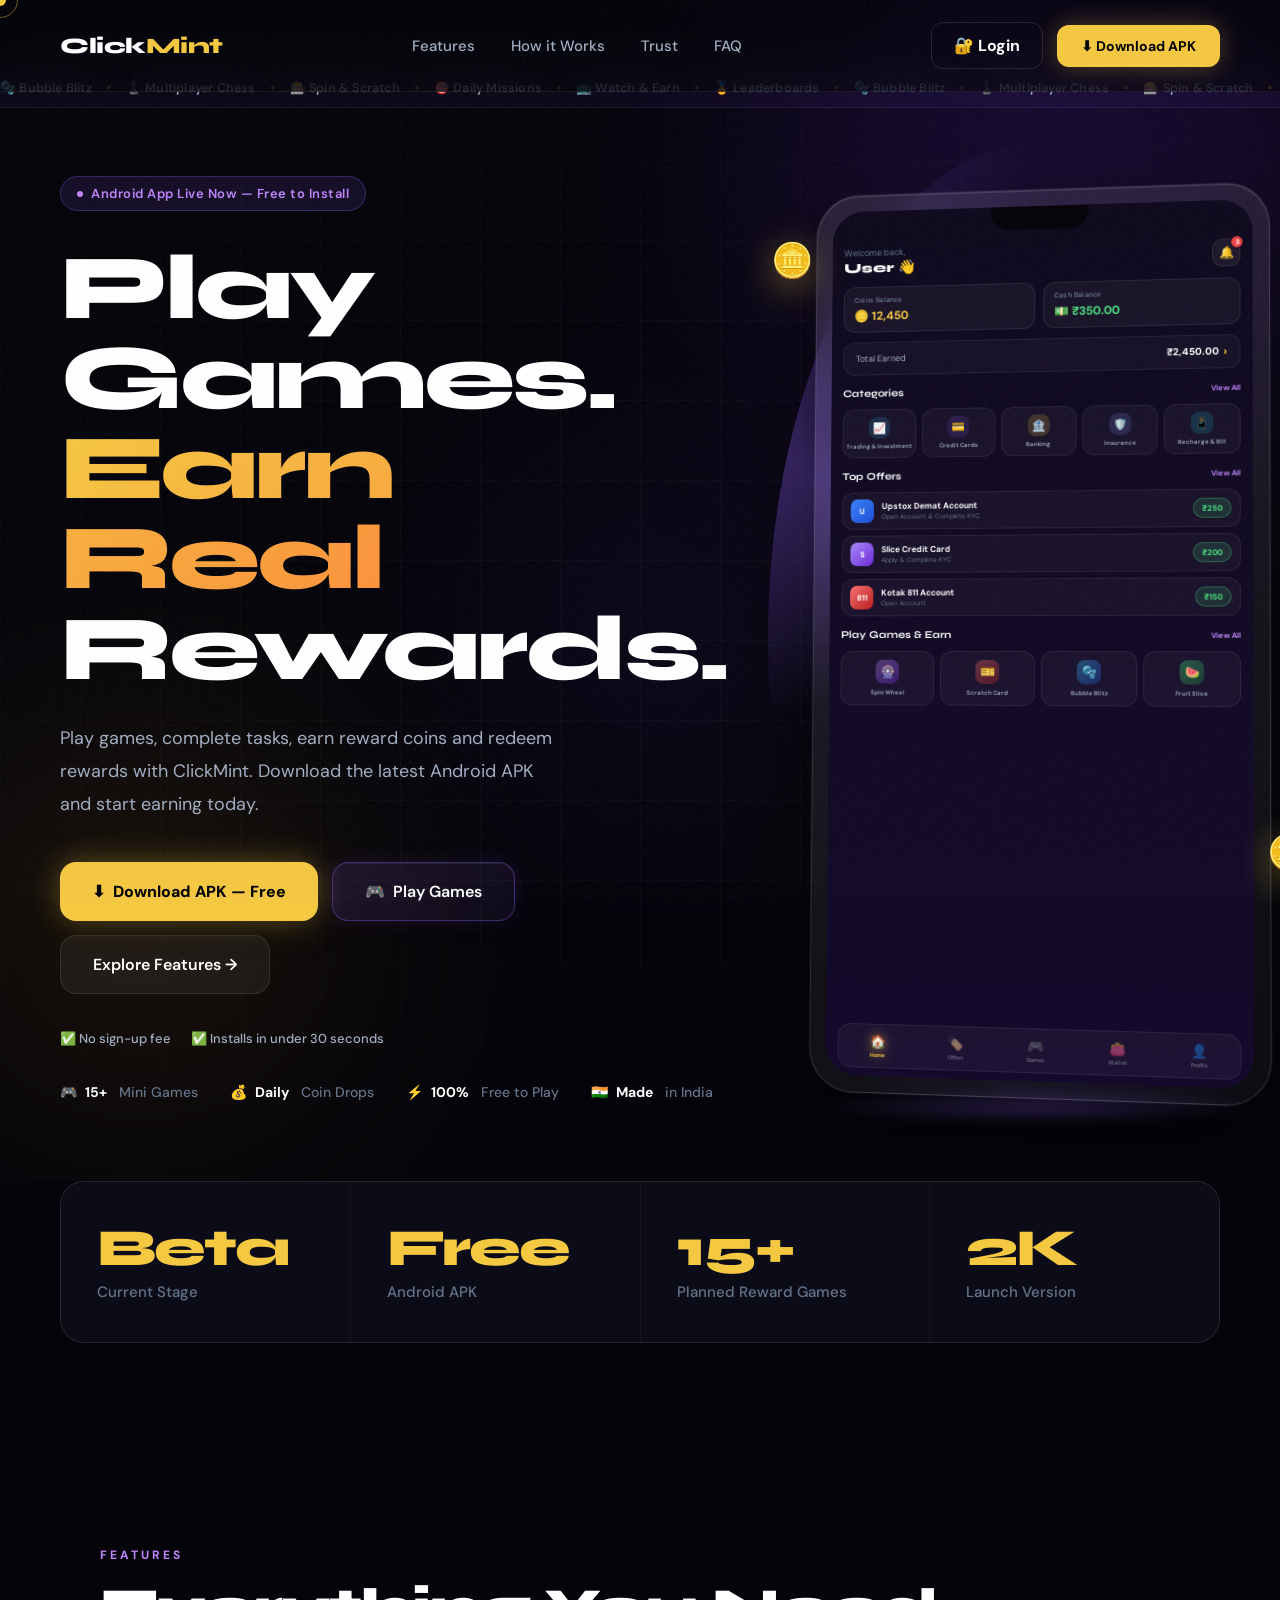
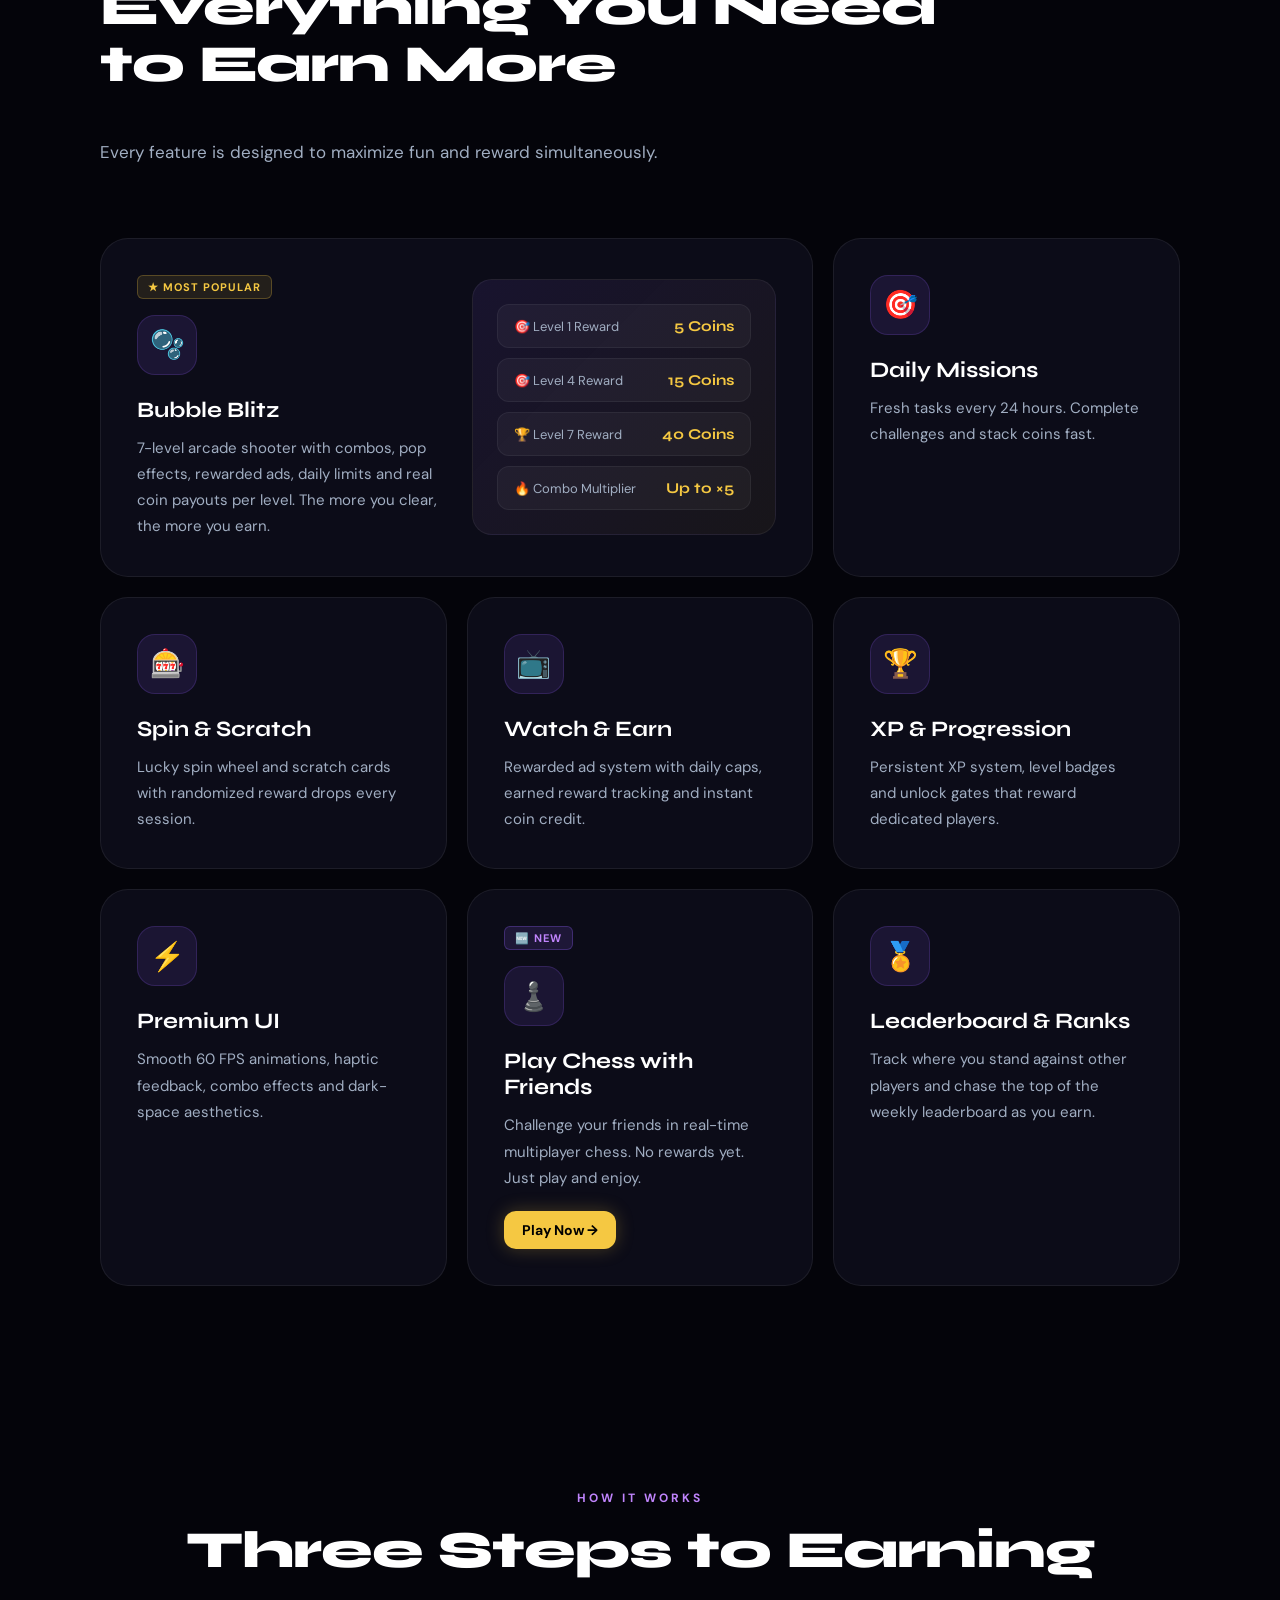
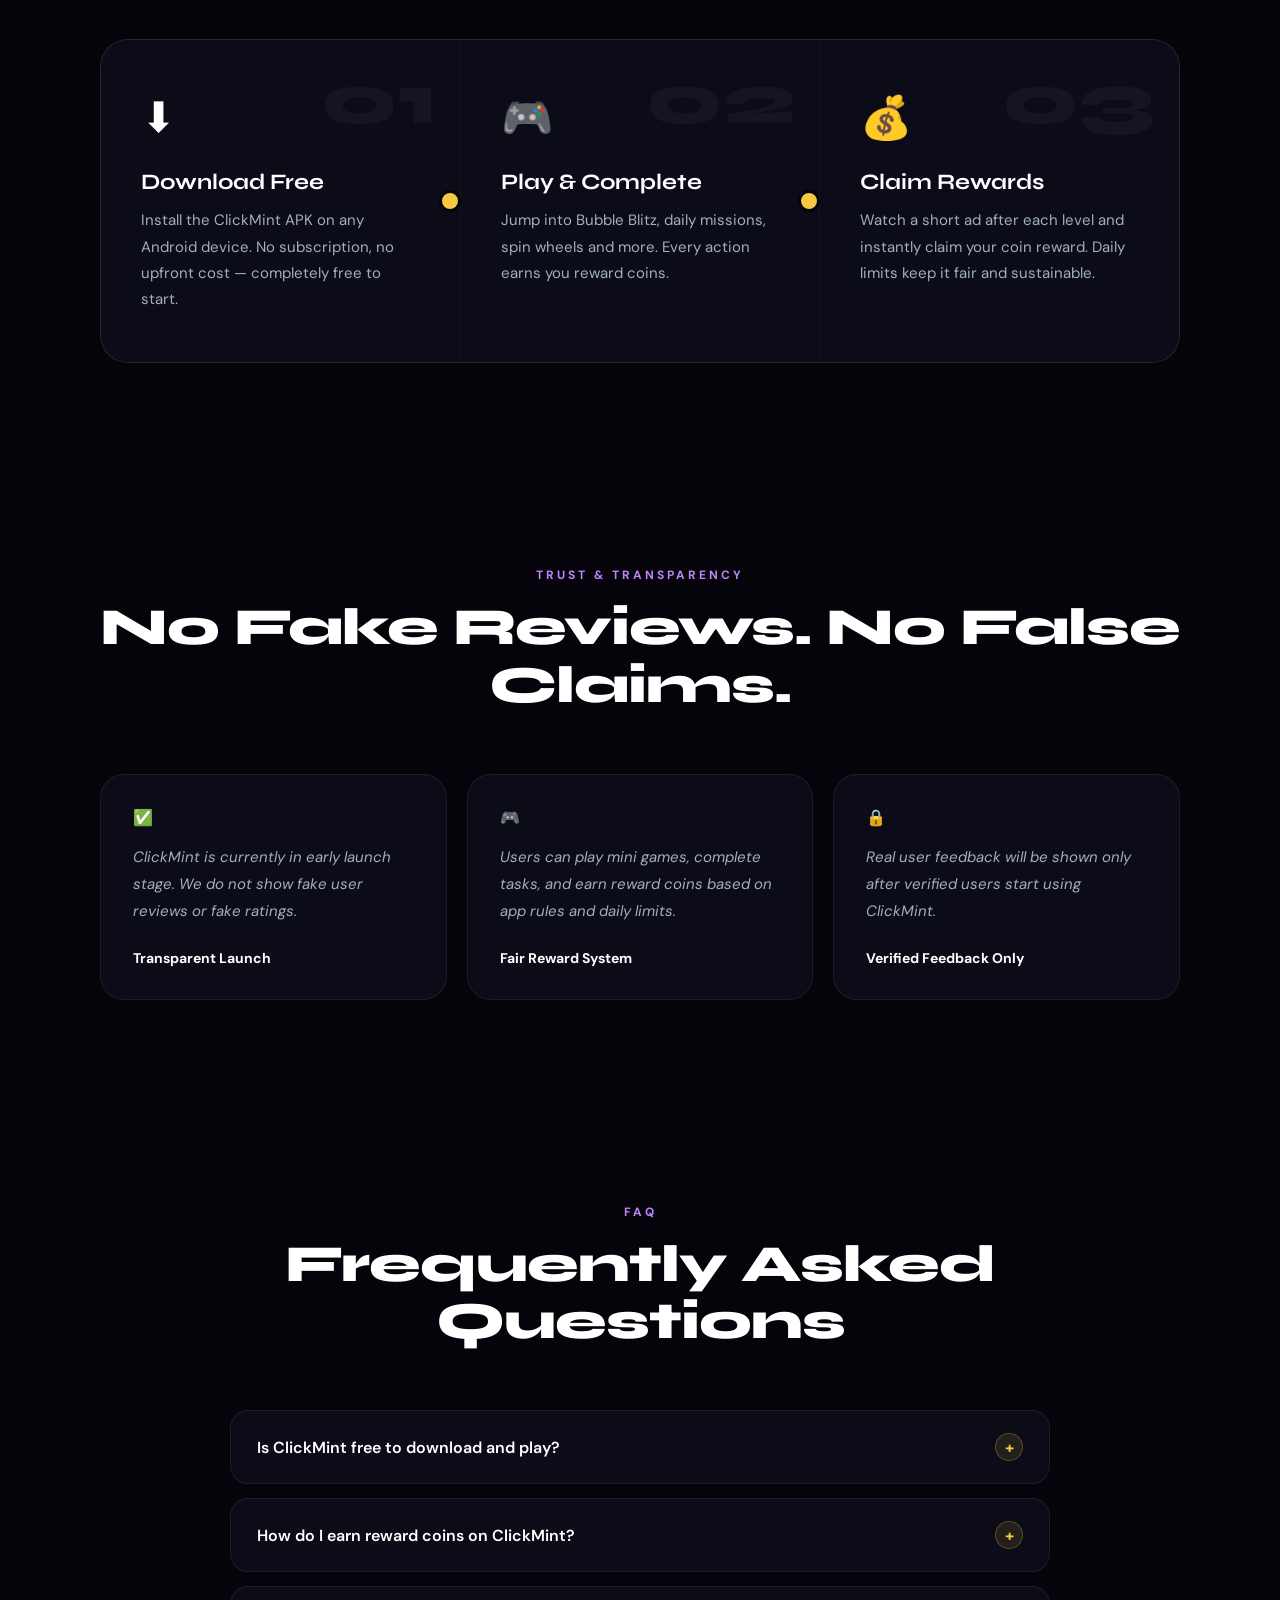
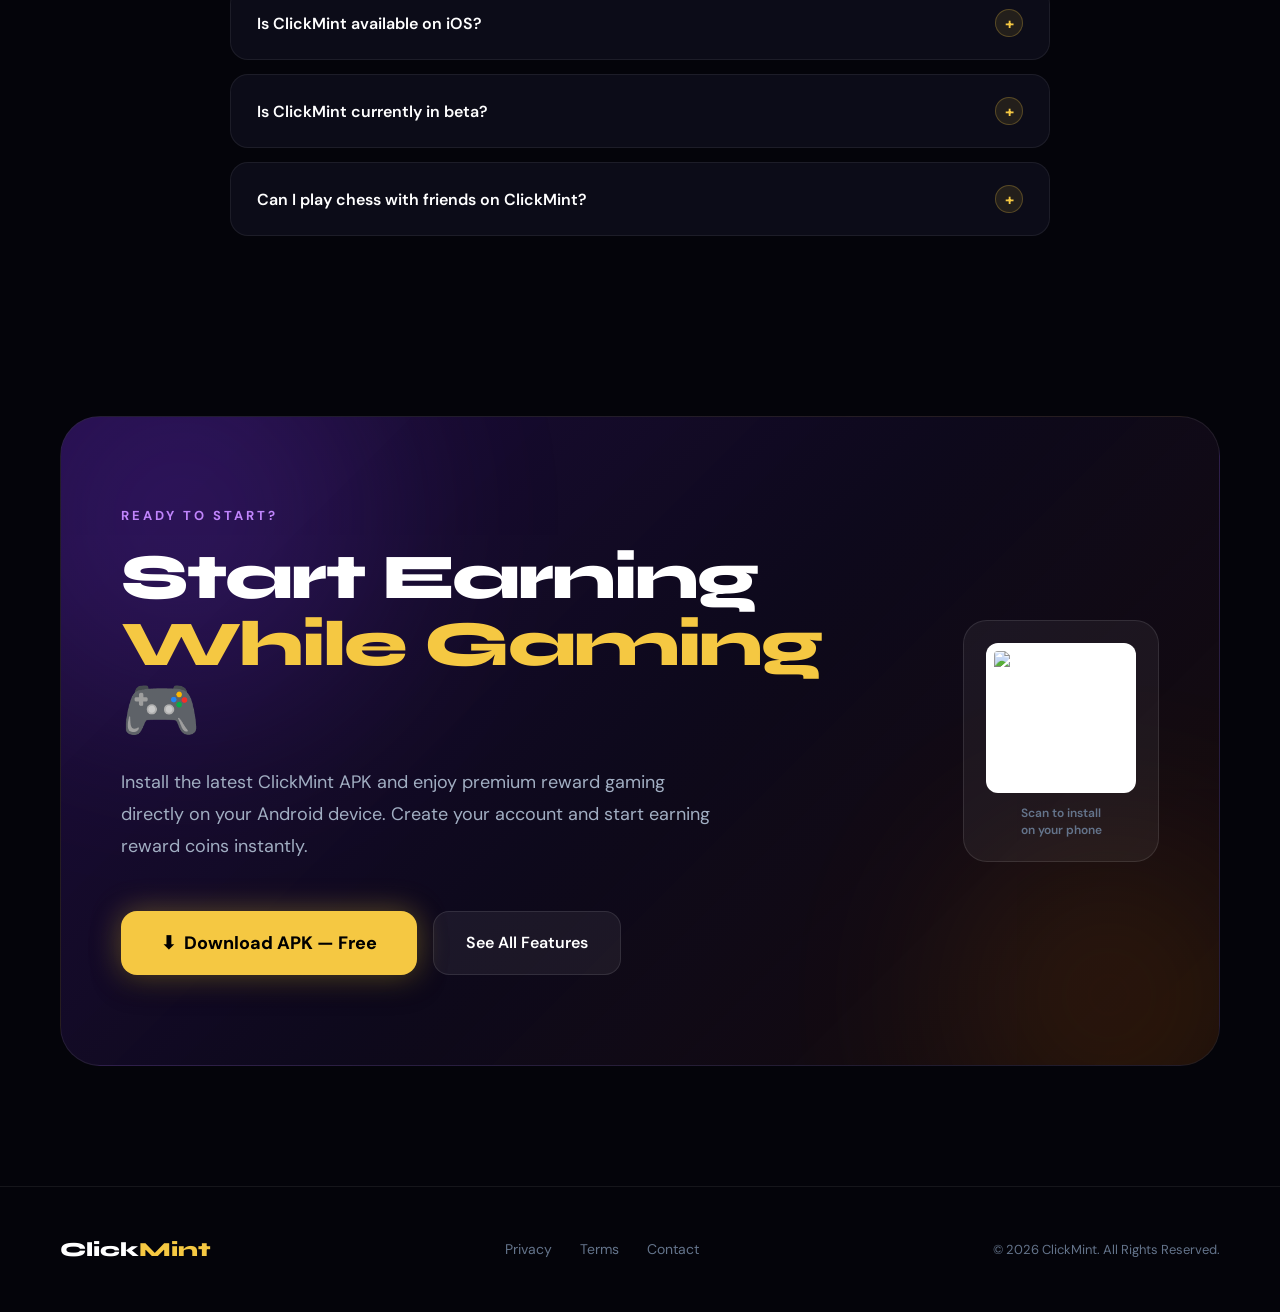
==== index.html @ b8595c24 "update" ====
<!doctype html>
<html lang="en">
  <head>
    <title>ClickMint - Earn Money Playing Games & Completing Tasks</title>

    <meta charset="UTF-8" />
    <meta name="viewport" content="width=device-width, initial-scale=1.0" />
    <meta name="theme-color" content="#050507" />
    <meta
      name="description"
      content="Play games, complete tasks, earn reward coins and redeem rewards with ClickMint. Download the latest Android APK now."
    />
    <meta
      name="keywords"
      content="clickmint, click mint, earn money app, reward app, android earning app, play games earn money, task earning app, clickmint apk"
    />
    <meta name="author" content="ClickMint" />
    <meta name="robots" content="index, follow, max-image-preview:large" />

    <link rel="canonical" href="https://www.clickmint.live/" />
    <link rel="icon" type="image/png" href="/clickmint.webp" />
    <link rel="apple-touch-icon" href="/clickmint.webp" />

    <link rel="preconnect" href="https://fonts.googleapis.com" />
    <link rel="preconnect" href="https://fonts.gstatic.com" crossorigin />

    <meta property="og:type" content="website" />
    <meta property="og:url" content="https://www.clickmint.live/" />
    <meta property="og:site_name" content="ClickMint" />
    <meta property="og:locale" content="en_IN" />
    <meta property="og:title" content="ClickMint - Play. Earn. Win." />
    <meta
      property="og:description"
      content="Play games, complete missions and earn rewards with ClickMint."
    />
    <meta
      property="og:image"
      content="https://www.clickmint.live/og-image.webp"
    />
    <meta property="og:image:width" content="1200" />
    <meta property="og:image:height" content="630" />
    <meta
      property="og:image:alt"
      content="ClickMint - Play games and earn reward coins"
    />

    <meta name="twitter:card" content="summary_large_image" />
    <meta name="twitter:title" content="ClickMint - Play. Earn. Win." />
    <meta name="twitter:description" content="Play games and earn rewards." />
    <meta
      name="twitter:image"
      content="https://www.clickmint.live/og-image.webp"
    />
    <link
      href="https://fonts.googleapis.com/css2?family=Syne:wght@400;500;600;700;800&family=DM+Sans:ital,opsz,wght@0,9..40,300;0,9..40,400;0,9..40,500;1,9..40,300&display=swap"
      rel="stylesheet"
    />
    <link rel="stylesheet" href="style.css" />

    <script type="application/ld+json">
      {
        "@context": "https://schema.org",
        "@type": "SoftwareApplication",
        "name": "ClickMint",
        "applicationCategory": "GameApplication",
        "operatingSystem": "Android",
        "description": "Play games, complete tasks and earn rewards with ClickMint.",
        "url": "https://www.clickmint.live",
        "offers": { "@type": "Offer", "price": "0", "priceCurrency": "INR" }
      }
    </script>

    <script type="application/ld+json">
      {
        "@context": "https://schema.org",
        "@type": "Organization",
        "name": "ClickMint",
        "url": "https://www.clickmint.live",
        "logo": "https://www.clickmint.live/clickmint.webp",
        "email": "clickmint38@gmail.com"
      }
    </script>

    <script type="application/ld+json">
      {
        "@context": "https://schema.org",
        "@type": "FAQPage",
        "mainEntity": [
          {
            "@type": "Question",
            "name": "Is ClickMint free to download and play?",
            "acceptedAnswer": {
              "@type": "Answer",
              "text": "Yes. ClickMint is 100% free to download and play. There's no subscription or upfront cost — you install the APK and start playing right away."
            }
          },
          {
            "@type": "Question",
            "name": "How do I earn reward coins on ClickMint?",
            "acceptedAnswer": {
              "@type": "Answer",
              "text": "You earn reward coins by playing mini games like Bubble Blitz and Chess, completing daily missions, using the spin & scratch wheel, and watching rewarded ads. Each activity has its own coin payout and daily limits."
            }
          },
          {
            "@type": "Question",
            "name": "Is ClickMint available on iOS?",
            "acceptedAnswer": {
              "@type": "Answer",
              "text": "ClickMint currently ships as an Android APK. An iOS version is not available yet."
            }
          },
          {
            "@type": "Question",
            "name": "Is ClickMint currently in beta?",
            "acceptedAnswer": {
              "@type": "Answer",
              "text": "Yes. ClickMint is in an early launch / beta stage, which is why the app does not display fake reviews or fake ratings. Real user feedback will be published once verified users start using ClickMint."
            }
          },
          {
            "@type": "Question",
            "name": "Can I play chess with friends on ClickMint?",
            "acceptedAnswer": {
              "@type": "Answer",
              "text": "Yes. ClickMint includes a real-time multiplayer Chess game where you can challenge your friends directly from the website or app."
            }
          }
        ]
      }
    </script>

    <!-- Google tag (gtag.js) -->
    <script
      async
      src="https://www.googletagmanager.com/gtag/js?id=G-5VB08GXGZ8"
    ></script>
    <script>
      window.dataLayer = window.dataLayer || [];
      function gtag() {
        dataLayer.push(arguments);
      }
      gtag("js", new Date());
      gtag("config", "G-5VB08GXGZ8");
    </script>
  </head>
  <body>
    <div id="cursor"></div>
    <div id="cursor-ring"></div>
    <div class="scroll-progress" id="scrollProgress"></div>

    <nav>
      <div class="nav-logo">Click<span>Mint</span></div>

      <ul class="nav-links">
        <li><a href="#features">Features</a></li>
        <li><a href="#how">How it Works</a></li>
        <li><a href="#trust">Trust</a></li>
        <li><a href="#faq">FAQ</a></li>
      </ul>
      <div class="nav-actions">
        <a href="/clickmint-web/login" class="nav-login"> 🔐 Login </a>
        <a href="#" class="nav-cta openDownloadPopup"> ⬇ Download APK </a>
      </div>
    </nav>

    <!-- FEATURE TICKER (signature strip) -->
    <div class="ticker-wrap" aria-hidden="true">
      <div class="ticker-track">
        <span class="ticker-item">🫧 Bubble Blitz</span>
        <span class="ticker-dot">•</span>
        <span class="ticker-item">♟️ Multiplayer Chess</span>
        <span class="ticker-dot">•</span>
        <span class="ticker-item">🎰 Spin & Scratch</span>
        <span class="ticker-dot">•</span>
        <span class="ticker-item">🎯 Daily Missions</span>
        <span class="ticker-dot">•</span>
        <span class="ticker-item">📺 Watch & Earn</span>
        <span class="ticker-dot">•</span>
        <span class="ticker-item">🏅 Leaderboards</span>
        <span class="ticker-dot">•</span>
        <span class="ticker-item">🫧 Bubble Blitz</span>
        <span class="ticker-dot">•</span>
        <span class="ticker-item">♟️ Multiplayer Chess</span>
        <span class="ticker-dot">•</span>
        <span class="ticker-item">🎰 Spin & Scratch</span>
        <span class="ticker-dot">•</span>
        <span class="ticker-item">🎯 Daily Missions</span>
        <span class="ticker-dot">•</span>
        <span class="ticker-item">📺 Watch & Earn</span>
        <span class="ticker-dot">•</span>
        <span class="ticker-item">🏅 Leaderboards</span>
      </div>
    </div>

    <!-- HERO -->
    <section class="hero">
      <div class="orb orb1"></div>
      <div class="orb orb2"></div>
      <div class="orb orb3"></div>
      <div class="grid-lines"></div>

      <div class="hero-inner">
        <div>
          <div class="hero-eyebrow">
            <span class="dot"></span>
            Android App Live Now — Free to Install
          </div>

          <h1>
            Play Games.<br />
            <em>Earn Real</em><br />
            Rewards.
          </h1>

          <p class="hero-desc">
            Play games, complete tasks, earn reward coins and redeem rewards
            with ClickMint. Download the latest Android APK and start earning
            today.
          </p>

          <div class="hero-actions">
            <a href="#" class="btn-gold btn-pulse openDownloadPopup">
              ⬇ &nbsp;Download APK — Free
            </a>

            <a href="/clickmint-web/game" class="btn-ghost games-btn">
              🎮 &nbsp;Play Games
            </a>

            <a href="#features" class="btn-ghost"> Explore Features → </a>
          </div>

          <div class="hero-micro">
            <span>✅ No sign-up fee</span>
            <span>✅ Installs in under 30 seconds</span>
          </div>

          <div class="trust-bar">
            <div class="trust-item">
              🎮 <strong>15+</strong> &nbsp;Mini Games
            </div>
            <div class="trust-item">
              💰 <strong>Daily</strong> &nbsp;Coin Drops
            </div>
            <div class="trust-item">
              ⚡ <strong>100%</strong> &nbsp;Free to Play
            </div>
            <div class="trust-item">
              🇮🇳 <strong>Made</strong> &nbsp;in India
            </div>
          </div>
        </div>

        <!-- PHONE MOCKUP — authentic app home screen -->
        <div class="phone-wrap">
          <div class="phone-glow-ring"></div>

          <span class="float-coin float-coin-1">🪙</span>
          <span class="float-coin float-coin-2">🪙</span>

          <div class="phone-device">
            <div class="phone-screen">
              <div class="phone-notch"></div>

              <div class="app-screen">
                <!-- Greeting + notification bell -->
                <div class="app-header">
                  <div class="app-greeting">
                    <span class="app-hello">Welcome back,</span>
                    <span class="app-user">User 👋</span>
                  </div>
                  <div class="app-bell">
                    🔔
                    <span class="app-bell-badge">3</span>
                  </div>
                </div>

                <!-- Coins / Cash balance -->
                <div class="app-balance-row">
                  <div class="app-balance-card">
                    <span class="app-balance-label">Coins Balance</span>
                    <span class="app-balance-value">🪙 12,450</span>
                  </div>
                  <div class="app-balance-card app-balance-cash">
                    <span class="app-balance-label">Cash Balance</span>
                    <span class="app-balance-value">💵 ₹350.00</span>
                  </div>
                </div>

                <!-- Total earned -->
                <div class="app-earned-row">
                  <span>Total Earned</span>
                  <strong>₹2,450.00 <em>›</em></strong>
                </div>

                <!-- Categories -->
                <div class="app-section-head">
                  <h4>Categories</h4>
                  <span>View All</span>
                </div>
                <div class="app-cats">
                  <div class="app-cat">
                    <div class="app-cat-icon cat-blue">📈</div>
                    <span>Trading &amp; Investment</span>
                  </div>
                  <div class="app-cat">
                    <div class="app-cat-icon cat-purple">💳</div>
                    <span>Credit Cards</span>
                  </div>
                  <div class="app-cat">
                    <div class="app-cat-icon cat-gold">🏦</div>
                    <span>Banking</span>
                  </div>
                  <div class="app-cat">
                    <div class="app-cat-icon cat-indigo">🛡️</div>
                    <span>Insurance</span>
                  </div>
                  <div class="app-cat">
                    <div class="app-cat-icon cat-sky">📱</div>
                    <span>Recharge &amp; Bill</span>
                  </div>
                </div>

                <!-- Top offers -->
                <div class="app-section-head">
                  <h4>Top Offers</h4>
                  <span>View All</span>
                </div>
                <div class="app-offers-list">
                  <div class="app-offer-row">
                    <div class="app-offer-logo logo-blue">U</div>
                    <div class="app-offer-info">
                      <strong>Upstox Demat Account</strong>
                      <span>Open Account &amp; Complete KYC</span>
                    </div>
                    <div class="app-offer-reward">₹250</div>
                  </div>
                  <div class="app-offer-row">
                    <div class="app-offer-logo logo-purple">S</div>
                    <div class="app-offer-info">
                      <strong>Slice Credit Card</strong>
                      <span>Apply &amp; Complete KYC</span>
                    </div>
                    <div class="app-offer-reward">₹200</div>
                  </div>
                  <div class="app-offer-row">
                    <div class="app-offer-logo logo-red">811</div>
                    <div class="app-offer-info">
                      <strong>Kotak 811 Account</strong>
                      <span>Open Account</span>
                    </div>
                    <div class="app-offer-reward">₹150</div>
                  </div>
                </div>

                <!-- Games -->
                <div class="app-section-head">
                  <h4>Play Games &amp; Earn</h4>
                  <span>View All</span>
                </div>
                <div class="app-games-grid">
                  <div class="app-game-tile">
                    <div class="tile-icon tile-purple">🎡</div>
                    <span>Spin Wheel</span>
                  </div>
                  <div class="app-game-tile">
                    <div class="tile-icon tile-red">🎫</div>
                    <span>Scratch Card</span>
                  </div>
                  <div class="app-game-tile">
                    <div class="tile-icon tile-blue">🫧</div>
                    <span>Bubble Blitz</span>
                  </div>
                  <div class="app-game-tile">
                    <div class="tile-icon tile-green">🍉</div>
                    <span>Fruit Slice</span>
                  </div>
                </div>

                <!-- Bottom nav -->
                <div class="app-bottom-nav">
                  <div class="app-nav-item app-nav-active">
                    🏠<small>Home</small>
                  </div>
                  <div class="app-nav-item">🏷️<small>Offers</small></div>
                  <div class="app-nav-item">🎮<small>Games</small></div>
                  <div class="app-nav-item">👛<small>Wallet</small></div>
                  <div class="app-nav-item">👤<small>Profile</small></div>
                </div>
              </div>
            </div>
          </div>

          <div class="phone-pedestal"></div>
        </div>
      </div>
    </section>

    <!-- STATS -->
    <div class="stats">
      <div class="stats-inner">
        <div class="stat-cell reveal">
          <div class="stat-num">Beta</div>
          <div class="stat-label">Current Stage</div>
        </div>
        <div class="stat-cell reveal">
          <div class="stat-num">Free</div>
          <div class="stat-label">Android APK</div>
        </div>
        <div class="stat-cell reveal">
          <div class="stat-num" data-count="15" data-suffix="+">0</div>
          <div class="stat-label">Planned Reward Games</div>
        </div>
        <div class="stat-cell reveal">
          <div class="stat-num" data-count="2026">0</div>
          <div class="stat-label">Launch Version</div>
        </div>
      </div>
    </div>

    <!-- FEATURES -->
    <section class="features" id="features">
      <div class="section-wrap">
        <div class="features-header reveal">
          <div>
            <div class="s-label">Features</div>
            <h2 class="s-title">Everything You Need<br />to Earn More</h2>
          </div>
          <p class="s-sub">
            Every feature is designed to maximize fun and reward simultaneously.
          </p>
        </div>

        <div class="features-grid">
          <div class="feat feat-big reveal">
            <div>
              <div class="feat-tag">★ MOST POPULAR</div>
              <div class="feat-icon-wrap">🫧</div>
              <h3>Bubble Blitz</h3>
              <p>
                7-level arcade shooter with combos, pop effects, rewarded ads,
                daily limits and real coin payouts per level. The more you
                clear, the more you earn.
              </p>
            </div>
            <div class="feat-visual">
              <div class="feat-visual-row">
                <span class="v-label">🎯 Level 1 Reward</span>
                <span class="v-val">5 Coins</span>
              </div>
              <div class="feat-visual-row">
                <span class="v-label">🎯 Level 4 Reward</span>
                <span class="v-val">15 Coins</span>
              </div>
              <div class="feat-visual-row">
                <span class="v-label">🏆 Level 7 Reward</span>
                <span class="v-val">40 Coins</span>
              </div>
              <div class="feat-visual-row">
                <span class="v-label">🔥 Combo Multiplier</span>
                <span class="v-val">Up to ×5</span>
              </div>
            </div>
          </div>

          <div class="feat reveal">
            <div class="feat-icon-wrap">🎯</div>
            <h3>Daily Missions</h3>
            <p>
              Fresh tasks every 24 hours. Complete challenges and stack coins
              fast.
            </p>
          </div>

          <div class="feat reveal">
            <div class="feat-icon-wrap">🎰</div>
            <h3>Spin & Scratch</h3>
            <p>
              Lucky spin wheel and scratch cards with randomized reward drops
              every session.
            </p>
          </div>

          <div class="feat reveal">
            <div class="feat-icon-wrap">📺</div>
            <h3>Watch & Earn</h3>
            <p>
              Rewarded ad system with daily caps, earned reward tracking and
              instant coin credit.
            </p>
          </div>

          <div class="feat reveal">
            <div class="feat-icon-wrap">🏆</div>
            <h3>XP & Progression</h3>
            <p>
              Persistent XP system, level badges and unlock gates that reward
              dedicated players.
            </p>
          </div>

          <div class="feat reveal">
            <div class="feat-icon-wrap">⚡</div>
            <h3>Premium UI</h3>
            <p>
              Smooth 60 FPS animations, haptic feedback, combo effects and
              dark-space aesthetics.
            </p>
          </div>

          <div class="feat reveal">
            <div class="feat-tag feat-tag-new">🆕 NEW</div>
            <div class="feat-icon-wrap">♟️</div>
            <h3>Play Chess with Friends</h3>
            <p>
              Challenge your friends in real-time multiplayer chess. No rewards
              yet. Just play and enjoy.
            </p>
            <a
              href="https://clickmint-chess.netlify.app/"
              target="_blank"
              rel="noopener"
              class="feat-cta"
            >
              Play Now →
            </a>
          </div>

          <div class="feat reveal">
            <div class="feat-icon-wrap">🏅</div>
            <h3>Leaderboard & Ranks</h3>
            <p>
              Track where you stand against other players and chase the top of
              the weekly leaderboard as you earn.
            </p>
          </div>
        </div>
      </div>
    </section>

    <!-- HOW IT WORKS -->
    <section class="how" id="how">
      <div class="section-wrap">
        <div class="reveal" style="text-align: center">
          <div class="s-label">How It Works</div>
          <h2 class="s-title">Three Steps to Earning</h2>
        </div>

        <div class="steps">
          <div class="step reveal">
            <div class="step-num">01</div>
            <span class="step-icon">⬇</span>
            <h3>Download Free</h3>
            <p>
              Install the ClickMint APK on any Android device. No subscription,
              no upfront cost — completely free to start.
            </p>
            <div class="step-connector"></div>
          </div>

          <div class="step reveal">
            <div class="step-num">02</div>
            <span class="step-icon">🎮</span>
            <h3>Play & Complete</h3>
            <p>
              Jump into Bubble Blitz, daily missions, spin wheels and more.
              Every action earns you reward coins.
            </p>
            <div class="step-connector"></div>
          </div>

          <div class="step reveal">
            <div class="step-num">03</div>
            <span class="step-icon">💰</span>
            <h3>Claim Rewards</h3>
            <p>
              Watch a short ad after each level and instantly claim your coin
              reward. Daily limits keep it fair and sustainable.
            </p>
          </div>
        </div>
      </div>
    </section>

    <!-- TESTIMONIALS -->
    <section class="testi" id="trust">
      <div class="section-wrap">
        <div class="reveal" style="text-align: center; margin-bottom: 0">
          <div class="s-label">Trust & Transparency</div>
          <h2 class="s-title">No Fake Reviews. No False Claims.</h2>
        </div>

        <div class="testi-grid">
          <div class="testi-card reveal">
            <div class="testi-stars">✅</div>
            <p class="testi-text">
              ClickMint is currently in early launch stage. We do not show fake
              user reviews or fake ratings.
            </p>
            <div class="testi-name">Transparent Launch</div>
          </div>

          <div class="testi-card reveal">
            <div class="testi-stars">🎮</div>
            <p class="testi-text">
              Users can play mini games, complete tasks, and earn reward coins
              based on app rules and daily limits.
            </p>
            <div class="testi-name">Fair Reward System</div>
          </div>

          <div class="testi-card reveal">
            <div class="testi-stars">🔒</div>
            <p class="testi-text">
              Real user feedback will be shown only after verified users start
              using ClickMint.
            </p>
            <div class="testi-name">Verified Feedback Only</div>
          </div>
        </div>
      </div>
    </section>

    <!-- FAQ -->
    <section class="faq" id="faq">
      <div class="section-wrap">
        <div class="reveal" style="text-align: center">
          <div class="s-label">FAQ</div>
          <h2 class="s-title">Frequently Asked Questions</h2>
        </div>

        <div class="faq-list">
          <div class="faq-item reveal">
            <button class="faq-q" aria-expanded="false">
              <span>Is ClickMint free to download and play?</span>
              <span class="faq-icon">+</span>
            </button>
            <div class="faq-a">
              <p>
                Yes. ClickMint is 100% free to download and play. There's no
                subscription or upfront cost — you install the APK and start
                playing right away.
              </p>
            </div>
          </div>

          <div class="faq-item reveal">
            <button class="faq-q" aria-expanded="false">
              <span>How do I earn reward coins on ClickMint?</span>
              <span class="faq-icon">+</span>
            </button>
            <div class="faq-a">
              <p>
                You earn coins by playing mini games like Bubble Blitz and
                Chess, completing daily missions, using the spin & scratch
                wheel, and watching rewarded ads. Each activity has its own
                payout and daily limits.
              </p>
            </div>
          </div>

          <div class="faq-item reveal">
            <button class="faq-q" aria-expanded="false">
              <span>Is ClickMint available on iOS?</span>
              <span class="faq-icon">+</span>
            </button>
            <div class="faq-a">
              <p>
                ClickMint currently ships as an Android APK. An iOS version is
                not available yet.
              </p>
            </div>
          </div>

          <div class="faq-item reveal">
            <button class="faq-q" aria-expanded="false">
              <span>Is ClickMint currently in beta?</span>
              <span class="faq-icon">+</span>
            </button>
            <div class="faq-a">
              <p>
                Yes. ClickMint is in an early launch / beta stage, which is why
                we don't display fake reviews or fake ratings. Real user
                feedback will be published once verified users start using the
                app.
              </p>
            </div>
          </div>

          <div class="faq-item reveal">
            <button class="faq-q" aria-expanded="false">
              <span>Can I play chess with friends on ClickMint?</span>
              <span class="faq-icon">+</span>
            </button>
            <div class="faq-a">
              <p>
                Yes. ClickMint includes a real-time multiplayer Chess game where
                you can challenge your friends directly from the website or app.
              </p>
            </div>
          </div>
        </div>
      </div>
    </section>

    <!-- CTA / DOWNLOAD -->
    <section class="cta" id="download">
      <div class="cta-box">
        <div class="cta-orb1"></div>
        <div class="cta-orb2"></div>

        <div class="cta-content">
          <div>
            <div class="cta-eyebrow">Ready to Start?</div>
            <h2>
              Start Earning<br /><span class="gold">While Gaming</span> 🎮
            </h2>
            <p>
              Install the latest ClickMint APK and enjoy premium reward gaming
              directly on your Android device. Create your account and start
              earning reward coins instantly.
            </p>

            <div class="cta-buttons">
              <a
                href="#"
                class="btn-gold btn-pulse openDownloadPopup"
                style="font-size: 18px; padding: 20px 40px"
              >
                ⬇ &nbsp;Download APK — Free
              </a>
              <a href="#features" class="btn-ghost" style="font-size: 16px">
                See All Features
              </a>
            </div>
          </div>

          <div class="cta-qr">
            <img
              src="https://api.qrserver.com/v1/create-qr-code/?size=180x180&margin=8&data=https%3A%2F%2Fwww.mediafire.com%2Ffile%2Fle3o8qyex4xosug%2FClickMint1.0.7.apk%2Ffile"
              alt="Scan QR code to install the ClickMint APK on your phone"
              width="150"
              height="150"
              loading="lazy"
            />
            <span>Scan to install<br />on your phone</span>
          </div>
        </div>
      </div>
    </section>

    <div class="popup-overlay" id="downloadPopup">
      <div class="popup-box">
        <button class="popup-close" id="closePopup">×</button>

        <h2>Get Started with ClickMint</h2>
        <p>Create your account first, then login inside the app.</p>

        <a
          href="https://www.mediafire.com/file/le3o8qyex4xosug/ClickMint1.0.7.apk/file"
          class="popup-download"
          target="_blank"
        >
          ⬇ Download APK
        </a>

        <div class="popup-actions">
          <a href="register.html">Create Account</a>
        </div>
      </div>
    </div>

    <!-- DESKTOP FLOATING STICKY CTA -->
    <a href="#" class="desktop-sticky-cta openDownloadPopup" id="desktopSticky">
      ⬇ Download APK
    </a>

    <!-- MOBILE STICKY CTA -->
    <div class="mobile-sticky-cta">
      <a href="#" class="btn-gold openDownloadPopup">⬇ Download APK — Free</a>
    </div>

    <!-- FOOTER -->
    <footer>
      <div class="footer-logo">Click<span>Mint</span></div>
      <div class="footer-links">
        <a href="privacy-policy.html">Privacy</a>
        <a href="term.html">Terms</a>
        <a href="mailto:clickmint38@gmail.com">Contact</a>
      </div>
      <div class="footer-copy">© 2026 ClickMint. All Rights Reserved.</div>
    </footer>

    <script>
      /* ── Cursor ── */
      const cur = document.getElementById("cursor");
      const ring = document.getElementById("cursor-ring");
      let mx = 0,
        my = 0,
        rx = 0,
        ry = 0;
      document.addEventListener("mousemove", (e) => {
        mx = e.clientX;
        my = e.clientY;
        cur.style.left = mx + "px";
        cur.style.top = my + "px";
      });
      (function animRing() {
        rx += (mx - rx) * 0.13;
        ry += (my - ry) * 0.13;
        ring.style.left = rx + "px";
        ring.style.top = ry + "px";
        requestAnimationFrame(animRing);
      })();
      document.querySelectorAll("a,button").forEach((el) => {
        el.addEventListener("mouseenter", () => {
          cur.style.width = "20px";
          cur.style.height = "20px";
          ring.style.width = "54px";
          ring.style.height = "54px";
        });
        el.addEventListener("mouseleave", () => {
          cur.style.width = "12px";
          cur.style.height = "12px";
          ring.style.width = "36px";
          ring.style.height = "36px";
        });
      });

      /* ── Scroll reveal ── */
      const obs = new IntersectionObserver(
        (entries) => {
          entries.forEach((e, i) => {
            if (e.isIntersecting) {
              e.target.style.transitionDelay = i * 0.08 + "s";
              e.target.classList.add("visible");
              obs.unobserve(e.target);
            }
          });
        },
        { threshold: 0.12 },
      );
      document.querySelectorAll(".reveal").forEach((el) => obs.observe(el));

      /* ── Nav tint + scroll progress + desktop sticky CTA ── */
      const scrollProgressEl = document.getElementById("scrollProgress");
      const desktopSticky = document.getElementById("desktopSticky");
      const heroEl = document.querySelector(".hero");
      window.addEventListener("scroll", () => {
        const nav = document.querySelector("nav");
        nav.style.background =
          window.scrollY > 60 ? "rgba(4,4,10,0.92)" : "rgba(4,4,10,0.6)";

        const docHeight =
          document.documentElement.scrollHeight - window.innerHeight;
        const pct = docHeight > 0 ? (window.scrollY / docHeight) * 100 : 0;
        scrollProgressEl.style.width = pct + "%";

        const heroBottom = heroEl.offsetTop + heroEl.offsetHeight;
        desktopSticky.classList.toggle("show", window.scrollY > heroBottom);
      });

      /* ── Animated counter ── */
      function animCounter(el, target, suffix = "") {
        let start = 0;
        const dur = 1600,
          step = 16;
        const inc = target / (dur / step);
        const t = setInterval(() => {
          start = Math.min(start + inc, target);
          const v =
            target >= 1000
              ? (start / 1000).toFixed(start < target ? 1 : 0) + "K"
              : Math.round(start);
          el.textContent = v + suffix;
          if (start >= target) clearInterval(t);
        }, step);
      }
      const counterObs = new IntersectionObserver(
        (entries) => {
          entries.forEach((e) => {
            if (e.isIntersecting) {
              const raw = e.target.dataset.count;
              const suffix = e.target.dataset.suffix || "";
              animCounter(e.target, parseFloat(raw), suffix);
              counterObs.unobserve(e.target);
            }
          });
        },
        { threshold: 0.5 },
      );
      document
        .querySelectorAll(".stat-num[data-count]")
        .forEach((el) => counterObs.observe(el));

      /* ── FAQ accordion ── */
      document.querySelectorAll(".faq-q").forEach((btn) => {
        btn.addEventListener("click", () => {
          const item = btn.closest(".faq-item");
          const isOpen = item.classList.contains("open");
          document.querySelectorAll(".faq-item.open").forEach((openItem) => {
            if (openItem !== item) {
              openItem.classList.remove("open");
              openItem
                .querySelector(".faq-q")
                .setAttribute("aria-expanded", "false");
            }
          });
          item.classList.toggle("open", !isOpen);
          btn.setAttribute("aria-expanded", String(!isOpen));
        });
      });

      /* ── Download popup ── */
      const popup = document.getElementById("downloadPopup");
      const closePopup = document.getElementById("closePopup");
      function openPopup() {
        popup.classList.add("active");
        document.body.style.overflow = "hidden";
      }
      function closeDownloadPopup() {
        popup.classList.remove("active");
        document.body.style.overflow = "";
      }
      document.querySelectorAll(".openDownloadPopup").forEach((btn) => {
        btn.addEventListener("click", (e) => {
          e.preventDefault();
          openPopup();
        });
      });
      closePopup.addEventListener("click", (e) => {
        e.preventDefault();
        e.stopPropagation();
        closeDownloadPopup();
      });
      popup.addEventListener("click", (e) => {
        if (e.target === popup) closeDownloadPopup();
      });
      document.addEventListener("keydown", (e) => {
        if (e.key === "Escape") closeDownloadPopup();
      });
    </script>
  </body>
</html>
---- style.css ----
:root {
  --black: #04040a;
  --card: #0c0c18;
  --border: rgba(255, 255, 255, 0.07);
  --gold: #f5c842;
  --gold2: #fde68a;
  --purple: #8b5cf6;
  --purple2: #c084fc;
  --muted: #64748b;
  --body: #a1aec2;
  --white: #ffffff;
  --r24: 24px;
  --r16: 16px;
}

*,
*::before,
*::after {
  margin: 0;
  padding: 0;
  box-sizing: border-box;
}

html {
  scroll-behavior: smooth;
}

body {
  background: var(--black);
  color: var(--white);
  font-family: "DM Sans", sans-serif;
  overflow-x: hidden;
  cursor: none;
}

.popup-overlay {
  position: fixed;
  inset: 0;
  background: rgba(0, 0, 0, 0.75);
  display: none;
  align-items: center;
  justify-content: center;
  z-index: 99999;
  padding: 20px;
}

.popup-overlay.active {
  display: flex;
}

.popup-box {
  width: 100%;
  max-width: 420px;
  background: #0c0c18;
  border: 1px solid rgba(255, 255, 255, 0.12);
  border-radius: 26px;
  padding: 28px;
  text-align: center;
  position: relative;
}

.popup-close {
  position: absolute;
  top: 14px;
  right: 16px;
  background: none;
  border: none;
  color: #fff;
  font-size: 28px;
}

.popup-download {
  display: block;
  background: #f5c842;
  color: #000;
  padding: 16px;
  border-radius: 16px;
  font-weight: 800;
  text-decoration: none;
  margin: 22px 0 14px;
}

.popup-actions {
  display: flex;
  gap: 12px;
}

.popup-actions a {
  flex: 1;
  padding: 13px;
  border-radius: 14px;
  background: rgba(255, 255, 255, 0.08);
  color: #fff;
  text-decoration: none;
  font-weight: 700;
}

/* ── CUSTOM CURSOR ─────────────────────────────────────── */
#cursor {
  width: 12px;
  height: 12px;
  background: var(--gold);
  border-radius: 50%;
  position: fixed;
  pointer-events: none;
  z-index: 9999;
  transform: translate(-50%, -50%);
  transition:
    width 0.2s,
    height 0.2s,
    background 0.2s;
}
#cursor-ring {
  width: 36px;
  height: 36px;
  border: 1.5px solid rgba(245, 200, 66, 0.45);
  border-radius: 50%;
  position: fixed;
  pointer-events: none;
  z-index: 9998;
  transform: translate(-50%, -50%);
  transition:
    transform 0.12s ease-out,
    width 0.2s,
    height 0.2s,
    opacity 0.2s;
}
body:hover #cursor {
  opacity: 1;
}

/* ── NOISE OVERLAY ─────────────────────────────────────── */
body::before {
  content: "";
  position: fixed;
  inset: 0;
  background-image: url("data:image/svg+xml,%3Csvg viewBox='0 0 256 256' xmlns='http://www.w3.org/2000/svg'%3E%3Cfilter id='n'%3E%3CfeTurbulence type='fractalNoise' baseFrequency='0.9' numOctaves='4' stitchTiles='stitch'/%3E%3C/filter%3E%3Crect width='100%25' height='100%25' filter='url(%23n)' opacity='1'/%3E%3C/svg%3E");
  opacity: 0.028;
  pointer-events: none;
  z-index: 9997;
}

/* ── NAV ───────────────────────────────────────────────── */
nav {
  position: fixed;
  top: 0;
  left: 0;
  right: 0;
  z-index: 500;
  display: flex;
  align-items: center;
  justify-content: space-between;
  padding: 22px 60px;
  background: rgba(4, 4, 10, 0.6);
  backdrop-filter: blur(24px);
  border-bottom: 1px solid var(--border);
}

.nav-logo {
  font-family: "Syne", sans-serif;
  font-weight: 800;
  font-size: 22px;
  letter-spacing: -0.5px;
}
.nav-logo span {
  color: var(--gold);
}

.nav-links {
  display: flex;
  gap: 36px;
  list-style: none;
}
.nav-links a {
  color: var(--body);
  text-decoration: none;
  font-size: 15px;
  font-weight: 500;
  transition: color 0.2s;
  position: relative;
}
.nav-links a::after {
  content: "";
  position: absolute;
  left: 0;
  bottom: -6px;
  width: 0;
  height: 2px;
  background: linear-gradient(90deg, var(--gold), var(--purple2));
  transition: width 0.25s ease;
}
.nav-links a:hover {
  color: #fff;
}
.nav-links a:hover::after {
  width: 100%;
}

.nav-cta {
  background: var(--gold);
  color: #000;
  padding: 12px 24px;
  border-radius: 12px;
  font-weight: 700;
  font-size: 14px;
  text-decoration: none;
  transition:
    transform 0.2s,
    box-shadow 0.2s;
  box-shadow: 0 0 24px rgba(245, 200, 66, 0.3);
}
.nav-cta:hover {
  transform: translateY(-2px);
  box-shadow: 0 0 36px rgba(245, 200, 66, 0.45);
}

/* ── HERO ──────────────────────────────────────────────── */
.hero {
  min-height: 100vh;
  display: flex;
  align-items: center;
  padding: 140px 60px 80px;
  position: relative;
  overflow: hidden;
}

/* Gradient orbs */
.orb {
  position: absolute;
  border-radius: 50%;
  filter: blur(130px);
  pointer-events: none;
}
.orb1 {
  width: 600px;
  height: 600px;
  background: #6d28d9;
  opacity: 0.18;
  top: -120px;
  right: -80px;
}
.orb2 {
  width: 400px;
  height: 400px;
  background: #f59e0b;
  opacity: 0.1;
  bottom: 60px;
  left: -60px;
}
.orb3 {
  width: 300px;
  height: 300px;
  background: #7c3aed;
  opacity: 0.12;
  top: 40%;
  left: 40%;
}

/* Animated grid lines */
.grid-lines {
  position: absolute;
  inset: 0;
  background-image:
    linear-gradient(rgba(255, 255, 255, 0.028) 1px, transparent 1px),
    linear-gradient(90deg, rgba(255, 255, 255, 0.028) 1px, transparent 1px);
  background-size: 80px 80px;
  mask-image: radial-gradient(
    ellipse 80% 60% at 50% 50%,
    black 40%,
    transparent 100%
  );
}

.hero-inner {
  max-width: 1200px;
  margin: auto;
  width: 100%;
  display: grid;
  grid-template-columns: 1fr 460px;
  gap: 80px;
  align-items: center;
  position: relative;
  z-index: 2;
}

/* Left */
.hero-eyebrow {
  display: inline-flex;
  align-items: center;
  gap: 8px;
  background: rgba(139, 92, 246, 0.12);
  border: 1px solid rgba(139, 92, 246, 0.3);
  color: var(--purple2);
  padding: 8px 16px;
  border-radius: 999px;
  font-size: 13px;
  font-weight: 600;
  letter-spacing: 0.5px;
  margin-bottom: 32px;
  animation: fadeUp 0.7s ease both;
}
.hero-eyebrow .dot {
  width: 6px;
  height: 6px;
  background: var(--purple2);
  border-radius: 50%;
  animation: pulse-dot 1.6s ease infinite;
}

@keyframes pulse-dot {
  0%,
  100% {
    opacity: 1;
    transform: scale(1);
  }
  50% {
    opacity: 0.4;
    transform: scale(0.7);
  }
}

.hero h1 {
  font-family: "Syne", sans-serif;
  font-size: 92px;
  font-weight: 800;
  line-height: 0.98;
  letter-spacing: -3px;
  margin-bottom: 28px;
  animation: fadeUp 0.7s 0.1s ease both;
}

.hero-micro {
  display: flex;
  gap: 20px;
  flex-wrap: wrap;
  margin: -20px 0 36px;
  animation: fadeUp 0.7s 0.35s ease both;
}
.hero-micro span {
  font-size: 13px;
  color: var(--body);
  font-weight: 500;
}

.hero h1 em {
  font-style: normal;
  background: linear-gradient(135deg, var(--gold), #fb923c);
  -webkit-background-clip: text;
  -webkit-text-fill-color: transparent;
  background-clip: text;
}

.hero-desc {
  font-size: 18px;
  line-height: 1.85;
  color: var(--body);
  max-width: 500px;
  margin-bottom: 40px;
  animation: fadeUp 0.7s 0.2s ease both;
}

.hero-actions {
  display: flex;
  gap: 14px;
  flex-wrap: wrap;
  margin-bottom: 56px;
  animation: fadeUp 0.7s 0.3s ease both;
}

.btn-gold {
  display: inline-flex;
  align-items: center;
  gap: 10px;
  background: var(--gold);
  color: #000;
  padding: 18px 32px;
  border-radius: 16px;
  font-size: 16px;
  font-weight: 800;
  text-decoration: none;
  position: relative;
  overflow: hidden;
  isolation: isolate;
  transition:
    transform 0.25s,
    box-shadow 0.25s;
  box-shadow:
    0 0 30px rgba(245, 200, 66, 0.35),
    0 8px 30px rgba(0, 0, 0, 0.4);
}
.btn-gold::before {
  content: "";
  position: absolute;
  inset: 0;
  z-index: -1;
  background: linear-gradient(
    115deg,
    transparent 0%,
    rgba(255, 255, 255, 0.55) 45%,
    transparent 60%
  );
  transform: translateX(-120%);
}
.btn-gold:hover::before {
  transform: translateX(120%);
  transition: transform 0.7s ease;
}
.btn-gold:hover {
  transform: translateY(-4px) scale(1.02);
  box-shadow:
    0 0 50px rgba(245, 200, 66, 0.5),
    0 16px 40px rgba(0, 0, 0, 0.5);
}

.btn-pulse {
  animation: pulseGlow 2.4s ease-in-out infinite;
}
@keyframes pulseGlow {
  0%,
  100% {
    box-shadow:
      0 0 30px rgba(245, 200, 66, 0.35),
      0 8px 30px rgba(0, 0, 0, 0.4);
  }
  50% {
    box-shadow:
      0 0 48px rgba(245, 200, 66, 0.6),
      0 8px 30px rgba(0, 0, 0, 0.4);
  }
}

.btn-ghost {
  display: inline-flex;
  align-items: center;
  gap: 10px;
  background: rgba(255, 255, 255, 0.06);
  border: 1px solid rgba(255, 255, 255, 0.1);
  color: #fff;
  padding: 18px 32px;
  border-radius: 16px;
  font-size: 16px;
  font-weight: 600;
  text-decoration: none;
  transition:
    background 0.2s,
    border-color 0.2s,
    transform 0.2s;
}
.btn-ghost:hover {
  background: rgba(255, 255, 255, 0.1);
  border-color: rgba(255, 255, 255, 0.2);
  transform: translateY(-2px);
}

/* Trust bar */
.trust-bar {
  display: flex;
  gap: 32px;
  flex-wrap: wrap;
  animation: fadeUp 0.7s 0.4s ease both;
}
.trust-item {
  display: flex;
  align-items: center;
  gap: 8px;
  font-size: 14px;
  color: var(--muted);
  font-weight: 500;
}
.trust-item strong {
  color: #fff;
  font-weight: 700;
}

/* ── PHONE MOCKUP ──────────────────────────────────────── */
.phone-wrap {
  position: relative;
  animation: floatPhone 5s ease-in-out infinite;
}

@keyframes floatPhone {
  0%,
  100% {
    transform: translateY(0);
  }
  50% {
    transform: translateY(-18px);
  }
}

.phone-glow-ring {
  position: absolute;
  inset: -40px;
  border-radius: 50%;
  background: conic-gradient(
    from 0deg,
    transparent 70%,
    rgba(139, 92, 246, 0.4),
    transparent
  );
  animation: spinRing 8s linear infinite;
}
@keyframes spinRing {
  to {
    transform: rotate(360deg);
  }
}

.phone-device {
  position: relative;
  z-index: 2;
  width: 100%;
  transform: perspective(1400px) rotateY(-6deg) rotateX(2deg);
  background: linear-gradient(
    145deg,
    rgba(255, 255, 255, 0.1),
    rgba(255, 255, 255, 0.03)
  );
  border: 1px solid rgba(255, 255, 255, 0.12);
  border-radius: 44px;
  padding: 16px;
  backdrop-filter: blur(20px);
  box-shadow:
    0 40px 100px rgba(0, 0, 0, 0.6),
    0 0 0 1px rgba(255, 255, 255, 0.05),
    inset 0 1px 0 rgba(255, 255, 255, 0.12);
}

.phone-screen {
  background: #0f0a1e;
  border-radius: 32px;
  overflow: hidden;
  aspect-ratio: 9/18.5;
  position: relative;
  display: flex;
  flex-direction: column;
}

.phone-notch {
  width: 100px;
  height: 24px;
  background: #04040a;
  border-radius: 0 0 20px 20px;
  margin: 0 auto;
  position: relative;
  z-index: 5;
  flex-shrink: 0;
}

/* glowing elliptical pedestal the phone appears to "stand" on */
.phone-pedestal {
  position: absolute;
  left: 50%;
  bottom: -30px;
  width: 92%;
  height: 34px;
  transform: translateX(-50%);
  border-radius: 50%;
  background: radial-gradient(
    ellipse at center,
    rgba(139, 92, 246, 0.45),
    rgba(139, 92, 246, 0.12) 55%,
    transparent 75%
  );
  filter: blur(4px);
  z-index: 1;
}

/* floating coin badges beside the phone */
.float-coin {
  position: absolute;
  z-index: 10;
  font-size: 34px;
  filter: drop-shadow(0 8px 18px rgba(245, 200, 66, 0.45));
  animation: floatBadge 3.4s ease-in-out infinite;
}
.float-coin-1 {
  top: 6%;
  left: -8%;
}
.float-coin-2 {
  bottom: 24%;
  right: -9%;
  animation-delay: 0.6s;
}

/* Authentic app home-screen preview inside phone */
.app-screen {
  flex: 1;
  background: linear-gradient(180deg, #0f0a1e 0%, #150a2c 100%);
  position: relative;
  overflow: hidden;
  display: flex;
  flex-direction: column;
  padding: 14px 12px 8px;
  gap: 10px;
}

/* Greeting + notification bell */
.app-header {
  display: flex;
  align-items: center;
  justify-content: space-between;
}
.app-greeting {
  display: flex;
  flex-direction: column;
  line-height: 1.3;
}
.app-hello {
  font-size: 9px;
  color: var(--muted);
}
.app-user {
  font-size: 14px;
  font-weight: 800;
  color: #fff;
  font-family: "Syne", sans-serif;
}
.app-bell {
  position: relative;
  width: 28px;
  height: 28px;
  border-radius: 10px;
  background: rgba(255, 255, 255, 0.06);
  border: 1px solid rgba(255, 255, 255, 0.08);
  display: flex;
  align-items: center;
  justify-content: center;
  font-size: 12px;
}
.app-bell-badge {
  position: absolute;
  top: -4px;
  right: -4px;
  min-width: 13px;
  height: 13px;
  border-radius: 999px;
  background: #ef4444;
  border: 1.5px solid #0f0a1e;
  color: #fff;
  font-size: 7px;
  font-weight: 800;
  display: flex;
  align-items: center;
  justify-content: center;
  padding: 0 2px;
}

/* Coins / cash balance cards */
.app-balance-row {
  display: grid;
  grid-template-columns: 1fr 1fr;
  gap: 8px;
}
.app-balance-card {
  background: rgba(255, 255, 255, 0.045);
  border: 1px solid rgba(255, 255, 255, 0.08);
  border-radius: 12px;
  padding: 8px 10px;
  display: flex;
  flex-direction: column;
  gap: 4px;
}
.app-balance-label {
  font-size: 7px;
  color: var(--muted);
  font-weight: 600;
  letter-spacing: 0.2px;
}
.app-balance-value {
  font-size: 12px;
  font-weight: 800;
  color: var(--gold);
}
.app-balance-cash .app-balance-value {
  color: #4ade80;
}

/* Total earned row */
.app-earned-row {
  display: flex;
  align-items: center;
  justify-content: space-between;
  background: rgba(255, 255, 255, 0.03);
  border: 1px solid rgba(255, 255, 255, 0.07);
  border-radius: 12px;
  padding: 8px 12px;
  font-size: 9px;
  color: var(--body);
}
.app-earned-row strong {
  color: #fff;
  font-size: 10px;
  font-weight: 800;
  display: inline-flex;
  align-items: center;
  gap: 4px;
}
.app-earned-row em {
  font-style: normal;
  color: var(--gold);
  font-size: 12px;
}

/* Section headers inside the app screen */
.app-section-head {
  display: flex;
  align-items: baseline;
  justify-content: space-between;
  margin-top: 2px;
}
.app-section-head h4 {
  font-family: "Syne", sans-serif;
  font-size: 10.5px;
  font-weight: 700;
  color: #fff;
}
.app-section-head span {
  font-size: 7.5px;
  font-weight: 700;
  color: var(--purple2);
}

/* Categories row */
.app-cats {
  display: grid;
  grid-template-columns: repeat(5, 1fr);
  gap: 6px;
}
.app-cat {
  background: rgba(255, 255, 255, 0.04);
  border: 1px solid rgba(255, 255, 255, 0.07);
  border-radius: 12px;
  padding: 7px 2px;
  display: flex;
  flex-direction: column;
  align-items: center;
  gap: 5px;
  text-align: center;
}
.app-cat span {
  font-size: 6px;
  color: var(--body);
  line-height: 1.15;
  font-weight: 600;
}
.app-cat-icon {
  width: 22px;
  height: 22px;
  border-radius: 8px;
  display: flex;
  align-items: center;
  justify-content: center;
  font-size: 11px;
}
.cat-blue {
  background: rgba(56, 189, 248, 0.16);
}
.cat-purple {
  background: rgba(139, 92, 246, 0.16);
}
.cat-gold {
  background: rgba(245, 200, 66, 0.18);
}
.cat-indigo {
  background: rgba(129, 140, 248, 0.18);
}
.cat-sky {
  background: rgba(34, 211, 238, 0.16);
}

/* Top offers list */
.app-offers-list {
  display: flex;
  flex-direction: column;
  gap: 6px;
}
.app-offer-row {
  display: flex;
  align-items: center;
  gap: 8px;
  background: rgba(255, 255, 255, 0.035);
  border: 1px solid rgba(255, 255, 255, 0.07);
  border-radius: 12px;
  padding: 6px 8px;
}
.app-offer-logo {
  width: 24px;
  height: 24px;
  border-radius: 7px;
  flex-shrink: 0;
  display: flex;
  align-items: center;
  justify-content: center;
  font-size: 8px;
  font-weight: 800;
  color: #fff;
}
.logo-blue {
  background: linear-gradient(135deg, #3b82f6, #1d4ed8);
}
.logo-purple {
  background: linear-gradient(135deg, #a78bfa, #6d28d9);
}
.logo-red {
  background: linear-gradient(135deg, #f87171, #b91c1c);
}
.app-offer-info {
  flex: 1;
  display: flex;
  flex-direction: column;
  gap: 1px;
  min-width: 0;
}
.app-offer-info strong {
  font-size: 8.5px;
  color: #fff;
  font-weight: 700;
  white-space: nowrap;
  overflow: hidden;
  text-overflow: ellipsis;
}
.app-offer-info span {
  font-size: 6.5px;
  color: var(--muted);
  white-space: nowrap;
  overflow: hidden;
  text-overflow: ellipsis;
}
.app-offer-reward {
  flex-shrink: 0;
  background: rgba(74, 222, 128, 0.14);
  border: 1px solid rgba(74, 222, 128, 0.3);
  color: #4ade80;
  font-size: 8px;
  font-weight: 800;
  padding: 4px 8px;
  border-radius: 999px;
}

/* Games grid */
.app-games-grid {
  display: grid;
  grid-template-columns: repeat(4, 1fr);
  gap: 6px;
}
.app-game-tile {
  background: rgba(255, 255, 255, 0.04);
  border: 1px solid rgba(255, 255, 255, 0.07);
  border-radius: 12px;
  padding: 8px 2px;
  display: flex;
  flex-direction: column;
  align-items: center;
  gap: 5px;
}
.tile-icon {
  width: 24px;
  height: 24px;
  border-radius: 8px;
  display: flex;
  align-items: center;
  justify-content: center;
  font-size: 12px;
}
.tile-purple {
  background: linear-gradient(
    135deg,
    rgba(196, 132, 252, 0.35),
    rgba(109, 40, 217, 0.35)
  );
}
.tile-red {
  background: linear-gradient(
    135deg,
    rgba(248, 113, 113, 0.35),
    rgba(185, 28, 28, 0.35)
  );
}
.tile-blue {
  background: linear-gradient(
    135deg,
    rgba(56, 189, 248, 0.35),
    rgba(29, 78, 216, 0.35)
  );
}
.tile-green {
  background: linear-gradient(
    135deg,
    rgba(74, 222, 128, 0.35),
    rgba(21, 128, 61, 0.35)
  );
}
.app-game-tile span {
  font-size: 6px;
  color: var(--body);
  font-weight: 600;
  text-align: center;
}

/* Bottom nav */
.app-bottom-nav {
  margin-top: auto;
  display: flex;
  justify-content: space-around;
  align-items: center;
  background: rgba(255, 255, 255, 0.04);
  border: 1px solid rgba(255, 255, 255, 0.07);
  border-radius: 14px;
  padding: 8px 0;
}
.app-nav-item {
  display: flex;
  flex-direction: column;
  align-items: center;
  gap: 2px;
  font-size: 13px;
  opacity: 0.5;
}
.app-nav-item small {
  font-size: 5.5px;
  font-weight: 700;
  color: var(--body);
}
.app-nav-active {
  opacity: 1;
  filter: drop-shadow(0 0 6px rgba(245, 200, 66, 0.6));
}
.app-nav-active small {
  color: var(--gold);
}

@keyframes floatBadge {
  0%,
  100% {
    transform: translateY(0) rotate(0deg);
  }
  50% {
    transform: translateY(-8px) rotate(4deg);
  }
}

/* ── SECTION COMMONS ───────────────────────────────────── */
.section-wrap {
  max-width: 1200px;
  margin: auto;
  padding: 0 60px;
}

.s-label {
  display: inline-block;
  color: var(--purple2);
  font-size: 12px;
  font-weight: 700;
  letter-spacing: 3px;
  text-transform: uppercase;
  margin-bottom: 16px;
}
.s-title {
  font-family: "Syne", sans-serif;
  font-size: 52px;
  font-weight: 800;
  letter-spacing: -1px;
  line-height: 1.1;
  margin-bottom: 20px;
}
.s-sub {
  color: var(--body);
  font-size: 17px;
  line-height: 1.8;
  max-width: 560px;
}

/* ── STATS STRIP ───────────────────────────────────────── */
.stats {
  padding: 0 60px 100px;
}
.stats-inner {
  max-width: 1200px;
  margin: auto;
  display: grid;
  grid-template-columns: repeat(4, 1fr);
  gap: 1px;
  background: var(--border);
  border: 1px solid var(--border);
  border-radius: var(--r24);
  overflow: hidden;
}
.stat-cell {
  background: var(--card);
  padding: 40px 36px;
  position: relative;
  overflow: hidden;
  transition: background 0.3s;
}
.stat-cell:hover {
  background: #111125;
}
.stat-cell::before {
  content: "";
  position: absolute;
  bottom: 0;
  left: 0;
  right: 0;
  height: 2px;
  background: linear-gradient(90deg, transparent, var(--gold), transparent);
  opacity: 0;
  transition: opacity 0.3s;
}
.stat-cell:hover::before {
  opacity: 1;
}
.stat-num {
  font-family: "Syne", sans-serif;
  font-size: 52px;
  font-weight: 800;
  color: var(--gold);
  letter-spacing: -2px;
  line-height: 1;
  margin-bottom: 8px;
}
.stat-label {
  color: var(--muted);
  font-size: 15px;
  font-weight: 500;
}

/* ── FEATURES ──────────────────────────────────────────── */
.features {
  padding: 100px 0;
}

.features-header {
  margin-bottom: 70px;
  display: flex;
  justify-content: space-between;
  align-items: flex-end;
  flex-wrap: wrap;
  gap: 24px;
}

.features-grid {
  display: grid;
  grid-template-columns: repeat(3, 1fr);
  grid-template-rows: auto auto;
  gap: 20px;
}

.feat {
  background: var(--card);
  border: 1px solid var(--border);
  border-radius: 28px;
  padding: 36px;
  position: relative;
  overflow: hidden;
  transition:
    transform 0.3s,
    border-color 0.3s;
  group: feat;
}
.feat:hover {
  transform: translateY(-6px);
  border-color: rgba(139, 92, 246, 0.3);
}
/* glowing inner shadow on hover */
.feat::before {
  content: "";
  position: absolute;
  inset: 0;
  border-radius: inherit;
  background: radial-gradient(
    ellipse 60% 50% at 50% 0%,
    rgba(139, 92, 246, 0.08),
    transparent
  );
  opacity: 0;
  transition: opacity 0.3s;
}
.feat:hover::before {
  opacity: 1;
}

/* big feature */
.feat.feat-big {
  grid-column: span 2;
  display: grid;
  grid-template-columns: 1fr 1fr;
  gap: 30px;
  align-items: center;
}

.feat-icon-wrap {
  width: 60px;
  height: 60px;
  border-radius: 18px;
  background: rgba(139, 92, 246, 0.12);
  border: 1px solid rgba(139, 92, 246, 0.2);
  display: flex;
  align-items: center;
  justify-content: center;
  font-size: 28px;
  margin-bottom: 22px;
  transition: transform 0.3s;
}
.feat:hover .feat-icon-wrap {
  transform: scale(1.1) rotate(-3deg);
}

.feat h3 {
  font-family: "Syne", sans-serif;
  font-size: 22px;
  font-weight: 700;
  margin-bottom: 12px;
}
.feat p {
  color: var(--body);
  line-height: 1.75;
  font-size: 15px;
}

/* Mini visual inside big feature */
.feat-visual {
  background: linear-gradient(
    135deg,
    rgba(139, 92, 246, 0.1),
    rgba(245, 200, 66, 0.05)
  );
  border: 1px solid rgba(255, 255, 255, 0.06);
  border-radius: 20px;
  padding: 24px;
  display: flex;
  flex-direction: column;
  gap: 10px;
}
.feat-visual-row {
  display: flex;
  align-items: center;
  justify-content: space-between;
  background: rgba(255, 255, 255, 0.04);
  border: 1px solid rgba(255, 255, 255, 0.06);
  border-radius: 12px;
  padding: 12px 16px;
}
.feat-visual-row .v-label {
  font-size: 13px;
  color: var(--body);
}
.feat-visual-row .v-val {
  font-family: "Syne", sans-serif;
  font-size: 15px;
  font-weight: 700;
  color: var(--gold);
}

.feat-tag {
  display: inline-block;
  background: rgba(245, 200, 66, 0.1);
  border: 1px solid rgba(245, 200, 66, 0.25);
  color: var(--gold);
  font-size: 11px;
  font-weight: 700;
  letter-spacing: 1px;
  padding: 4px 10px;
  border-radius: 6px;
  margin-bottom: 16px;
}

/* ── HOW IT WORKS ──────────────────────────────────────── */
.how {
  padding: 100px 0;
}

.steps {
  display: grid;
  grid-template-columns: repeat(3, 1fr);
  gap: 1px;
  background: var(--border);
  border: 1px solid var(--border);
  border-radius: 28px;
  overflow: hidden;
  margin-top: 60px;
}
.step {
  background: var(--card);
  padding: 50px 40px;
  position: relative;
  transition: background 0.3s;
}
.step:hover {
  background: #101022;
}

.step-num {
  font-family: "Syne", sans-serif;
  font-size: 72px;
  font-weight: 800;
  color: rgba(255, 255, 255, 0.04);
  position: absolute;
  top: 24px;
  right: 24px;
  line-height: 1;
  pointer-events: none;
  transition: color 0.3s;
}
.step:hover .step-num {
  color: rgba(245, 200, 66, 0.06);
}

.step-icon {
  font-size: 42px;
  margin-bottom: 24px;
  display: block;
  transition: transform 0.3s;
}
.step:hover .step-icon {
  transform: scale(1.15);
}

.step h3 {
  font-family: "Syne", sans-serif;
  font-size: 22px;
  font-weight: 700;
  margin-bottom: 12px;
}
.step p {
  color: var(--body);
  line-height: 1.75;
  font-size: 15px;
}

.step-connector {
  position: absolute;
  right: -1px;
  top: 50%;
  transform: translateY(-50%);
  width: 22px;
  height: 22px;
  background: var(--gold);
  border-radius: 50%;
  border: 3px solid var(--black);
  z-index: 2;
}

/* ── TESTIMONIALS ──────────────────────────────────────── */
.testi {
  padding: 100px 0;
}

.testi-grid {
  display: grid;
  grid-template-columns: repeat(3, 1fr);
  gap: 20px;
  margin-top: 60px;
}

.testi-card {
  background: var(--card);
  border: 1px solid var(--border);
  border-radius: 24px;
  padding: 32px;
  transition:
    transform 0.3s,
    border-color 0.3s;
}
.testi-card:hover {
  transform: translateY(-4px);
  border-color: rgba(139, 92, 246, 0.25);
}

.testi-stars {
  color: var(--gold);
  font-size: 16px;
  margin-bottom: 16px;
}
.testi-text {
  color: var(--body);
  line-height: 1.8;
  font-size: 15px;
  margin-bottom: 24px;
  font-style: italic;
}

.testi-author {
  display: flex;
  align-items: center;
  gap: 12px;
}
.testi-avatar {
  width: 42px;
  height: 42px;
  border-radius: 50%;
  background: linear-gradient(135deg, var(--purple), var(--gold));
  display: flex;
  align-items: center;
  justify-content: center;
  font-size: 18px;
  flex-shrink: 0;
}
.testi-name {
  font-weight: 700;
  font-size: 14px;
}
.testi-handle {
  color: var(--muted);
  font-size: 13px;
}

/* ── CTA ───────────────────────────────────────────────── */
.cta {
  padding: 80px 60px 120px;
}

.cta-box {
  max-width: 1200px;
  margin: auto;
  position: relative;
  overflow: hidden;
  background: linear-gradient(
    135deg,
    rgba(109, 40, 217, 0.25) 0%,
    rgba(15, 10, 30, 0.9) 50%,
    rgba(120, 53, 15, 0.15) 100%
  );
  border: 1px solid rgba(255, 255, 255, 0.08);
  border-radius: 40px;
  padding: 90px 60px;
  text-align: center;
}

.cta-orb1 {
  position: absolute;
  width: 400px;
  height: 400px;
  background: #7c3aed;
  border-radius: 50%;
  filter: blur(100px);
  opacity: 0.2;
  top: -100px;
  left: -80px;
  pointer-events: none;
}
.cta-orb2 {
  position: absolute;
  width: 300px;
  height: 300px;
  background: #d97706;
  border-radius: 50%;
  filter: blur(100px);
  opacity: 0.15;
  bottom: -80px;
  right: -40px;
  pointer-events: none;
}

.cta-eyebrow {
  color: var(--purple2);
  font-size: 13px;
  font-weight: 700;
  letter-spacing: 3px;
  text-transform: uppercase;
  margin-bottom: 20px;
}

.cta-box h2 {
  font-family: "Syne", sans-serif;
  font-size: 64px;
  font-weight: 800;
  letter-spacing: -2px;
  line-height: 1.05;
  margin-bottom: 20px;
  position: relative;
  z-index: 2;
}

.cta-box h2 .gold {
  color: var(--gold);
}

.cta-box p {
  color: var(--body);
  font-size: 18px;
  line-height: 1.8;
  max-width: 600px;
  margin: 0 auto 48px;
  position: relative;
  z-index: 2;
}

.cta-buttons {
  display: flex;
  justify-content: center;
  gap: 16px;
  flex-wrap: wrap;
  position: relative;
  z-index: 2;
}

/* ── FOOTER ───────────────────────────────────────────── */
footer {
  border-top: 1px solid var(--border);
  padding: 50px 60px;
  max-width: 1440px;
  margin: auto;
  display: flex;
  align-items: center;
  justify-content: space-between;
  flex-wrap: wrap;
  gap: 24px;
}

.footer-logo {
  font-family: "Syne", sans-serif;
  font-size: 20px;
  font-weight: 800;
}
.footer-logo span {
  color: var(--gold);
}

.footer-links {
  display: flex;
  gap: 28px;
}
.footer-links a {
  color: var(--muted);
  font-size: 14px;
  text-decoration: none;
  transition: color 0.2s;
}
.footer-links a:hover {
  color: #fff;
}

.footer-copy {
  color: var(--muted);
  font-size: 13px;
}

/* ── ANIMATIONS ────────────────────────────────────────── */
@keyframes fadeUp {
  from {
    opacity: 0;
    transform: translateY(24px);
  }
  to {
    opacity: 1;
    transform: translateY(0);
  }
}

.reveal {
  opacity: 0;
  transform: translateY(30px);
  transition:
    opacity 0.7s ease,
    transform 0.7s ease;
}
.reveal.visible {
  opacity: 1;
  transform: translateY(0);
}

/* ═══════════════════════════════════════════════════════
   NEW: SCROLL PROGRESS BAR
   ═══════════════════════════════════════════════════════ */
.scroll-progress {
  position: fixed;
  top: 0;
  left: 0;
  height: 3px;
  width: 0%;
  background: linear-gradient(90deg, var(--gold), var(--purple2));
  z-index: 10000;
  transition: width 0.1s ease-out;
  box-shadow: 0 0 12px rgba(245, 200, 66, 0.6);
}

/* ═══════════════════════════════════════════════════════
   NEW: FEATURE CARD CTA LINK (chess card, etc.)
   ═══════════════════════════════════════════════════════ */
.feat-cta {
  display: inline-flex;
  align-items: center;
  gap: 6px;
  margin-top: 20px;
  background: var(--gold);
  color: #000;
  padding: 10px 18px;
  border-radius: 12px;
  font-weight: 700;
  font-size: 14px;
  text-decoration: none;
  transition:
    transform 0.2s,
    box-shadow 0.2s;
  box-shadow: 0 0 18px rgba(245, 200, 66, 0.25);
}
.feat-cta:hover {
  transform: translateY(-2px);
  box-shadow: 0 0 28px rgba(245, 200, 66, 0.4);
}

/* ═══════════════════════════════════════════════════════
   NEW: FAQ SECTION
   ═══════════════════════════════════════════════════════ */
.faq {
  padding: 100px 0;
}
.faq-list {
  max-width: 820px;
  margin: 60px auto 0;
  display: flex;
  flex-direction: column;
  gap: 14px;
}
.faq-item {
  background: var(--card);
  border: 1px solid var(--border);
  border-radius: 18px;
  overflow: hidden;
  transition: border-color 0.3s;
}
.faq-item.open {
  border-color: rgba(245, 200, 66, 0.3);
}
.faq-q {
  width: 100%;
  display: flex;
  align-items: center;
  justify-content: space-between;
  gap: 16px;
  background: none;
  border: none;
  color: #fff;
  text-align: left;
  padding: 22px 26px;
  font-size: 16px;
  font-weight: 600;
  font-family: inherit;
  cursor: pointer;
}
.faq-icon {
  flex-shrink: 0;
  width: 28px;
  height: 28px;
  border-radius: 50%;
  background: rgba(245, 200, 66, 0.1);
  border: 1px solid rgba(245, 200, 66, 0.25);
  color: var(--gold);
  display: flex;
  align-items: center;
  justify-content: center;
  font-size: 16px;
  font-weight: 700;
  transition: transform 0.3s;
}
.faq-item.open .faq-icon {
  transform: rotate(45deg);
}
.faq-a {
  max-height: 0;
  overflow: hidden;
  transition: max-height 0.35s ease;
}
.faq-item.open .faq-a {
  max-height: 240px;
}
.faq-a p {
  padding: 0 26px 22px;
  color: var(--body);
  line-height: 1.75;
  font-size: 15px;
}

/* ═══════════════════════════════════════════════════════
   NEW: FEATURE TICKER (signature strip, below nav)
   ═══════════════════════════════════════════════════════ */
.ticker-wrap {
  position: fixed;
  top: 68px;
  left: 0;
  right: 0;
  z-index: 490;
  overflow: hidden;
  background: rgba(139, 92, 246, 0.06);
  border-bottom: 1px solid var(--border);
  padding: 9px 0;
  backdrop-filter: blur(12px);
}
.ticker-track {
  display: flex;
  align-items: center;
  gap: 14px;
  width: max-content;
  white-space: nowrap;
  animation: tickerScroll 26s linear infinite;
}
.ticker-item {
  font-size: 12.5px;
  font-weight: 600;
  color: var(--body);
  letter-spacing: 0.2px;
}
.ticker-dot {
  color: var(--gold);
  opacity: 0.6;
}
@keyframes tickerScroll {
  from {
    transform: translateX(0);
  }
  to {
    transform: translateX(-50%);
  }
}
.hero {
  padding-top: 176px;
}

/* ═══════════════════════════════════════════════════════
   NEW: "NEW" feature tag variant
   ═══════════════════════════════════════════════════════ */
.feat-tag-new {
  background: rgba(139, 92, 246, 0.14);
  border-color: rgba(139, 92, 246, 0.3);
  color: var(--purple2);
  margin-bottom: 16px;
}

/* ═══════════════════════════════════════════════════════
   NEW: CTA content + QR layout
   ═══════════════════════════════════════════════════════ */
.cta-content {
  position: relative;
  z-index: 2;
  display: grid;
  grid-template-columns: 1fr auto;
  gap: 48px;
  align-items: center;
  text-align: left;
}
.cta-content h2,
.cta-content p {
  text-align: left;
  margin-left: 0;
  margin-right: 0;
}
.cta-content .cta-buttons {
  justify-content: flex-start;
}
.cta-qr {
  display: flex;
  flex-direction: column;
  align-items: center;
  gap: 12px;
  background: rgba(255, 255, 255, 0.05);
  border: 1px solid rgba(255, 255, 255, 0.1);
  border-radius: 24px;
  padding: 22px;
}
.cta-qr img {
  border-radius: 12px;
  background: #fff;
  padding: 8px;
  display: block;
}
.cta-qr span {
  font-size: 12px;
  color: var(--muted);
  text-align: center;
  line-height: 1.4;
  font-weight: 600;
}

/* ═══════════════════════════════════════════════════════
   NEW: Desktop floating sticky download button
   ═══════════════════════════════════════════════════════ */
.desktop-sticky-cta {
  position: fixed;
  right: 32px;
  bottom: 32px;
  z-index: 800;
  background: var(--gold);
  color: #000;
  font-weight: 800;
  font-size: 14px;
  padding: 14px 22px;
  border-radius: 999px;
  text-decoration: none;
  box-shadow:
    0 0 30px rgba(245, 200, 66, 0.4),
    0 10px 30px rgba(0, 0, 0, 0.5);
  opacity: 0;
  transform: translateY(16px);
  pointer-events: none;
  transition:
    opacity 0.3s ease,
    transform 0.3s ease;
}
.desktop-sticky-cta.show {
  opacity: 1;
  transform: translateY(0);
  pointer-events: auto;
}
.desktop-sticky-cta:hover {
  box-shadow:
    0 0 42px rgba(245, 200, 66, 0.55),
    0 12px 34px rgba(0, 0, 0, 0.55);
}
@media (max-width: 768px) {
  .desktop-sticky-cta {
    display: none;
  }
}

/* ═══════════════════════════════════════════════════════
   NEW: MOBILE STICKY CTA
   ═══════════════════════════════════════════════════════ */
.mobile-sticky-cta {
  display: none;
}

@media (max-width: 768px) {
  .mobile-sticky-cta {
    display: block;
    position: fixed;
    left: 0;
    right: 0;
    bottom: 0;
    z-index: 900;
    padding: 12px 16px calc(12px + env(safe-area-inset-bottom));
    background: rgba(4, 4, 10, 0.85);
    backdrop-filter: blur(20px);
    border-top: 1px solid var(--border);
  }
  .mobile-sticky-cta .btn-gold {
    width: 100%;
    justify-content: center;
    padding: 15px;
    font-size: 15px;
  }
  /* leave room so the sticky bar never covers the footer */
  footer {
    padding-bottom: 90px;
  }
}

/* ───────────────── MOBILE RESPONSIVE FIX ───────────────── */

@media (max-width: 768px) {
  body {
    cursor: auto;
  }

  #cursor,
  #cursor-ring {
    display: none;
  }

  nav {
    padding: 16px 18px;
  }

  .nav-logo {
    font-size: 18px;
  }

  .nav-cta {
    padding: 10px 14px;
    font-size: 12px;
    border-radius: 10px;
  }

  .hero {
    padding: 110px 20px 60px;
    min-height: auto;
  }

  .hero-inner {
    grid-template-columns: 1fr;
    gap: 50px;
  }

  .hero h1 {
    font-size: 42px;
    line-height: 1.05;
  }

  .hero-desc {
    font-size: 15px;
    line-height: 1.7;
  }

  .hero-actions {
    flex-direction: column;
    width: 100%;
  }

  .btn-gold,
  .btn-ghost {
    width: 100%;
    justify-content: center;
    padding: 16px;
    font-size: 15px;
  }

  .trust-bar {
    gap: 14px;
  }

  .trust-item {
    font-size: 13px;
  }

  .phone-wrap {
    max-width: 320px;
    margin: auto;
  }

  .phone-device {
    border-radius: 34px;
    padding: 12px;
  }

  .phone-screen {
    border-radius: 26px;
  }

  .stats {
    padding: 0 20px 70px;
  }

  .stats-inner {
    grid-template-columns: 1fr;
  }

  .stat-cell {
    padding: 28px;
  }

  .stat-num {
    font-size: 40px;
  }

  .section-wrap {
    padding: 0 20px;
  }

  .s-title {
    font-size: 32px;
    line-height: 1.15;
  }

  .s-sub {
    font-size: 15px;
  }

  .features {
    padding: 70px 0;
  }

  .features-grid {
    grid-template-columns: 1fr;
  }

  .feat {
    padding: 26px;
    border-radius: 22px;
  }

  .feat.feat-big {
    grid-template-columns: 1fr;
  }

  .steps {
    grid-template-columns: 1fr;
  }

  .step {
    padding: 36px 24px;
  }

  .step-num {
    font-size: 54px;
  }

  .testi-grid {
    grid-template-columns: 1fr;
  }

  .faq-list {
    margin-top: 40px;
  }

  .faq-q {
    padding: 18px 20px;
    font-size: 15px;
  }

  .faq-a p {
    padding: 0 20px 18px;
  }

  .cta {
    padding: 60px 20px 80px;
  }

  .cta-box {
    padding: 60px 24px;
    border-radius: 28px;
  }

  .cta-box h2 {
    font-size: 38px;
    line-height: 1.1;
  }

  .cta-box p {
    font-size: 15px;
  }

  .cta-buttons {
    flex-direction: column;
  }

  .cta-buttons .btn-gold,
  .cta-buttons .btn-ghost {
    width: 100%;
    justify-content: center;
  }

  footer {
    padding: 40px 20px;
    text-align: center;
    flex-direction: column;
  }

  .footer-links {
    flex-wrap: wrap;
    justify-content: center;
    gap: 18px;
  }
}


@media (max-width: 768px) {
  .nav-actions {
    gap: 8px;
  }

  .nav-login {
    padding: 8px 12px !important;
    font-size: 12px !important;
    border-radius: 10px;
    white-space: nowrap;
  }
}

@media (max-width: 380px) {
  .nav-logo {
    font-size: 16px !important;
  }

  .nav-login {
    padding: 6px 10px !important;
    font-size: 11px !important;
  }

  .nav-cta {
    padding: 8px 10px !important;
    font-size: 11px !important;
  }
}

/* ── RESPONSIVE ────────────────────────────────────────── */
@media (max-width: 1024px) {
  nav {
    padding: 18px 30px;
  }
  .nav-links {
    display: none;
  }
  .hero {
    padding: 120px 30px 80px;
  }
  .hero-inner {
    grid-template-columns: 1fr;
    gap: 60px;
  }
  .hero h1 {
    font-size: 56px;
  }
  .float-coin {
    display: none;
  }
  .section-wrap,
  .stats,
  .cta {
    padding-left: 30px;
    padding-right: 30px;
  }
  .stats-inner {
    grid-template-columns: repeat(2, 1fr);
  }
  .features-grid {
    grid-template-columns: 1fr;
  }
  .feat.feat-big {
    grid-column: span 1;
    grid-template-columns: 1fr;
  }
  .steps {
    grid-template-columns: 1fr;
  }
  .step-connector {
    display: none;
  }
  .testi-grid {
    grid-template-columns: 1fr;
  }
  .s-title {
    font-size: 38px;
  }
  .cta-box h2 {
    font-size: 44px;
  }
  footer {
    flex-direction: column;
    text-align: center;
    padding: 40px 30px;
  }
}

@media (max-width: 768px) {
  .hero {
    padding: 120px 18px 50px;
    overflow: hidden;
  }

  .hero h1 {
    font-size: clamp(46px, 15vw, 62px);
    line-height: 0.95;
    letter-spacing: -1.5px;
    max-width: 100%;
    overflow-wrap: normal;
  }

  .hero h1 em {
    display: block;
  }

  .hero-desc {
    font-size: 16px;
    line-height: 1.7;
    max-width: 100%;
  }

  .hero-actions {
    width: 100%;
  }

  .btn-gold,
  .btn-ghost {
    width: 100%;
    justify-content: center;
  }

  .phone-wrap {
    display: none;
  }
}

@media (max-width: 768px) {
  body {
    overflow-x: hidden;
    cursor: auto;
  }

  #cursor,
  #cursor-ring {
    display: none !important;
  }

  nav {
    padding: 14px 20px !important;
  }

  .nav-logo {
    font-size: 20px !important;
  }

  .nav-cta {
    padding: 10px 14px !important;
    font-size: 13px !important;
  }

  .hero {
    padding: 105px 20px 45px !important;
    min-height: auto !important;
    overflow: hidden !important;
  }

  .hero-inner {
    display: block !important;
    width: 100% !important;
  }

  .hero h1 {
    font-size: 48px !important;
    line-height: 1.02 !important;
    letter-spacing: -1px !important;
    word-break: normal !important;
    max-width: 100% !important;
  }

  .hero h1 em {
    display: block !important;
  }

  .hero-desc {
    font-size: 15px !important;
    line-height: 1.7 !important;
    max-width: 100% !important;
  }

  .hero-actions {
    flex-direction: column !important;
    width: 100% !important;
    margin-bottom: 36px !important;
  }

  .btn-gold,
  .btn-ghost {
    width: 100% !important;
    justify-content: center !important;
    padding: 16px !important;
    font-size: 15px !important;
  }

  .trust-bar {
    display: grid !important;
    grid-template-columns: 1fr 1fr !important;
    gap: 12px !important;
  }

  .trust-item {
    font-size: 12px !important;
  }

  .phone-wrap {
    display: none !important;
  }

  .stats {
    padding: 0 20px 65px !important;
  }

  .stats-inner {
    grid-template-columns: 1fr 1fr !important;
  }

  .stat-cell {
    padding: 24px 18px !important;
  }

  .stat-num {
    font-size: 34px !important;
    letter-spacing: -1px !important;
  }

  .section-wrap,
  .cta {
    padding-left: 20px !important;
    padding-right: 20px !important;
  }

  .s-title {
    font-size: 34px !important;
    line-height: 1.15 !important;
  }

  .features {
    padding: 65px 0 !important;
  }

  .feat {
    padding: 24px !important;
  }

  .cta-box {
    padding: 50px 22px !important;
  }

  .cta-box h2 {
    font-size: 34px !important;
  }
}

/* ═══════════════════════════════════════════════════════
   NEW: focus states for accessibility / SEO-adjacent UX
   ═══════════════════════════════════════════════════════ */
a:focus-visible,
button:focus-visible {
  outline: 2px solid var(--gold);
  outline-offset: 3px;
  border-radius: 8px;
}

@media (max-width: 1024px) {
  .ticker-wrap {
    top: 64px;
  }
  .hero {
    padding-top: 128px !important;
  }
}

@media (max-width: 768px) {
  .ticker-track {
    animation-duration: 18s;
  }
  .ticker-item {
    font-size: 11px;
  }
  .ticker-wrap {
    top: 58px;
    padding: 7px 0;
  }
  .hero {
    padding-top: 112px !important;
  }
  .cta-content {
    grid-template-columns: 1fr;
    text-align: center;
  }
  .cta-content h2,
  .cta-content p {
    text-align: center;
  }
  .cta-content .cta-buttons {
    justify-content: center;
  }
  .cta-qr {
    display: none;
  }
}

@media (prefers-reduced-motion: reduce) {
  *,
  *::before,
  *::after {
    animation-duration: 0.001ms !important;
    animation-iteration-count: 1 !important;
    transition-duration: 0.001ms !important;
    scroll-behavior: auto !important;
  }
}

.nav-actions {
  display: flex;
  align-items: center;
  gap: 14px;
}

.nav-login {
  display: inline-flex;
  align-items: center;
  justify-content: center;
  padding: 12px 22px;
  border: 1px solid rgba(255, 255, 255, 0.12);
  border-radius: 12px;
  color: #fff;
  text-decoration: none;
  font-weight: 700;
  transition: 0.25s;
  flex-direction: row;
}

.nav-login:hover {
  background: rgba(255, 255, 255, 0.08);
  border-color: #f5c842;
  color: #f5c842;
}

/* ── PLAY GAMES BUTTON ───────────────────────────── */
.games-btn {
  position: relative;
  overflow: hidden;
  border-color: rgba(139, 92, 246, 0.35);
  background: linear-gradient(
    135deg,
    rgba(139, 92, 246, 0.14),
    rgba(192, 132, 252, 0.06)
  );
  box-shadow:
    0 0 20px rgba(139, 92, 246, 0.12),
    inset 0 1px 0 rgba(255, 255, 255, 0.06);
}

.games-btn::before {
  content: "";
  position: absolute;
  inset: 0;
  background: linear-gradient(
    110deg,
    transparent 20%,
    rgba(255, 255, 255, 0.12) 50%,
    transparent 80%
  );
  transform: translateX(-120%);
  transition: transform 0.6s ease;
}

.games-btn:hover::before {
  transform: translateX(120%);
}

.games-btn:hover {
  border-color: rgba(192, 132, 252, 0.65);
  background: linear-gradient(
    135deg,
    rgba(139, 92, 246, 0.24),
    rgba(192, 132, 252, 0.12)
  );
  box-shadow:
    0 0 30px rgba(139, 92, 246, 0.25),
    0 10px 30px rgba(0, 0, 0, 0.35);
  transform: translateY(-3px);
}

.games-btn:active {
  transform: translateY(-1px) scale(0.98);
}
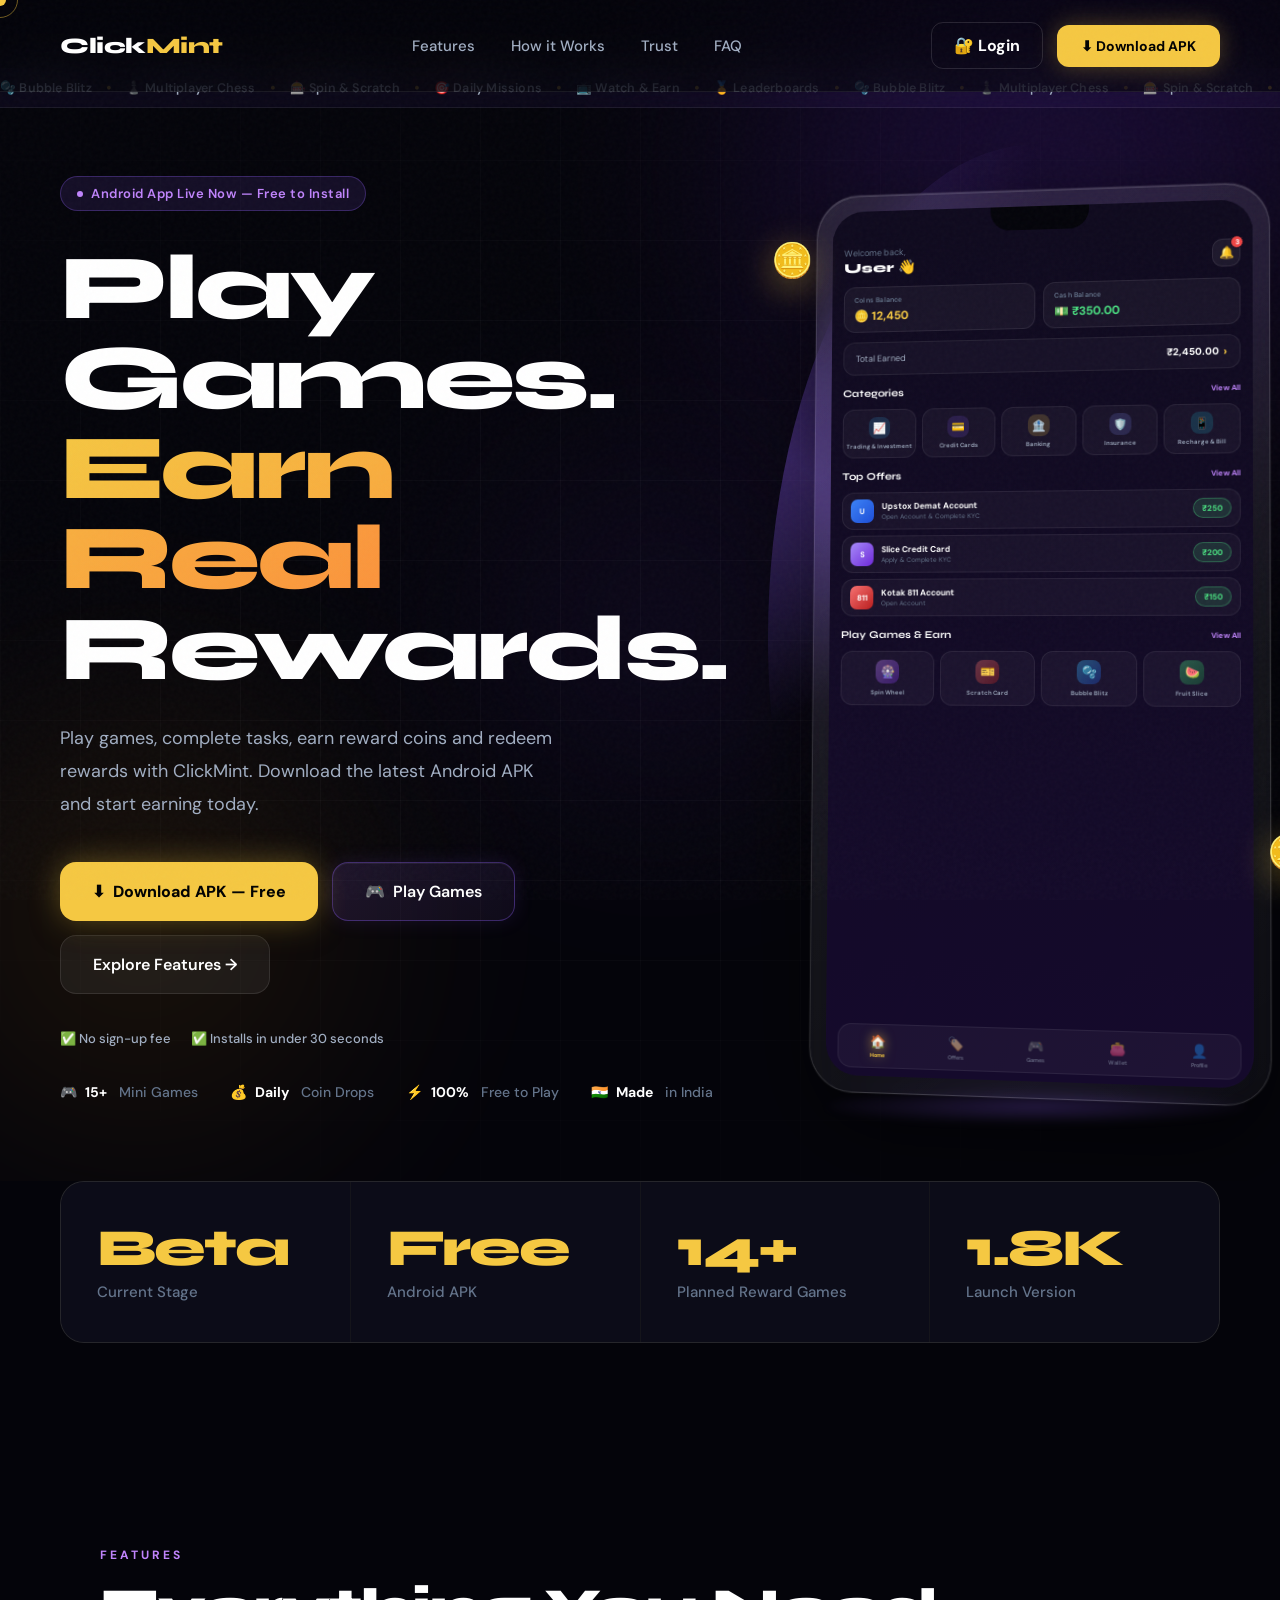
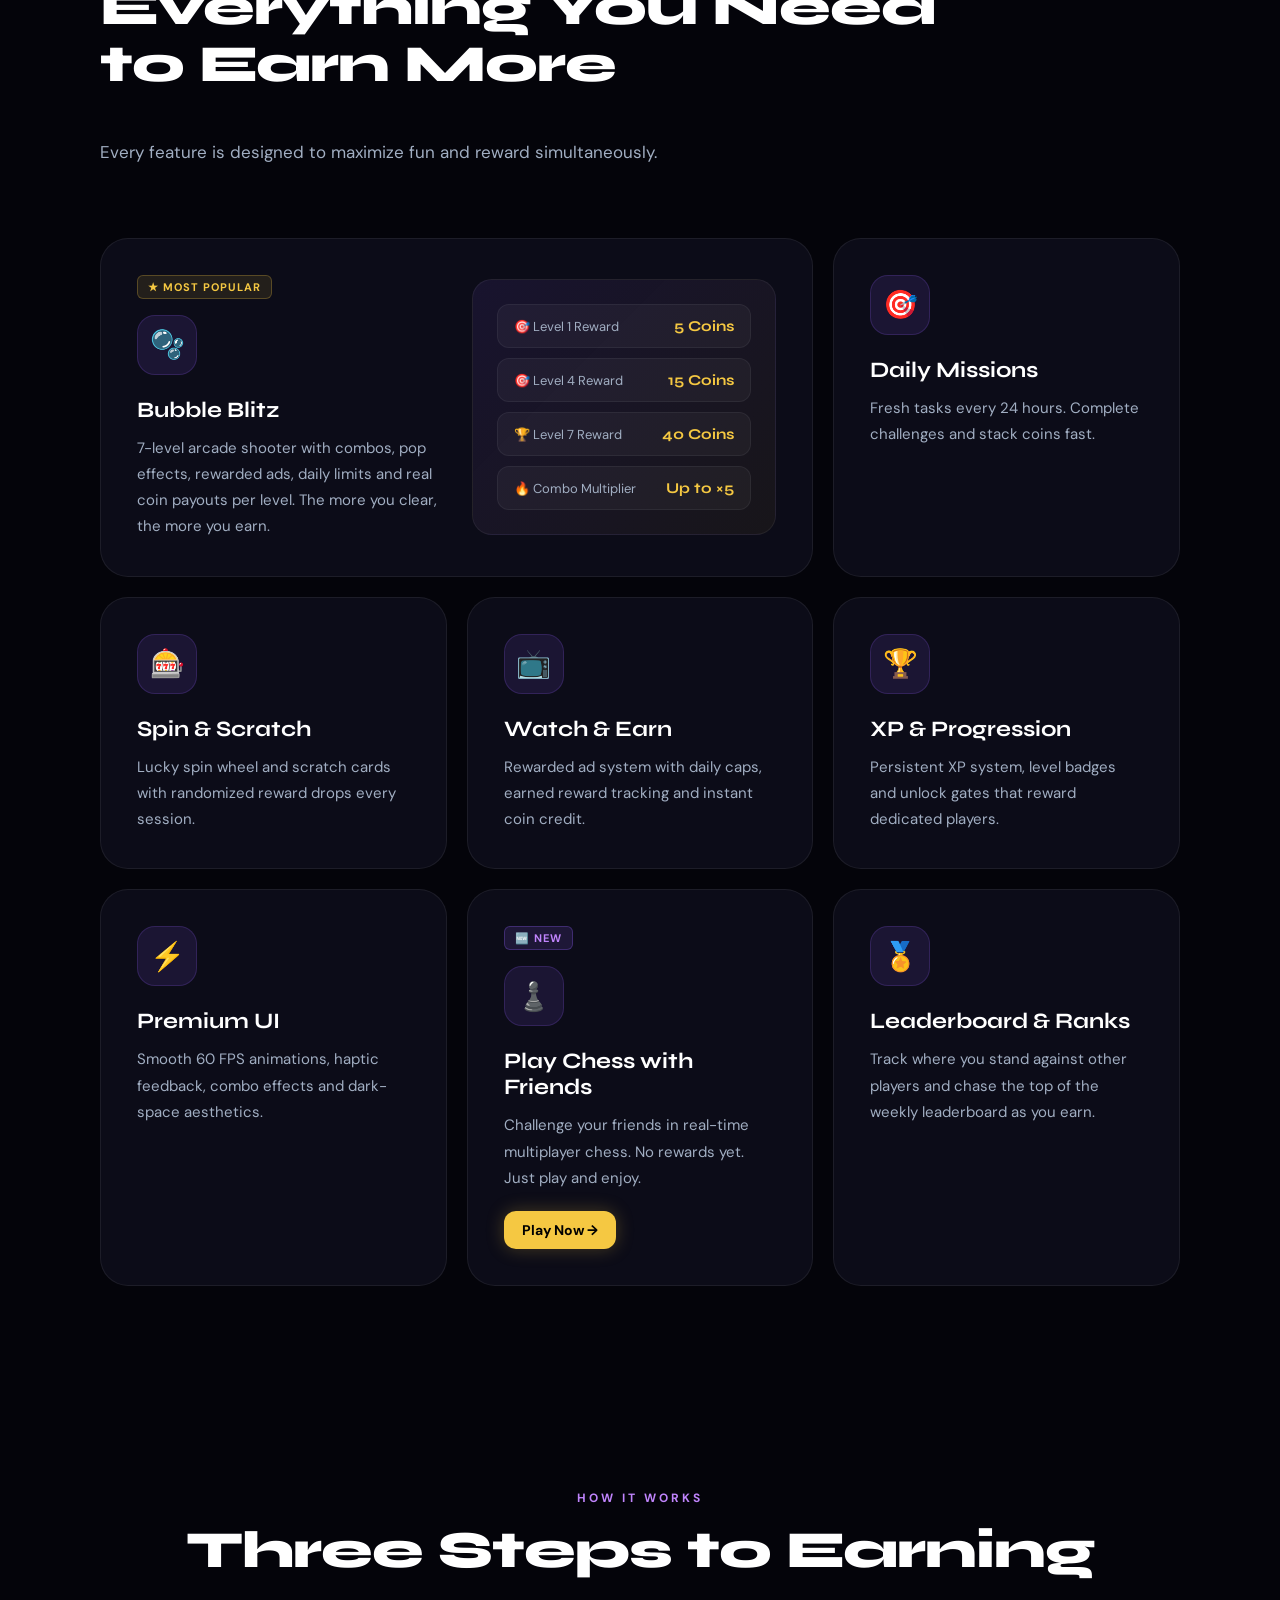
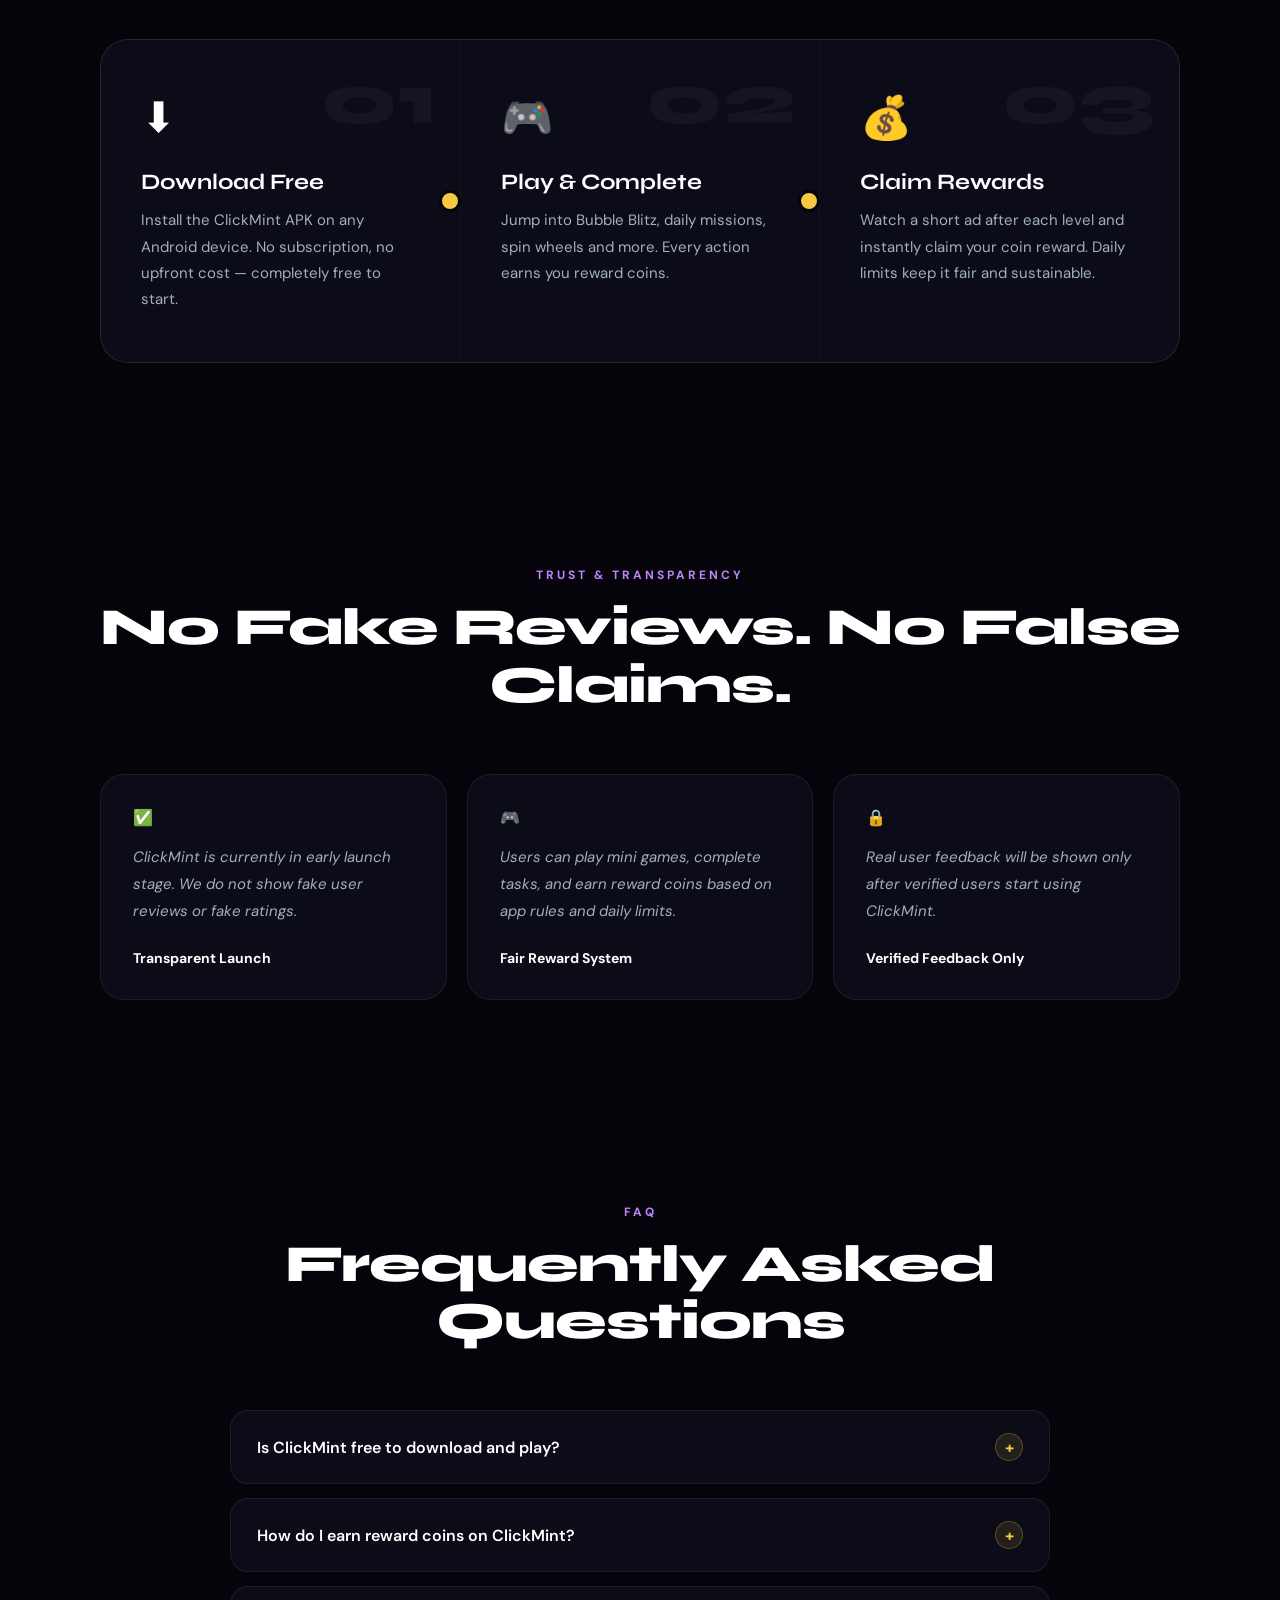
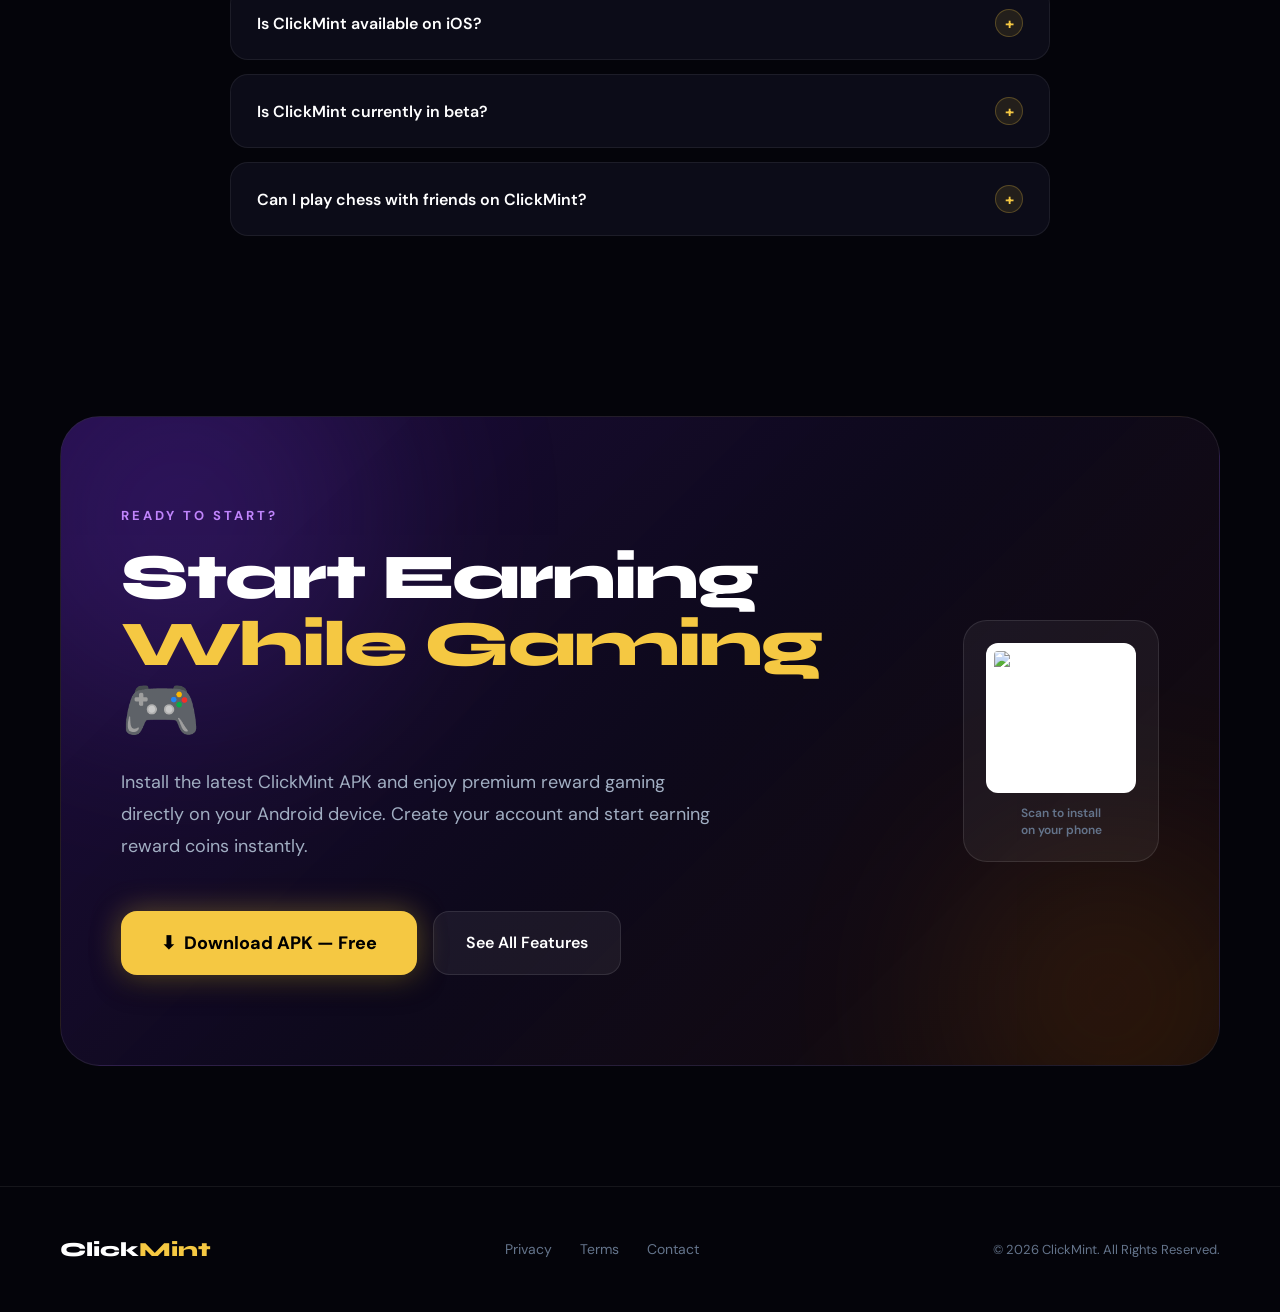
==== commit 20bd94ab: "update" ====
--- a/index.html
+++ b/index.html
@@ -5,6 +5,13 @@
 
     <meta charset="UTF-8" />
     <meta name="viewport" content="width=device-width, initial-scale=1.0" />
+
+    <script
+      async
+      src="https://pagead2.googlesyndication.com/pagead/js/adsbygoogle.js?client=ca-pub-2485901070681518"
+      crossorigin="anonymous"
+    ></script>
+
     <meta name="theme-color" content="#050507" />
     <meta
       name="description"
@@ -224,7 +231,7 @@
               ⬇ &nbsp;Download APK — Free
             </a>
 
-            <a href="/clickmint-web/game" class="btn-ghost games-btn">
+            <a href="/clickmint-web/games" class="btn-ghost games-btn">
               🎮 &nbsp;Play Games
             </a>
 
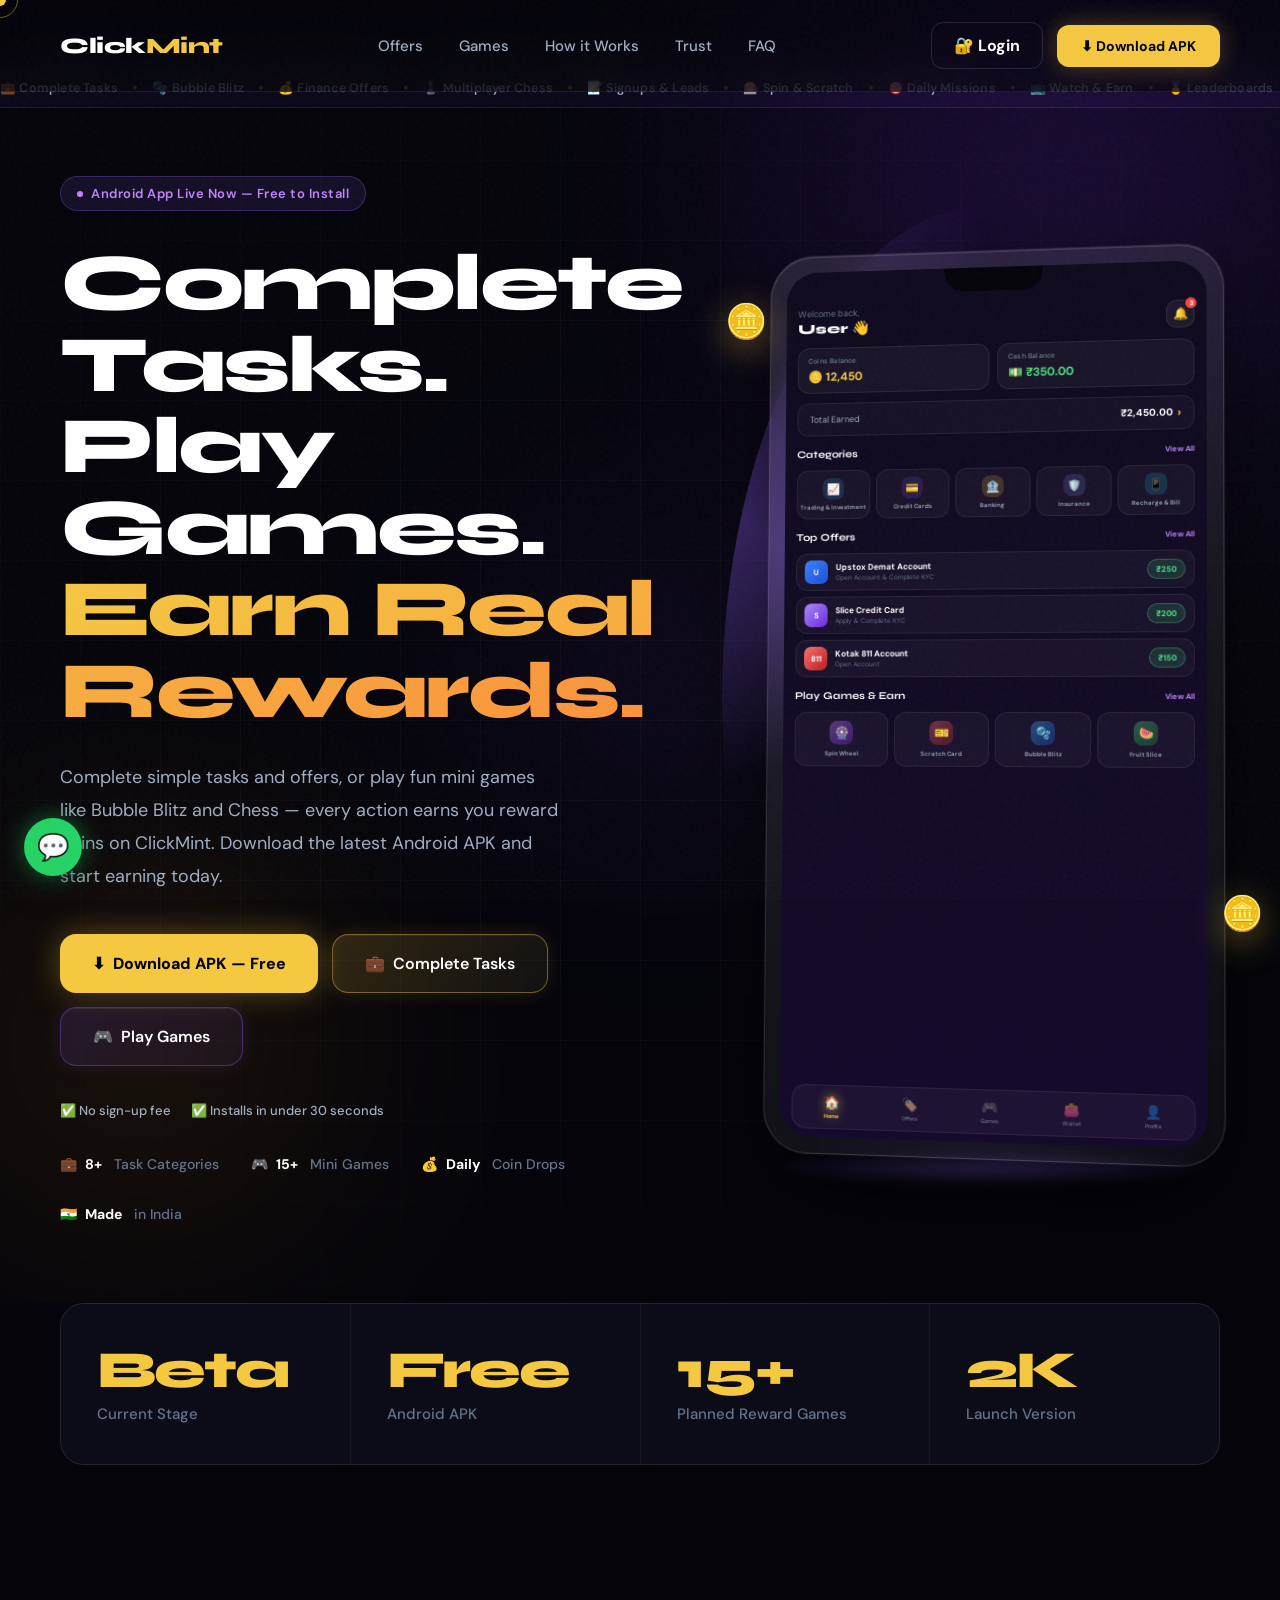
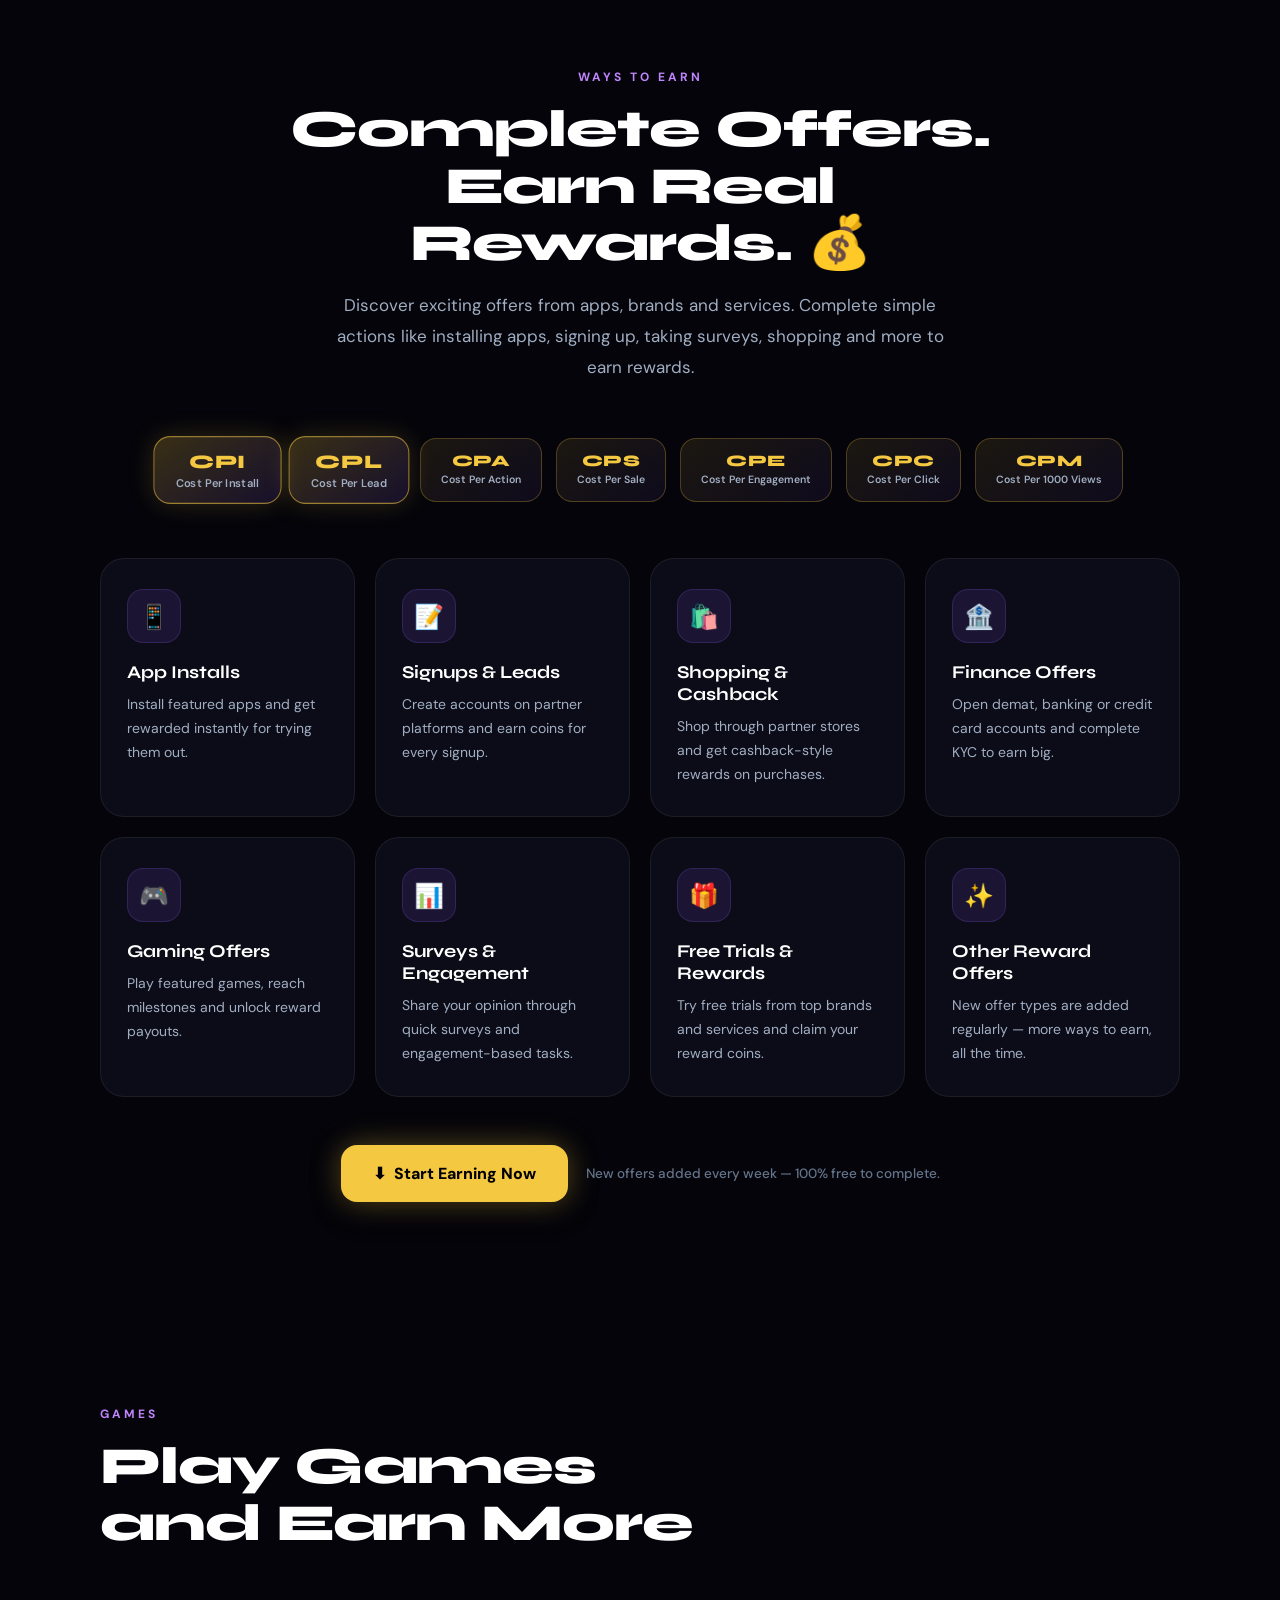
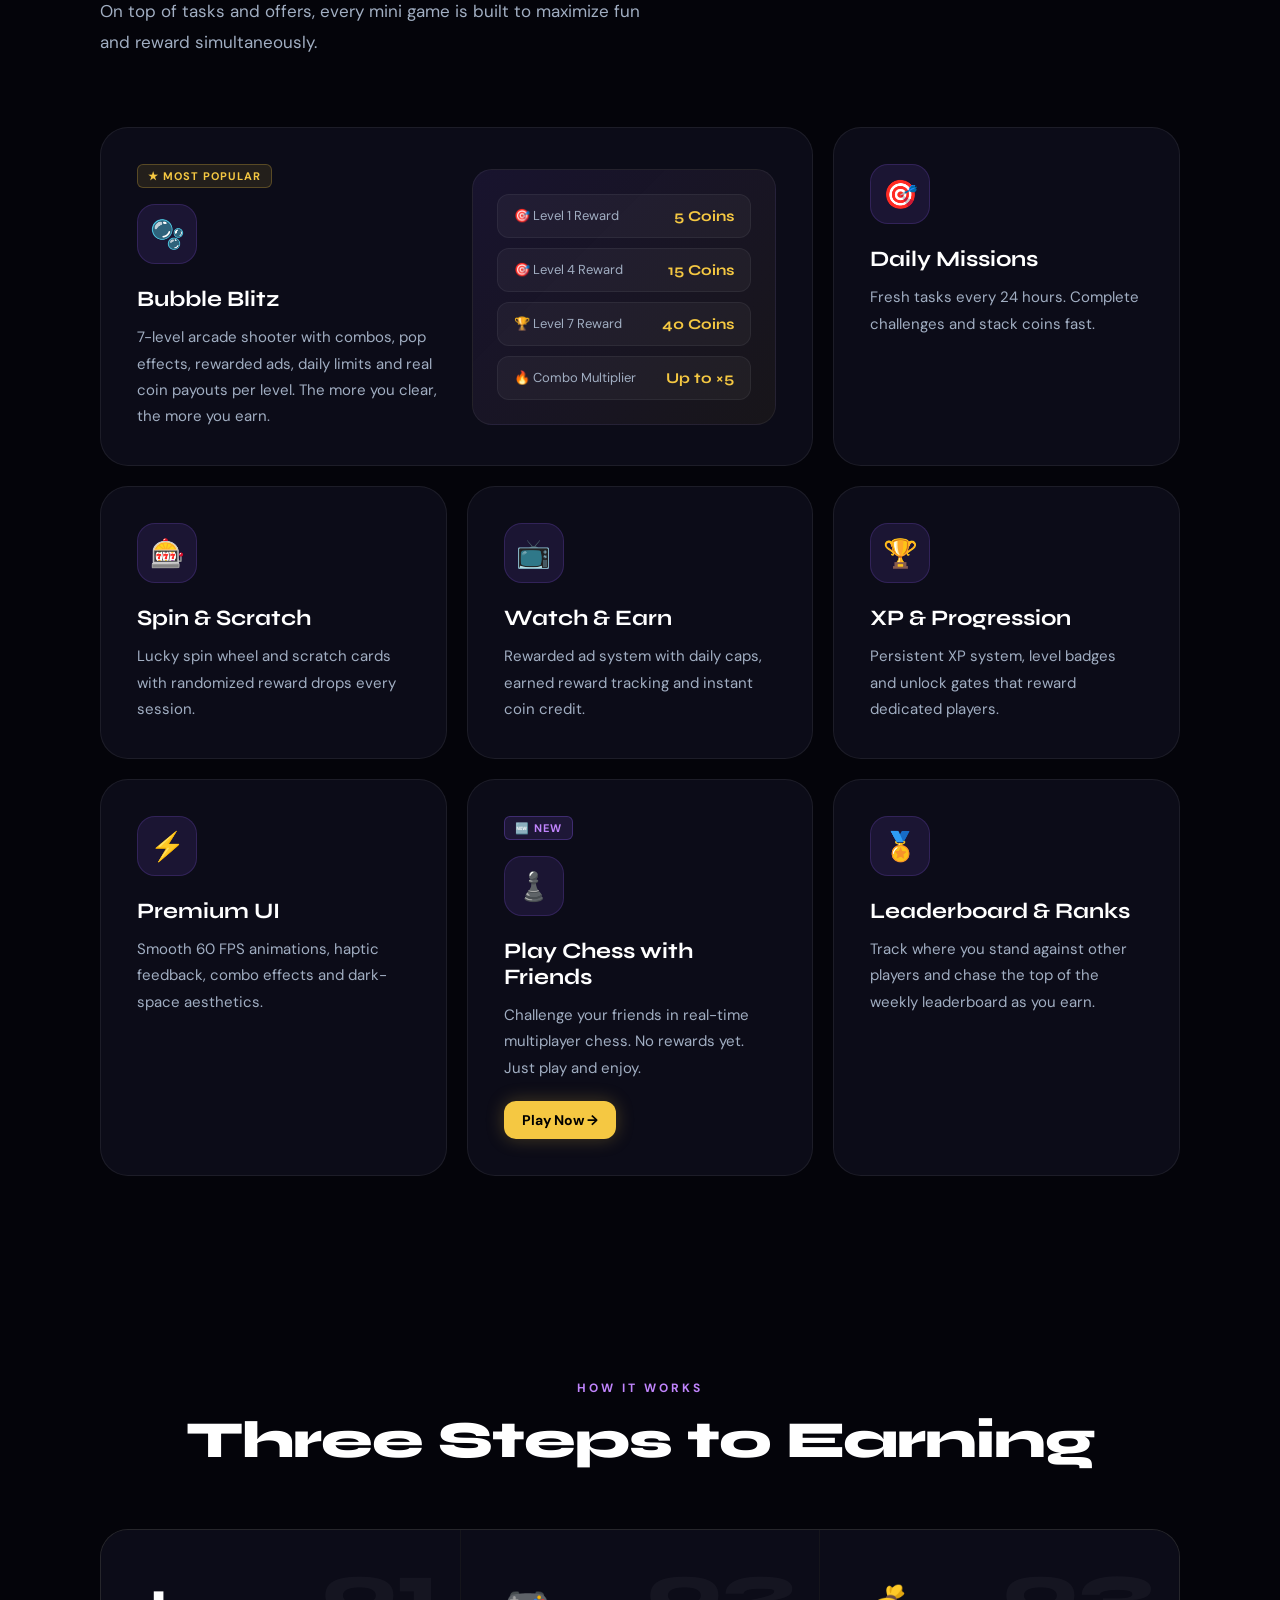
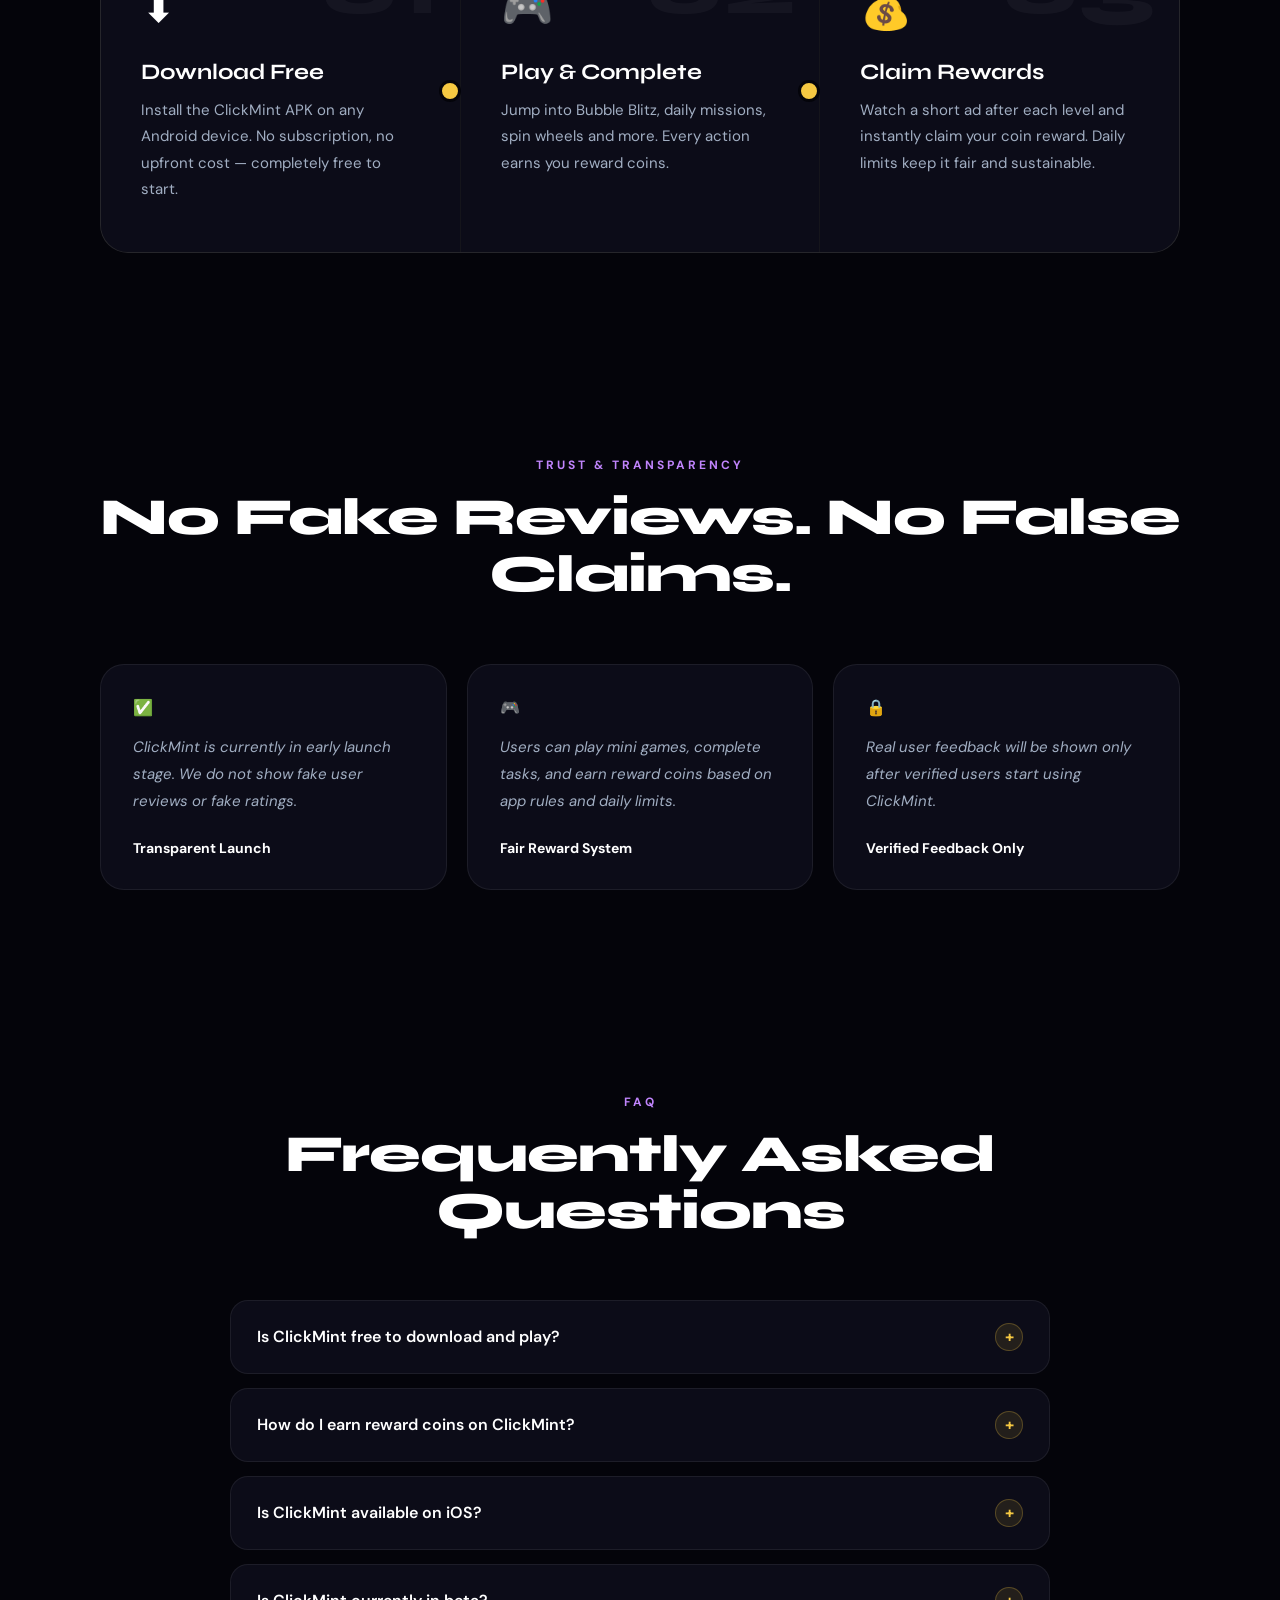
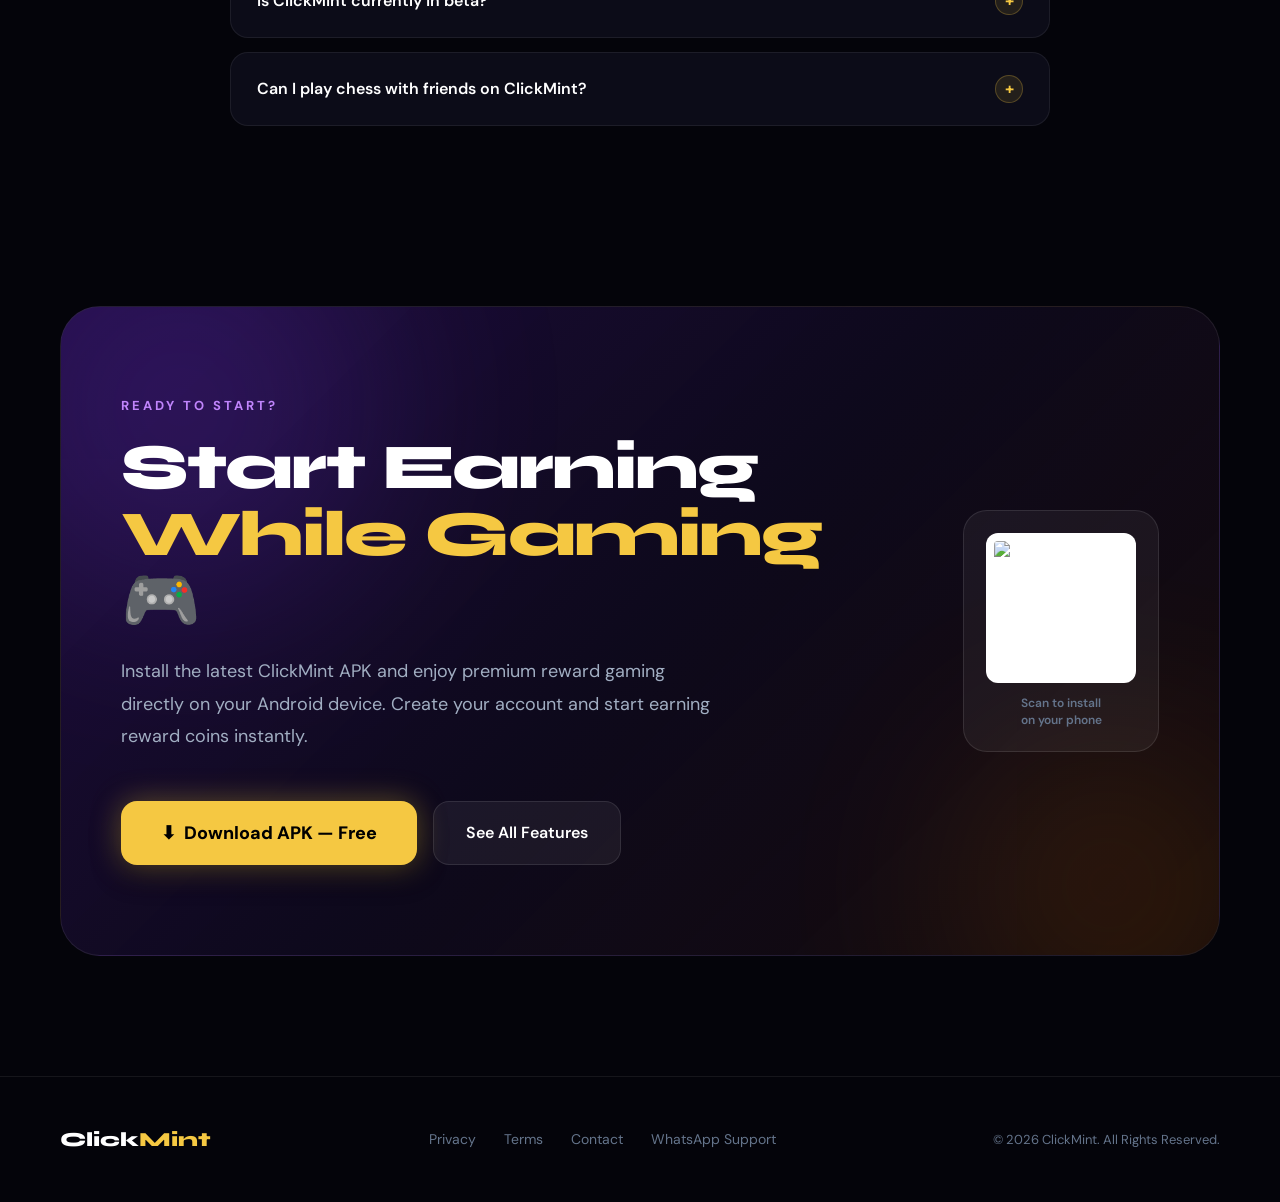
==== commit bcd009c1: "update" ====
--- a/index.html
+++ b/index.html
@@ -160,7 +160,8 @@
       <div class="nav-logo">Click<span>Mint</span></div>
 
       <ul class="nav-links">
-        <li><a href="#features">Features</a></li>
+        <li><a href="#offers">Offers</a></li>
+        <li><a href="#features">Games</a></li>
         <li><a href="#how">How it Works</a></li>
         <li><a href="#trust">Trust</a></li>
         <li><a href="#faq">FAQ</a></li>
@@ -174,10 +175,16 @@
     <!-- FEATURE TICKER (signature strip) -->
     <div class="ticker-wrap" aria-hidden="true">
       <div class="ticker-track">
+        <span class="ticker-item">💼 Complete Tasks</span>
+        <span class="ticker-dot">•</span>
         <span class="ticker-item">🫧 Bubble Blitz</span>
         <span class="ticker-dot">•</span>
+        <span class="ticker-item">💰 Finance Offers</span>
+        <span class="ticker-dot">•</span>
         <span class="ticker-item">♟️ Multiplayer Chess</span>
         <span class="ticker-dot">•</span>
+        <span class="ticker-item">📝 Signups & Leads</span>
+        <span class="ticker-dot">•</span>
         <span class="ticker-item">🎰 Spin & Scratch</span>
         <span class="ticker-dot">•</span>
         <span class="ticker-item">🎯 Daily Missions</span>
@@ -186,9 +193,15 @@
         <span class="ticker-dot">•</span>
         <span class="ticker-item">🏅 Leaderboards</span>
         <span class="ticker-dot">•</span>
+        <span class="ticker-item">💼 Complete Tasks</span>
+        <span class="ticker-dot">•</span>
         <span class="ticker-item">🫧 Bubble Blitz</span>
         <span class="ticker-dot">•</span>
+        <span class="ticker-item">💰 Finance Offers</span>
+        <span class="ticker-dot">•</span>
         <span class="ticker-item">♟️ Multiplayer Chess</span>
+        <span class="ticker-dot">•</span>
+        <span class="ticker-item">📝 Signups & Leads</span>
         <span class="ticker-dot">•</span>
         <span class="ticker-item">🎰 Spin & Scratch</span>
         <span class="ticker-dot">•</span>
@@ -215,14 +228,15 @@
           </div>
 
           <h1>
+            Complete Tasks.<br />
             Play Games.<br />
-            <em>Earn Real</em><br />
-            Rewards.
+            <em>Earn Real Rewards.</em>
           </h1>
 
           <p class="hero-desc">
-            Play games, complete tasks, earn reward coins and redeem rewards
-            with ClickMint. Download the latest Android APK and start earning
+            Complete simple tasks and offers, or play fun mini games like
+            Bubble Blitz and Chess — every action earns you reward coins on
+            ClickMint. Download the latest Android APK and start earning
             today.
           </p>
 
@@ -231,11 +245,13 @@
               ⬇ &nbsp;Download APK — Free
             </a>
 
+            <a href="#offers" class="btn-ghost tasks-btn">
+              💼 &nbsp;Complete Tasks
+            </a>
+
             <a href="/clickmint-web/games" class="btn-ghost games-btn">
               🎮 &nbsp;Play Games
             </a>
-
-            <a href="#features" class="btn-ghost"> Explore Features → </a>
           </div>
 
           <div class="hero-micro">
@@ -245,13 +261,13 @@
 
           <div class="trust-bar">
             <div class="trust-item">
+              💼 <strong>8+</strong> &nbsp;Task Categories
+            </div>
+            <div class="trust-item">
               🎮 <strong>15+</strong> &nbsp;Mini Games
             </div>
             <div class="trust-item">
               💰 <strong>Daily</strong> &nbsp;Coin Drops
-            </div>
-            <div class="trust-item">
-              ⚡ <strong>100%</strong> &nbsp;Free to Play
             </div>
             <div class="trust-item">
               🇮🇳 <strong>Made</strong> &nbsp;in India
@@ -426,16 +442,112 @@
       </div>
     </div>
 
+    <!-- OFFERS / WAYS TO EARN -->
+    <section class="offers" id="offers">
+      <div class="section-wrap">
+        <div class="offers-header reveal">
+          <div class="s-label">Ways to Earn</div>
+          <h2 class="s-title">Complete Offers.<br />Earn Real Rewards. 💰</h2>
+          <p class="s-sub">
+            Discover exciting offers from apps, brands and services. Complete
+            simple actions like installing apps, signing up, taking surveys,
+            shopping and more to earn rewards.
+          </p>
+        </div>
+
+        <!-- CPI / CPL pill tags -->
+        <div class="offer-pills reveal">
+          <span class="offer-pill">
+            <strong>CPI</strong><small>Cost Per Install</small>
+          </span>
+          <span class="offer-pill">
+            <strong>CPL</strong><small>Cost Per Lead</small>
+          </span>
+          <span class="offer-pill">
+            <strong>CPA</strong><small>Cost Per Action</small>
+          </span>
+          <span class="offer-pill">
+            <strong>CPS</strong><small>Cost Per Sale</small>
+          </span>
+          <span class="offer-pill">
+            <strong>CPE</strong><small>Cost Per Engagement</small>
+          </span>
+          <span class="offer-pill">
+            <strong>CPC</strong><small>Cost Per Click</small>
+          </span>
+          <span class="offer-pill">
+            <strong>CPM</strong><small>Cost Per 1000 Views</small>
+          </span>
+        </div>
+
+        <!-- Offer category cards -->
+        <div class="offers-grid">
+          <div class="offer-card reveal">
+            <div class="offer-card-icon">📱</div>
+            <h3>App Installs</h3>
+            <p>Install featured apps and get rewarded instantly for trying them out.</p>
+          </div>
+
+          <div class="offer-card reveal">
+            <div class="offer-card-icon">📝</div>
+            <h3>Signups &amp; Leads</h3>
+            <p>Create accounts on partner platforms and earn coins for every signup.</p>
+          </div>
+
+          <div class="offer-card reveal">
+            <div class="offer-card-icon">🛍️</div>
+            <h3>Shopping &amp; Cashback</h3>
+            <p>Shop through partner stores and get cashback-style rewards on purchases.</p>
+          </div>
+
+          <div class="offer-card reveal">
+            <div class="offer-card-icon">🏦</div>
+            <h3>Finance Offers</h3>
+            <p>Open demat, banking or credit card accounts and complete KYC to earn big.</p>
+          </div>
+
+          <div class="offer-card reveal">
+            <div class="offer-card-icon">🎮</div>
+            <h3>Gaming Offers</h3>
+            <p>Play featured games, reach milestones and unlock reward payouts.</p>
+          </div>
+
+          <div class="offer-card reveal">
+            <div class="offer-card-icon">📊</div>
+            <h3>Surveys &amp; Engagement</h3>
+            <p>Share your opinion through quick surveys and engagement-based tasks.</p>
+          </div>
+
+          <div class="offer-card reveal">
+            <div class="offer-card-icon">🎁</div>
+            <h3>Free Trials &amp; Rewards</h3>
+            <p>Try free trials from top brands and services and claim your reward coins.</p>
+          </div>
+
+          <div class="offer-card reveal">
+            <div class="offer-card-icon">✨</div>
+            <h3>Other Reward Offers</h3>
+            <p>New offer types are added regularly — more ways to earn, all the time.</p>
+          </div>
+        </div>
+
+        <div class="offers-cta reveal">
+          <a href="#" class="btn-gold openDownloadPopup">⬇ &nbsp;Start Earning Now</a>
+          <span class="offers-cta-note">New offers added every week — 100% free to complete.</span>
+        </div>
+      </div>
+    </section>
+
     <!-- FEATURES -->
     <section class="features" id="features">
       <div class="section-wrap">
         <div class="features-header reveal">
           <div>
-            <div class="s-label">Features</div>
-            <h2 class="s-title">Everything You Need<br />to Earn More</h2>
+            <div class="s-label">Games</div>
+            <h2 class="s-title">Play Games<br />and Earn More</h2>
           </div>
           <p class="s-sub">
-            Every feature is designed to maximize fun and reward simultaneously.
+            On top of tasks and offers, every mini game is built to maximize fun and reward simultaneously.
           </p>
         </div>
 
@@ -745,7 +857,7 @@
 
           <div class="cta-qr">
             <img
-              src="https://api.qrserver.com/v1/create-qr-code/?size=180x180&margin=8&data=https%3A%2F%2Fwww.mediafire.com%2Ffile%2Fle3o8qyex4xosug%2FClickMint1.0.7.apk%2Ffile"
+              src="https://api.qrserver.com/v1/create-qr-code/?size=180x180&margin=8&data=https%3A%2F%2Fwww.mediafire.com%2Ffile%2Fvijy5ktsk6w1620%2FClickmint_1.0.8.apk%2Ffile"
               alt="Scan QR code to install the ClickMint APK on your phone"
               width="150"
               height="150"
@@ -765,7 +877,7 @@
         <p>Create your account first, then login inside the app.</p>
 
         <a
-          href="https://www.mediafire.com/file/le3o8qyex4xosug/ClickMint1.0.7.apk/file"
+          href="https://www.mediafire.com/file/vijy5ktsk6w1620/Clickmint_1.0.8.apk/file"
           class="popup-download"
           target="_blank"
         >
@@ -774,9 +886,21 @@
 
         <div class="popup-actions">
           <a href="register.html">Create Account</a>
+          <a href="https://wa.me/919920082731" target="_blank" rel="noopener">💬 WhatsApp Support</a>
         </div>
       </div>
     </div>
+
+    <!-- FLOATING WHATSAPP SUPPORT BUTTON -->
+    <a
+      href="https://wa.me/919920082731"
+      target="_blank"
+      rel="noopener"
+      class="whatsapp-float"
+      aria-label="Chat with us on WhatsApp"
+    >
+      💬
+    </a>
 
     <!-- DESKTOP FLOATING STICKY CTA -->
     <a href="#" class="desktop-sticky-cta openDownloadPopup" id="desktopSticky">
@@ -795,6 +919,7 @@
         <a href="privacy-policy.html">Privacy</a>
         <a href="term.html">Terms</a>
         <a href="mailto:clickmint38@gmail.com">Contact</a>
+        <a href="https://wa.me/919920082731" target="_blank" rel="noopener">WhatsApp Support</a>
       </div>
       <div class="footer-copy">© 2026 ClickMint. All Rights Reserved.</div>
     </footer>
@@ -949,4 +1074,4 @@
       });
     </script>
   </body>
-</html>
+</html>
--- a/style.css
+++ b/style.css
@@ -321,10 +321,10 @@
 
 .hero h1 {
   font-family: "Syne", sans-serif;
-  font-size: 92px;
+  font-size: 80px;
   font-weight: 800;
-  line-height: 0.98;
-  letter-spacing: -3px;
+  line-height: 1.02;
+  letter-spacing: -2.5px;
   margin-bottom: 28px;
   animation: fadeUp 0.7s 0.1s ease both;
 }
@@ -1166,6 +1166,167 @@
   margin-bottom: 16px;
 }
 
+/* ── OFFERS / WAYS TO EARN ─────────────────────────────── */
+.offers {
+  padding: 100px 0;
+  position: relative;
+}
+
+.offers-header {
+  text-align: center;
+  max-width: 720px;
+  margin: 0 auto 56px;
+}
+.offers-header .s-title {
+  margin-bottom: 18px;
+}
+.offers-header .s-sub {
+  max-width: 640px;
+  margin: 0 auto;
+}
+
+/* CPA / CPI / CPL... pill row */
+.offer-pills {
+  display: flex;
+  justify-content: center;
+  flex-wrap: wrap;
+  gap: 14px;
+  margin-bottom: 56px;
+}
+.offer-pill {
+  display: flex;
+  flex-direction: column;
+  align-items: center;
+  gap: 3px;
+  background: linear-gradient(
+    145deg,
+    rgba(245, 200, 66, 0.1),
+    rgba(139, 92, 246, 0.08)
+  );
+  border: 1px solid rgba(245, 200, 66, 0.25);
+  border-radius: 16px;
+  padding: 12px 20px;
+  transition:
+    transform 0.25s,
+    border-color 0.25s,
+    box-shadow 0.25s;
+}
+.offer-pill:hover {
+  transform: translateY(-4px);
+  border-color: rgba(245, 200, 66, 0.55);
+  box-shadow: 0 10px 30px rgba(245, 200, 66, 0.12);
+}
+.offer-pill strong {
+  font-family: "Syne", sans-serif;
+  font-size: 16px;
+  font-weight: 800;
+  color: var(--gold);
+  letter-spacing: 0.5px;
+}
+.offer-pill small {
+  font-size: 10.5px;
+  color: var(--body);
+  font-weight: 600;
+  white-space: nowrap;
+}
+
+/* First two pills (CPI, CPL) get emphasis — primary focus */
+.offer-pill:nth-child(1),
+.offer-pill:nth-child(2) {
+  background: linear-gradient(
+    145deg,
+    rgba(245, 200, 66, 0.22),
+    rgba(139, 92, 246, 0.14)
+  );
+  border: 1px solid rgba(245, 200, 66, 0.55);
+  box-shadow: 0 0 24px rgba(245, 200, 66, 0.18);
+  transform: scale(1.06);
+}
+.offer-pill:nth-child(1) strong,
+.offer-pill:nth-child(2) strong {
+  font-size: 18px;
+}
+
+/* Offer category cards grid */
+.offers-grid {
+  display: grid;
+  grid-template-columns: repeat(4, 1fr);
+  gap: 20px;
+  margin-bottom: 48px;
+}
+.offer-card {
+  background: var(--card);
+  border: 1px solid var(--border);
+  border-radius: 24px;
+  padding: 30px 26px;
+  transition:
+    transform 0.3s,
+    border-color 0.3s;
+  position: relative;
+  overflow: hidden;
+}
+.offer-card::before {
+  content: "";
+  position: absolute;
+  inset: 0;
+  border-radius: inherit;
+  background: radial-gradient(
+    ellipse 60% 50% at 50% 0%,
+    rgba(245, 200, 66, 0.08),
+    transparent
+  );
+  opacity: 0;
+  transition: opacity 0.3s;
+}
+.offer-card:hover {
+  transform: translateY(-6px);
+  border-color: rgba(245, 200, 66, 0.3);
+}
+.offer-card:hover::before {
+  opacity: 1;
+}
+.offer-card-icon {
+  width: 54px;
+  height: 54px;
+  border-radius: 16px;
+  background: rgba(139, 92, 246, 0.12);
+  border: 1px solid rgba(139, 92, 246, 0.2);
+  display: flex;
+  align-items: center;
+  justify-content: center;
+  font-size: 24px;
+  margin-bottom: 18px;
+  transition: transform 0.3s;
+}
+.offer-card:hover .offer-card-icon {
+  transform: scale(1.1) rotate(-3deg);
+}
+.offer-card h3 {
+  font-family: "Syne", sans-serif;
+  font-size: 18px;
+  font-weight: 700;
+  margin-bottom: 10px;
+}
+.offer-card p {
+  color: var(--body);
+  line-height: 1.7;
+  font-size: 14px;
+}
+
+.offers-cta {
+  display: flex;
+  align-items: center;
+  justify-content: center;
+  gap: 18px;
+  flex-wrap: wrap;
+  text-align: center;
+}
+.offers-cta-note {
+  color: var(--muted);
+  font-size: 13.5px;
+  font-weight: 500;
+}
+
 /* ── HOW IT WORKS ──────────────────────────────────────── */
 .how {
   padding: 100px 0;
@@ -1462,7 +1623,7 @@
 }
 
 /* ═══════════════════════════════════════════════════════
-   NEW: SCROLL PROGRESS BAR
+   SCROLL PROGRESS BAR
    ═══════════════════════════════════════════════════════ */
 .scroll-progress {
   position: fixed;
@@ -1477,7 +1638,7 @@
 }
 
 /* ═══════════════════════════════════════════════════════
-   NEW: FEATURE CARD CTA LINK (chess card, etc.)
+   FEATURE CARD CTA LINK (chess card, etc.)
    ═══════════════════════════════════════════════════════ */
 .feat-cta {
   display: inline-flex;
@@ -1502,7 +1663,7 @@
 }
 
 /* ═══════════════════════════════════════════════════════
-   NEW: FAQ SECTION
+   FAQ SECTION
    ═══════════════════════════════════════════════════════ */
 .faq {
   padding: 100px 0;
@@ -1574,7 +1735,7 @@
 }
 
 /* ═══════════════════════════════════════════════════════
-   NEW: FEATURE TICKER (signature strip, below nav)
+   FEATURE TICKER (signature strip, below nav)
    ═══════════════════════════════════════════════════════ */
 .ticker-wrap {
   position: fixed;
@@ -1619,7 +1780,7 @@
 }
 
 /* ═══════════════════════════════════════════════════════
-   NEW: "NEW" feature tag variant
+   "NEW" feature tag variant
    ═══════════════════════════════════════════════════════ */
 .feat-tag-new {
   background: rgba(139, 92, 246, 0.14);
@@ -1629,7 +1790,7 @@
 }
 
 /* ═══════════════════════════════════════════════════════
-   NEW: CTA content + QR layout
+   CTA content + QR layout
    ═══════════════════════════════════════════════════════ */
 .cta-content {
   position: relative;
@@ -1674,7 +1835,7 @@
 }
 
 /* ═══════════════════════════════════════════════════════
-   NEW: Desktop floating sticky download button
+   Desktop floating sticky download button
    ═══════════════════════════════════════════════════════ */
 .desktop-sticky-cta {
   position: fixed;
@@ -1715,7 +1876,7 @@
 }
 
 /* ═══════════════════════════════════════════════════════
-   NEW: MOBILE STICKY CTA
+   MOBILE STICKY CTA
    ═══════════════════════════════════════════════════════ */
 .mobile-sticky-cta {
   display: none;
@@ -1783,8 +1944,7 @@
   }
 
   .hero h1 {
-    font-size: 42px;
-    line-height: 1.05;
+    font-size: 40px;
   }
 
   .hero-desc {
@@ -1941,8 +2101,57 @@
     justify-content: center;
     gap: 18px;
   }
-}
-
+
+  /* Offers section — mobile */
+  .offers {
+    padding: 70px 0;
+  }
+  .offers-header {
+    margin-bottom: 40px;
+  }
+  .offer-pills {
+    gap: 10px;
+    margin-bottom: 40px;
+  }
+  .offer-pill {
+    padding: 10px 16px;
+  }
+  .offer-pill strong {
+    font-size: 14px;
+  }
+  .offer-pill small {
+    font-size: 9.5px;
+  }
+  .offers-grid {
+    grid-template-columns: 1fr 1fr;
+    gap: 14px;
+    margin-bottom: 36px;
+  }
+  .offer-card {
+    padding: 22px 18px;
+    border-radius: 18px;
+  }
+  .offer-card-icon {
+    width: 44px;
+    height: 44px;
+    font-size: 20px;
+    margin-bottom: 14px;
+  }
+  .offer-card h3 {
+    font-size: 15px;
+  }
+  .offer-card p {
+    font-size: 12.5px;
+  }
+  .offers-cta {
+    flex-direction: column;
+    gap: 14px;
+  }
+  .offers-cta .btn-gold {
+    width: 100%;
+    justify-content: center;
+  }
+}
 
 @media (max-width: 768px) {
   .nav-actions {
@@ -1971,6 +2180,10 @@
     padding: 8px 10px !important;
     font-size: 11px !important;
   }
+
+  .offers-grid {
+    grid-template-columns: 1fr;
+  }
 }
 
 /* ── RESPONSIVE ────────────────────────────────────────── */
@@ -2030,6 +2243,9 @@
     text-align: center;
     padding: 40px 30px;
   }
+  .offers-grid {
+    grid-template-columns: repeat(2, 1fr);
+  }
 }
 
 @media (max-width: 768px) {
@@ -2039,8 +2255,8 @@
   }
 
   .hero h1 {
-    font-size: clamp(46px, 15vw, 62px);
-    line-height: 0.95;
+    font-size: clamp(40px, 12vw, 52px);
+    line-height: 1.05;
     letter-spacing: -1.5px;
     max-width: 100%;
     overflow-wrap: normal;
@@ -2107,8 +2323,8 @@
   }
 
   .hero h1 {
-    font-size: 48px !important;
-    line-height: 1.02 !important;
+    font-size: 40px !important;
+    line-height: 1.08 !important;
     letter-spacing: -1px !important;
     word-break: normal !important;
     max-width: 100% !important;
@@ -2198,7 +2414,7 @@
 }
 
 /* ═══════════════════════════════════════════════════════
-   NEW: focus states for accessibility / SEO-adjacent UX
+   focus states for accessibility / SEO-adjacent UX
    ═══════════════════════════════════════════════════════ */
 a:focus-visible,
 button:focus-visible {
@@ -2332,3 +2548,114 @@
 .games-btn:active {
   transform: translateY(-1px) scale(0.98);
 }
+
+/* ── COMPLETE TASKS BUTTON (equal weight to Play Games) ── */
+.tasks-btn {
+  position: relative;
+  overflow: hidden;
+  border-color: rgba(245, 200, 66, 0.4);
+  background: linear-gradient(
+    135deg,
+    rgba(245, 200, 66, 0.16),
+    rgba(253, 230, 138, 0.06)
+  );
+  box-shadow:
+    0 0 20px rgba(245, 200, 66, 0.14),
+    inset 0 1px 0 rgba(255, 255, 255, 0.06);
+}
+
+.tasks-btn::before {
+  content: "";
+  position: absolute;
+  inset: 0;
+  background: linear-gradient(
+    110deg,
+    transparent 20%,
+    rgba(255, 255, 255, 0.12) 50%,
+    transparent 80%
+  );
+  transform: translateX(-120%);
+  transition: transform 0.6s ease;
+}
+
+.tasks-btn:hover::before {
+  transform: translateX(120%);
+}
+
+.tasks-btn:hover {
+  border-color: rgba(245, 200, 66, 0.7);
+  background: linear-gradient(
+    135deg,
+    rgba(245, 200, 66, 0.26),
+    rgba(253, 230, 138, 0.12)
+  );
+  box-shadow:
+    0 0 30px rgba(245, 200, 66, 0.28),
+    0 10px 30px rgba(0, 0, 0, 0.35);
+  transform: translateY(-3px);
+}
+
+.tasks-btn:active {
+  transform: translateY(-1px) scale(0.98);
+}
+
+@media (max-width: 768px) {
+  .hero-actions {
+    display: flex;
+    flex-direction: column;
+    gap: 12px;
+  }
+}
+
+/* ── FLOATING WHATSAPP SUPPORT BUTTON ─────────────────── */
+.whatsapp-float {
+  position: fixed;
+  left: 24px;
+  bottom: 24px;
+  z-index: 800;
+  width: 58px;
+  height: 58px;
+  border-radius: 50%;
+  background: #25d366;
+  display: flex;
+  align-items: center;
+  justify-content: center;
+  font-size: 26px;
+  text-decoration: none;
+  box-shadow:
+    0 0 24px rgba(37, 211, 102, 0.45),
+    0 10px 30px rgba(0, 0, 0, 0.5);
+  transition:
+    transform 0.25s,
+    box-shadow 0.25s;
+  animation: whatsappPulse 2.4s ease-in-out infinite;
+}
+.whatsapp-float:hover {
+  transform: translateY(-4px) scale(1.05);
+  box-shadow:
+    0 0 34px rgba(37, 211, 102, 0.6),
+    0 12px 34px rgba(0, 0, 0, 0.55);
+}
+@keyframes whatsappPulse {
+  0%,
+  100% {
+    box-shadow:
+      0 0 24px rgba(37, 211, 102, 0.45),
+      0 10px 30px rgba(0, 0, 0, 0.5);
+  }
+  50% {
+    box-shadow:
+      0 0 36px rgba(37, 211, 102, 0.65),
+      0 10px 30px rgba(0, 0, 0, 0.5);
+  }
+}
+
+@media (max-width: 768px) {
+  .whatsapp-float {
+    left: 16px;
+    bottom: 84px;
+    width: 52px;
+    height: 52px;
+    font-size: 22px;
+  }
+}
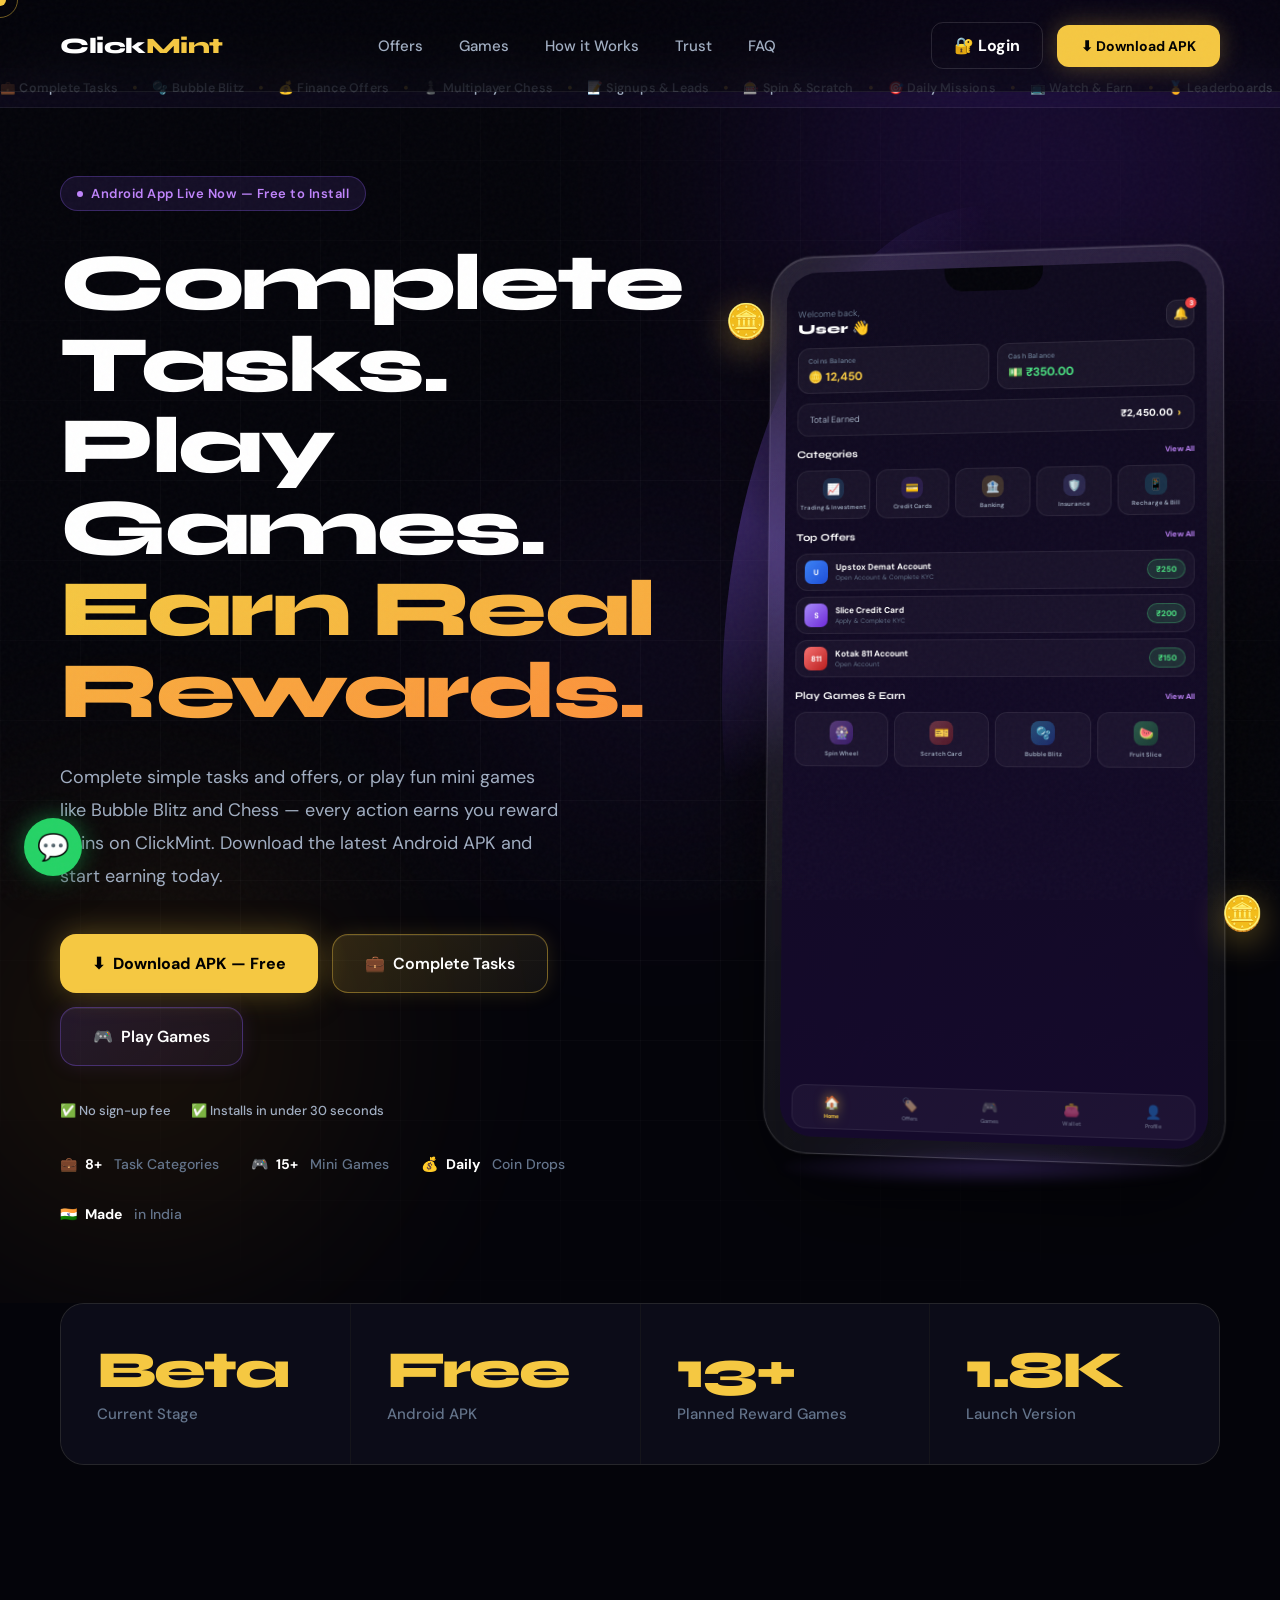
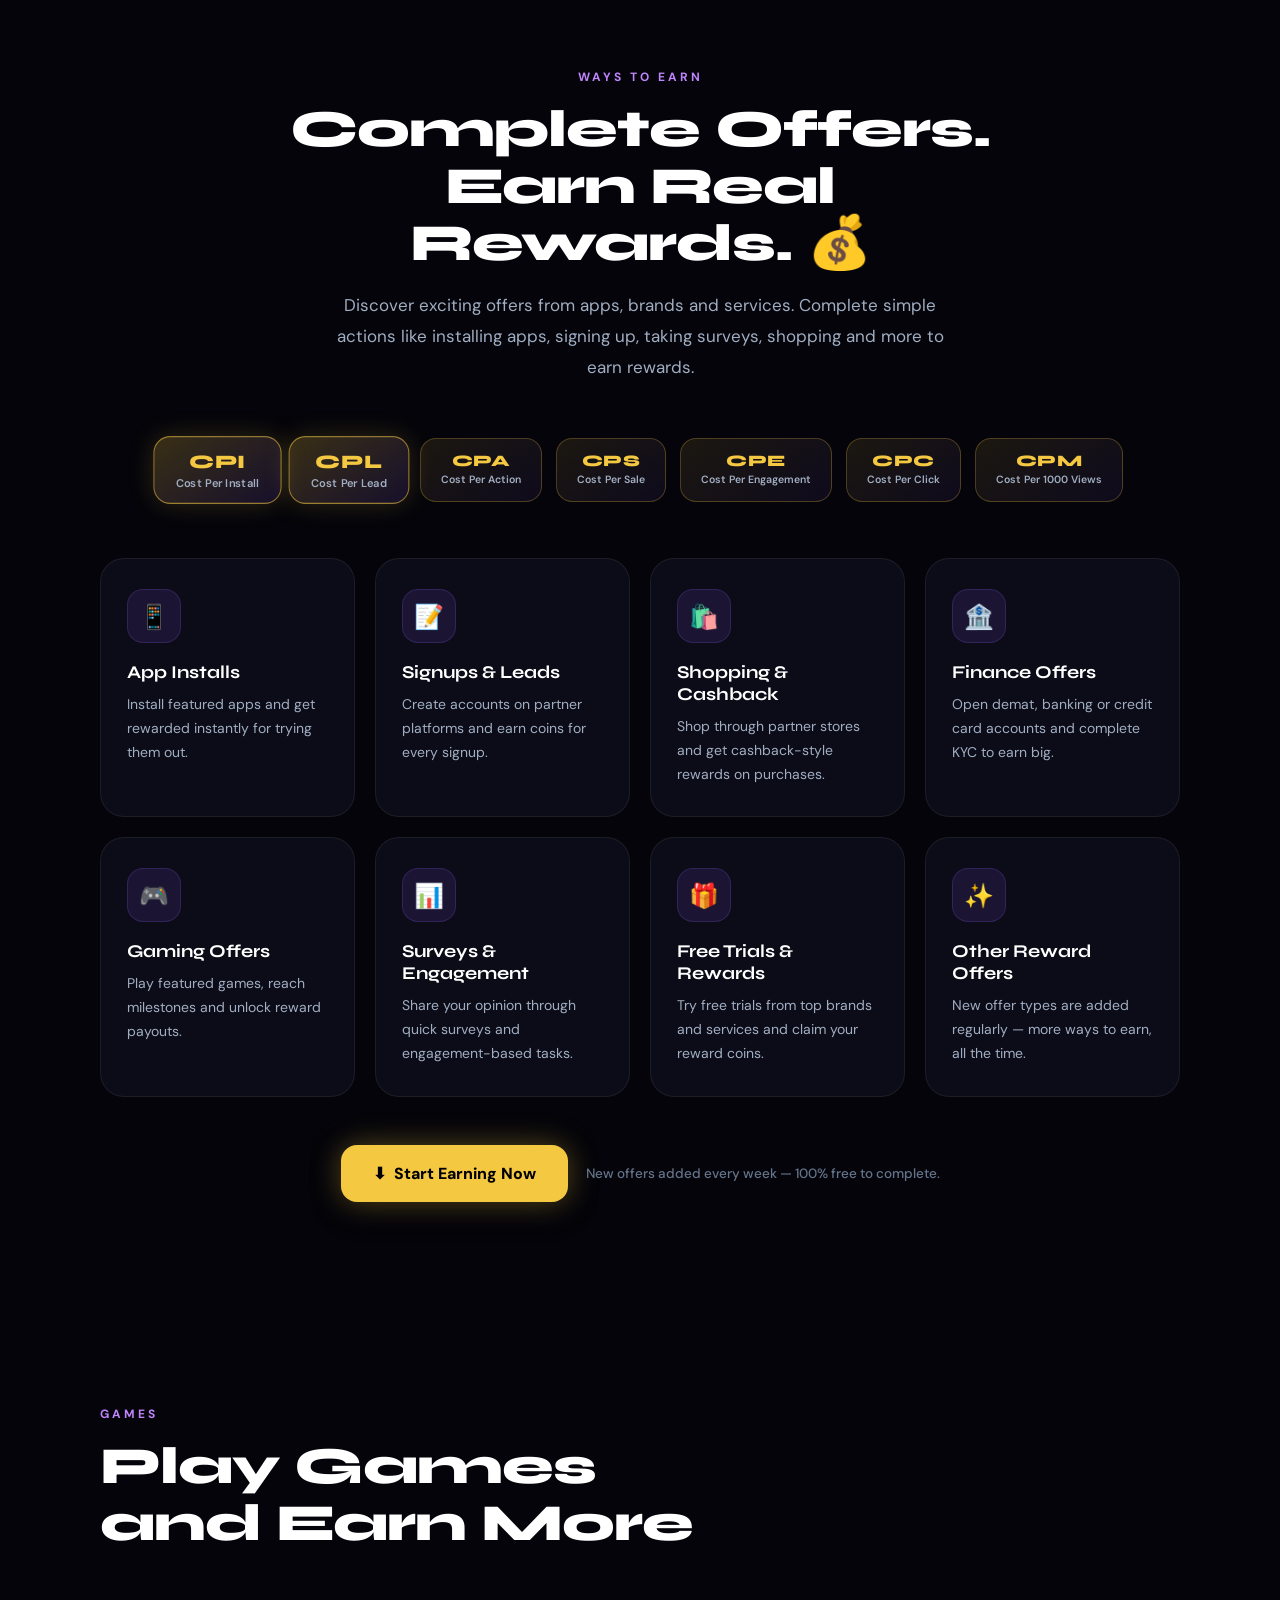
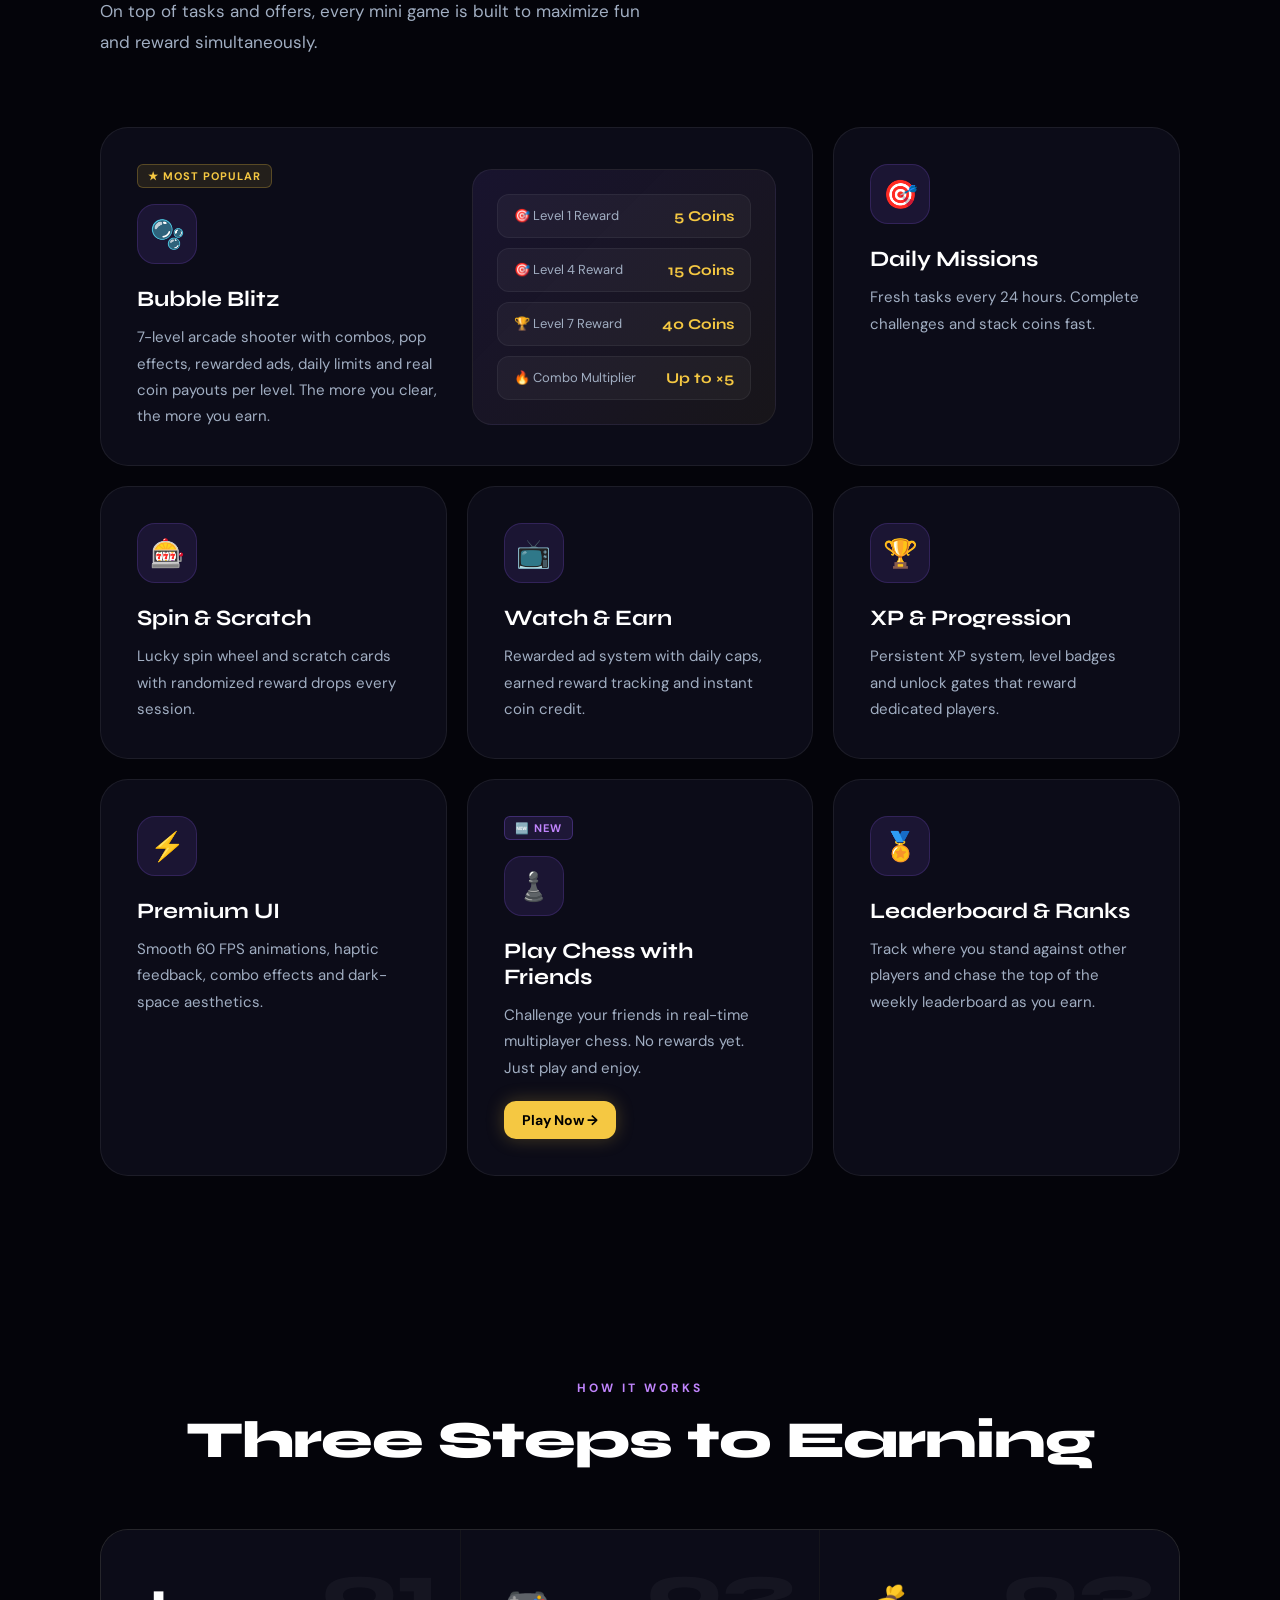
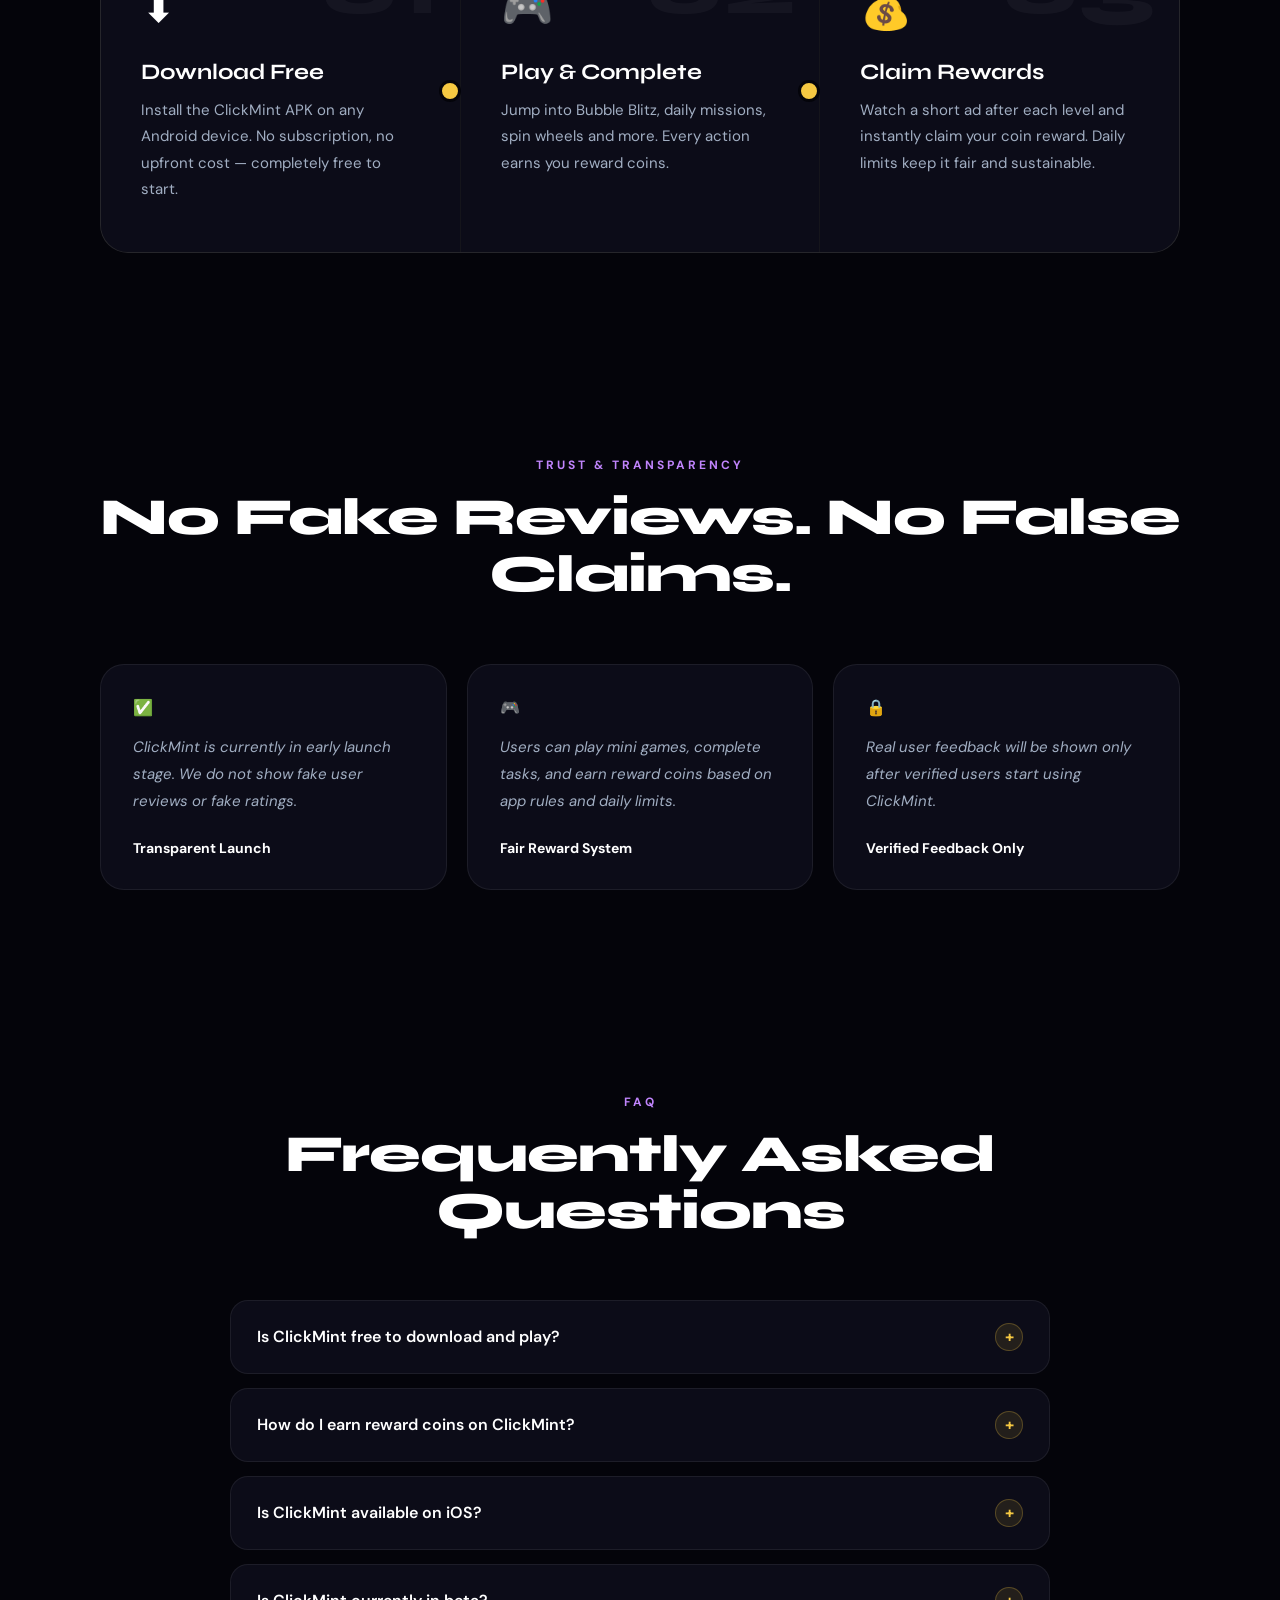
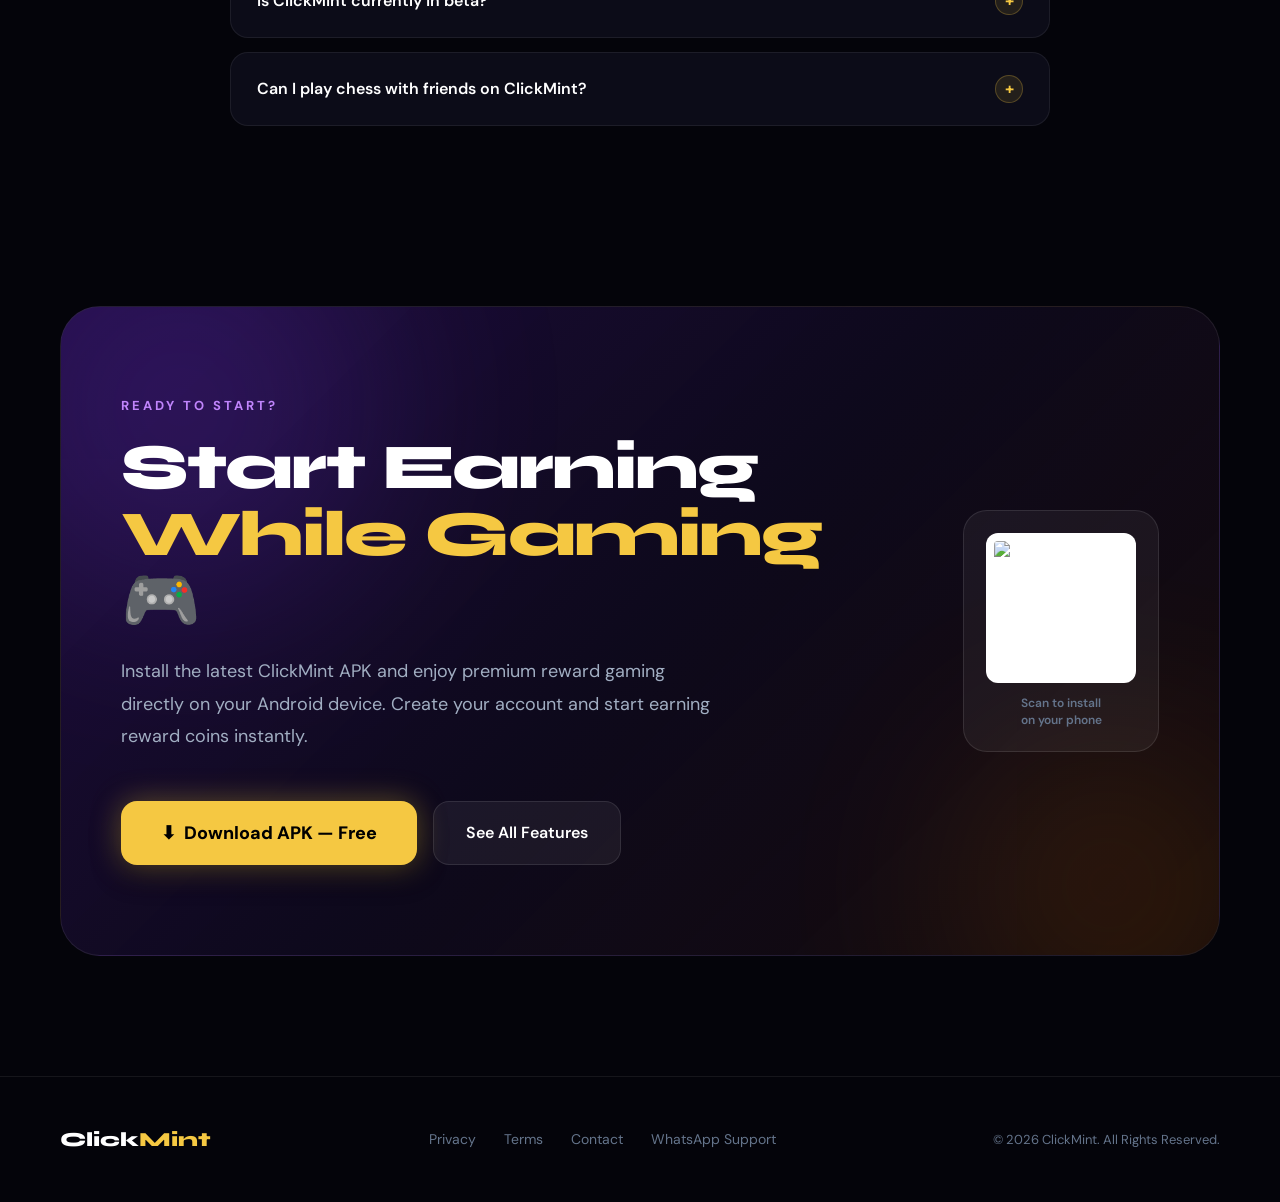
==== commit 104d9578: "Update index.html" ====
--- a/index.html
+++ b/index.html
@@ -857,7 +857,7 @@
 
           <div class="cta-qr">
             <img
-              src="https://api.qrserver.com/v1/create-qr-code/?size=180x180&margin=8&data=https%3A%2F%2Fwww.mediafire.com%2Ffile%2Fvijy5ktsk6w1620%2FClickmint_1.0.8.apk%2Ffile"
+              src=""https://api.qrserver.com/v1/create-qr-code/?size=180x180&margin=8&data=https%3A%2F%2Fwww.mediafire.com%2Ffile%2F9mc6apodscjs8v2%2FClickmint_1.0.8.apk%2Ffile""
               alt="Scan QR code to install the ClickMint APK on your phone"
               width="150"
               height="150"
@@ -877,7 +877,7 @@
         <p>Create your account first, then login inside the app.</p>
 
         <a
-          href="https://www.mediafire.com/file/vijy5ktsk6w1620/Clickmint_1.0.8.apk/file"
+          href="https://www.mediafire.com/file/9mc6apodscjs8v2/Clickmint_1.0.8.apk/file"
           class="popup-download"
           target="_blank"
         >
@@ -1074,4 +1074,4 @@
       });
     </script>
   </body>
-</html>+</html>
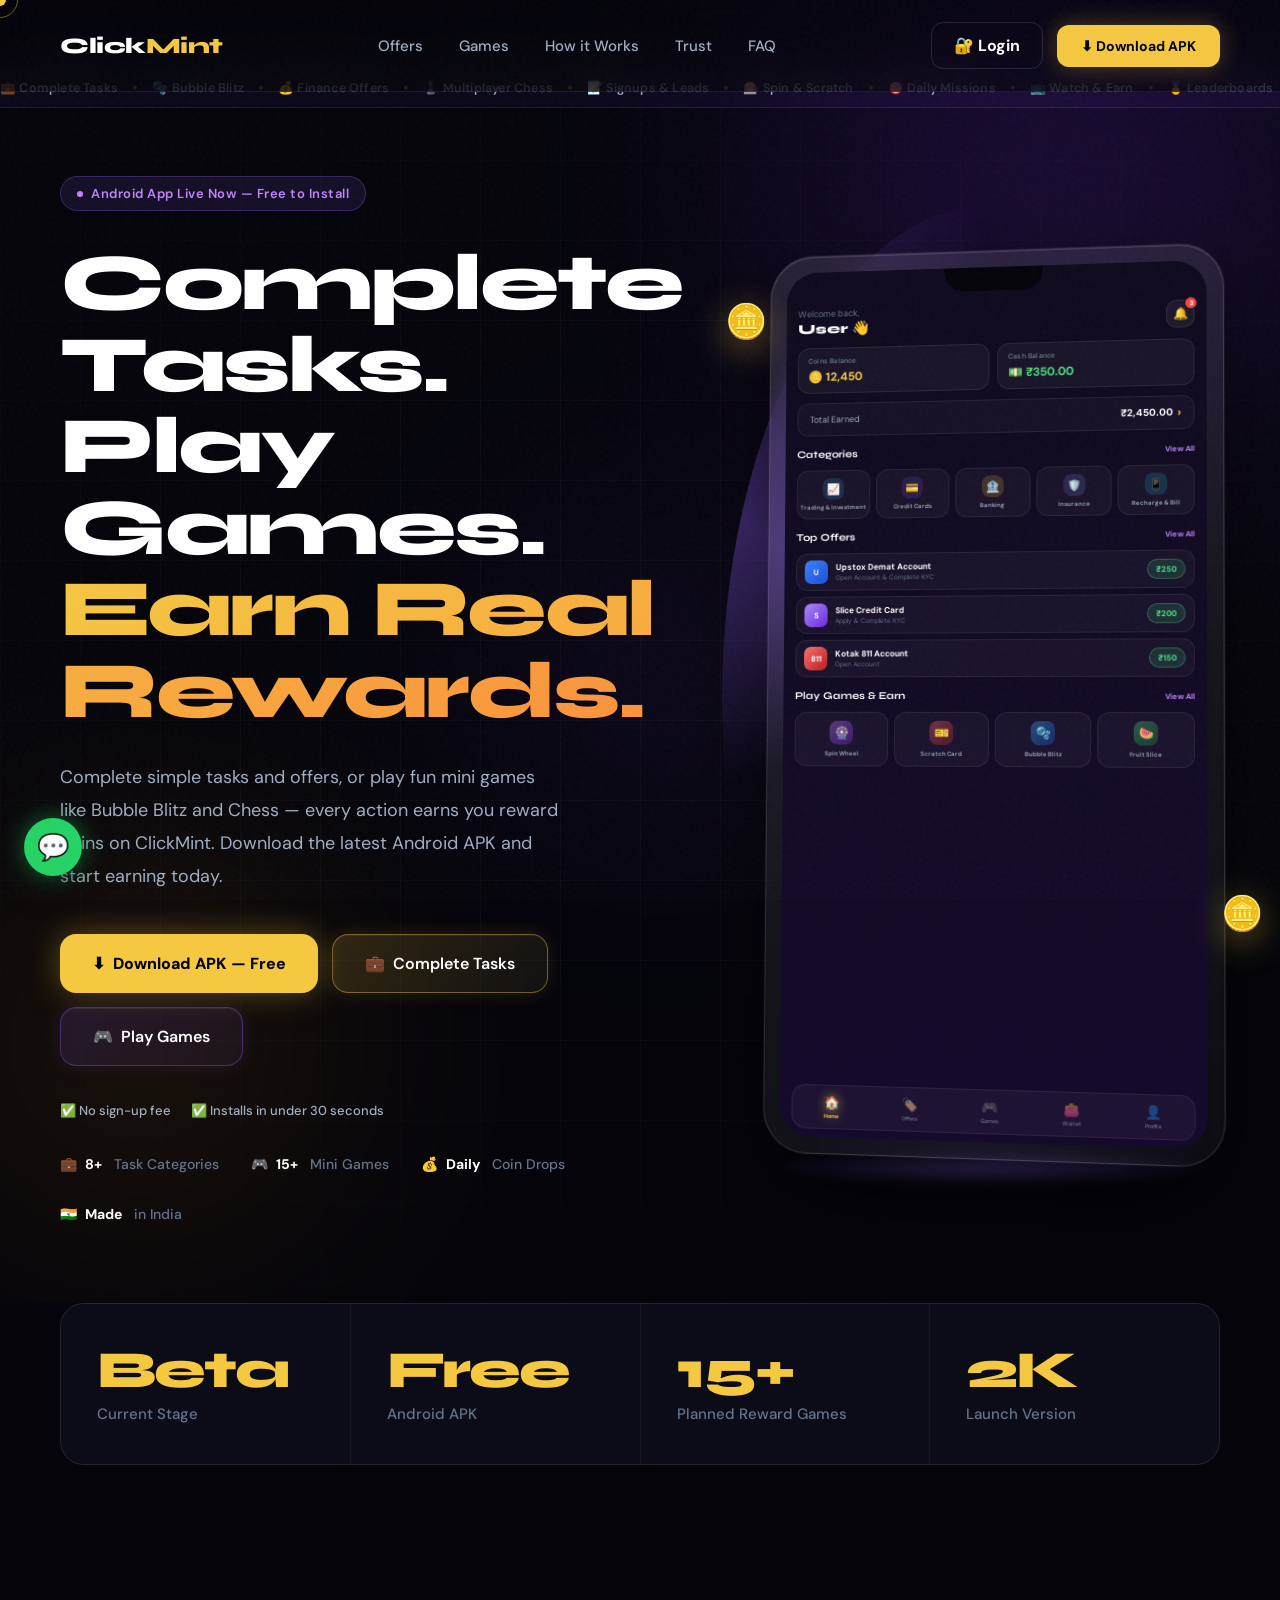
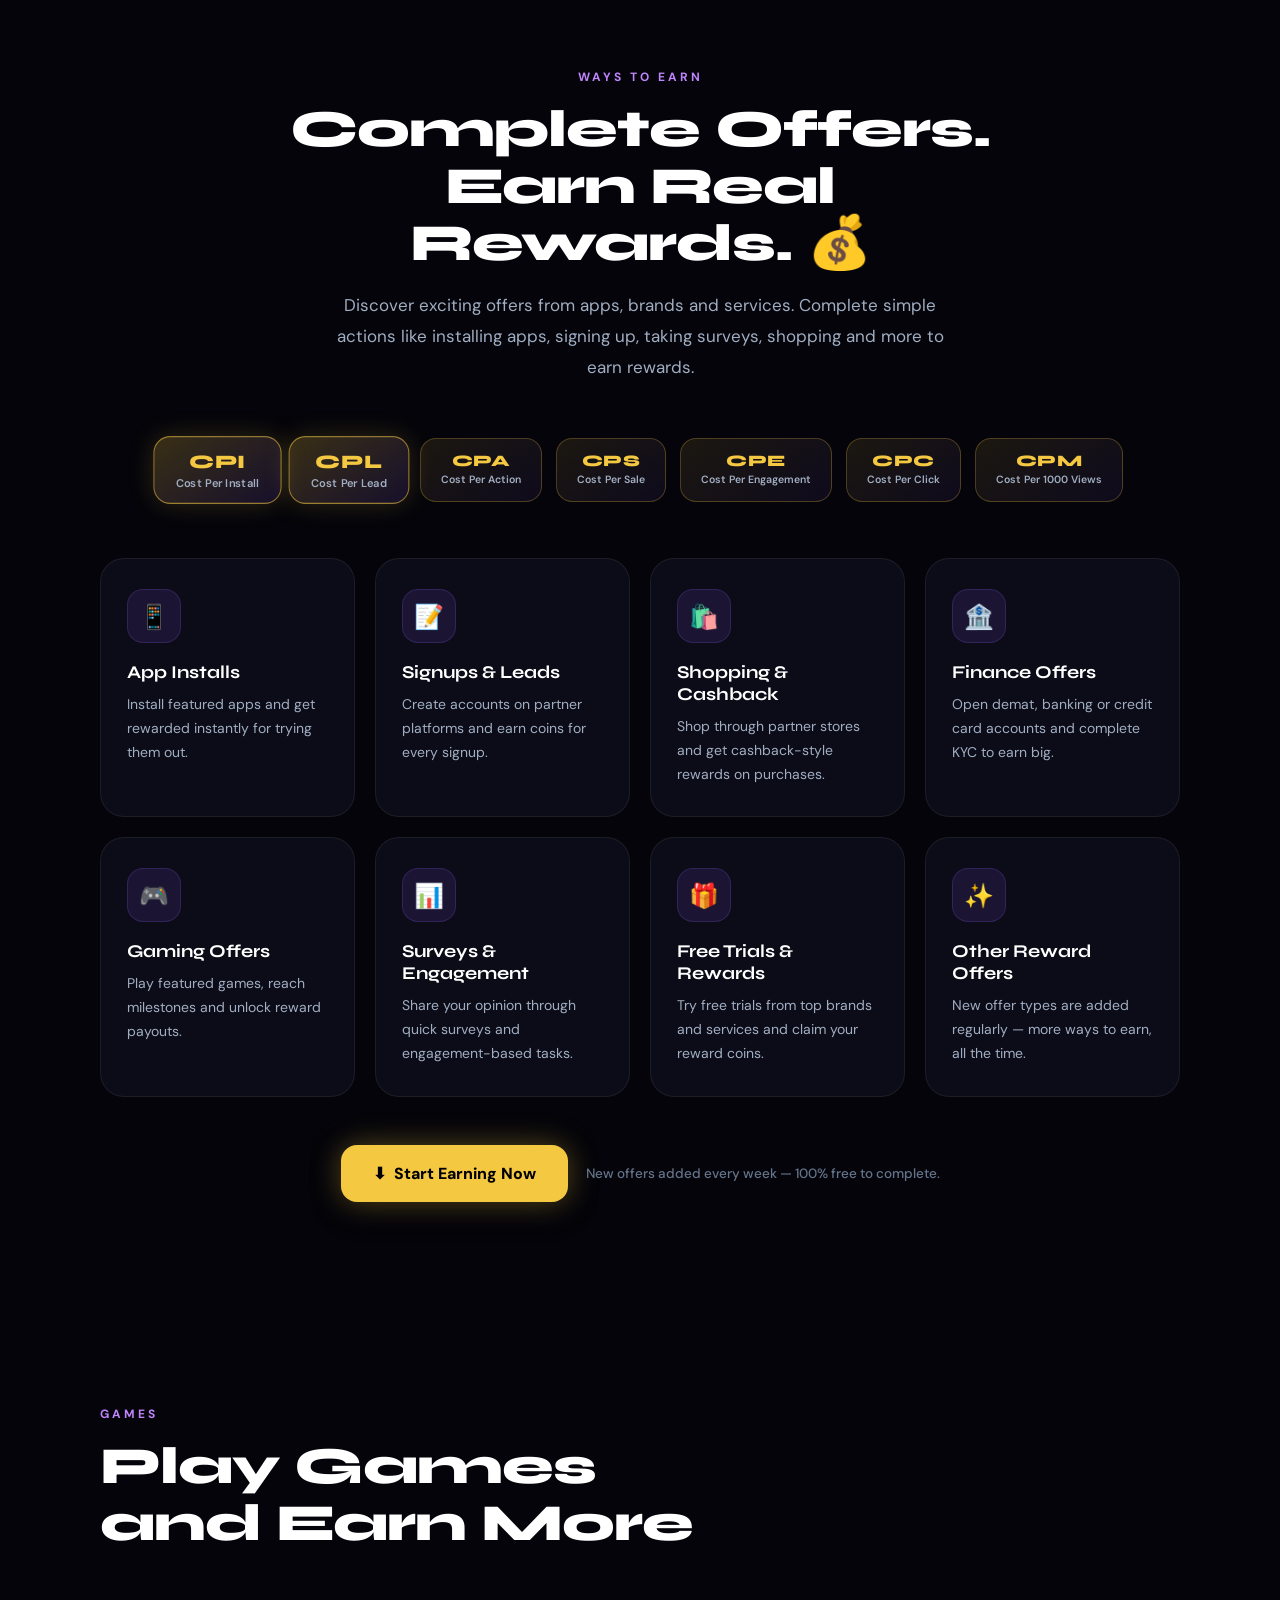
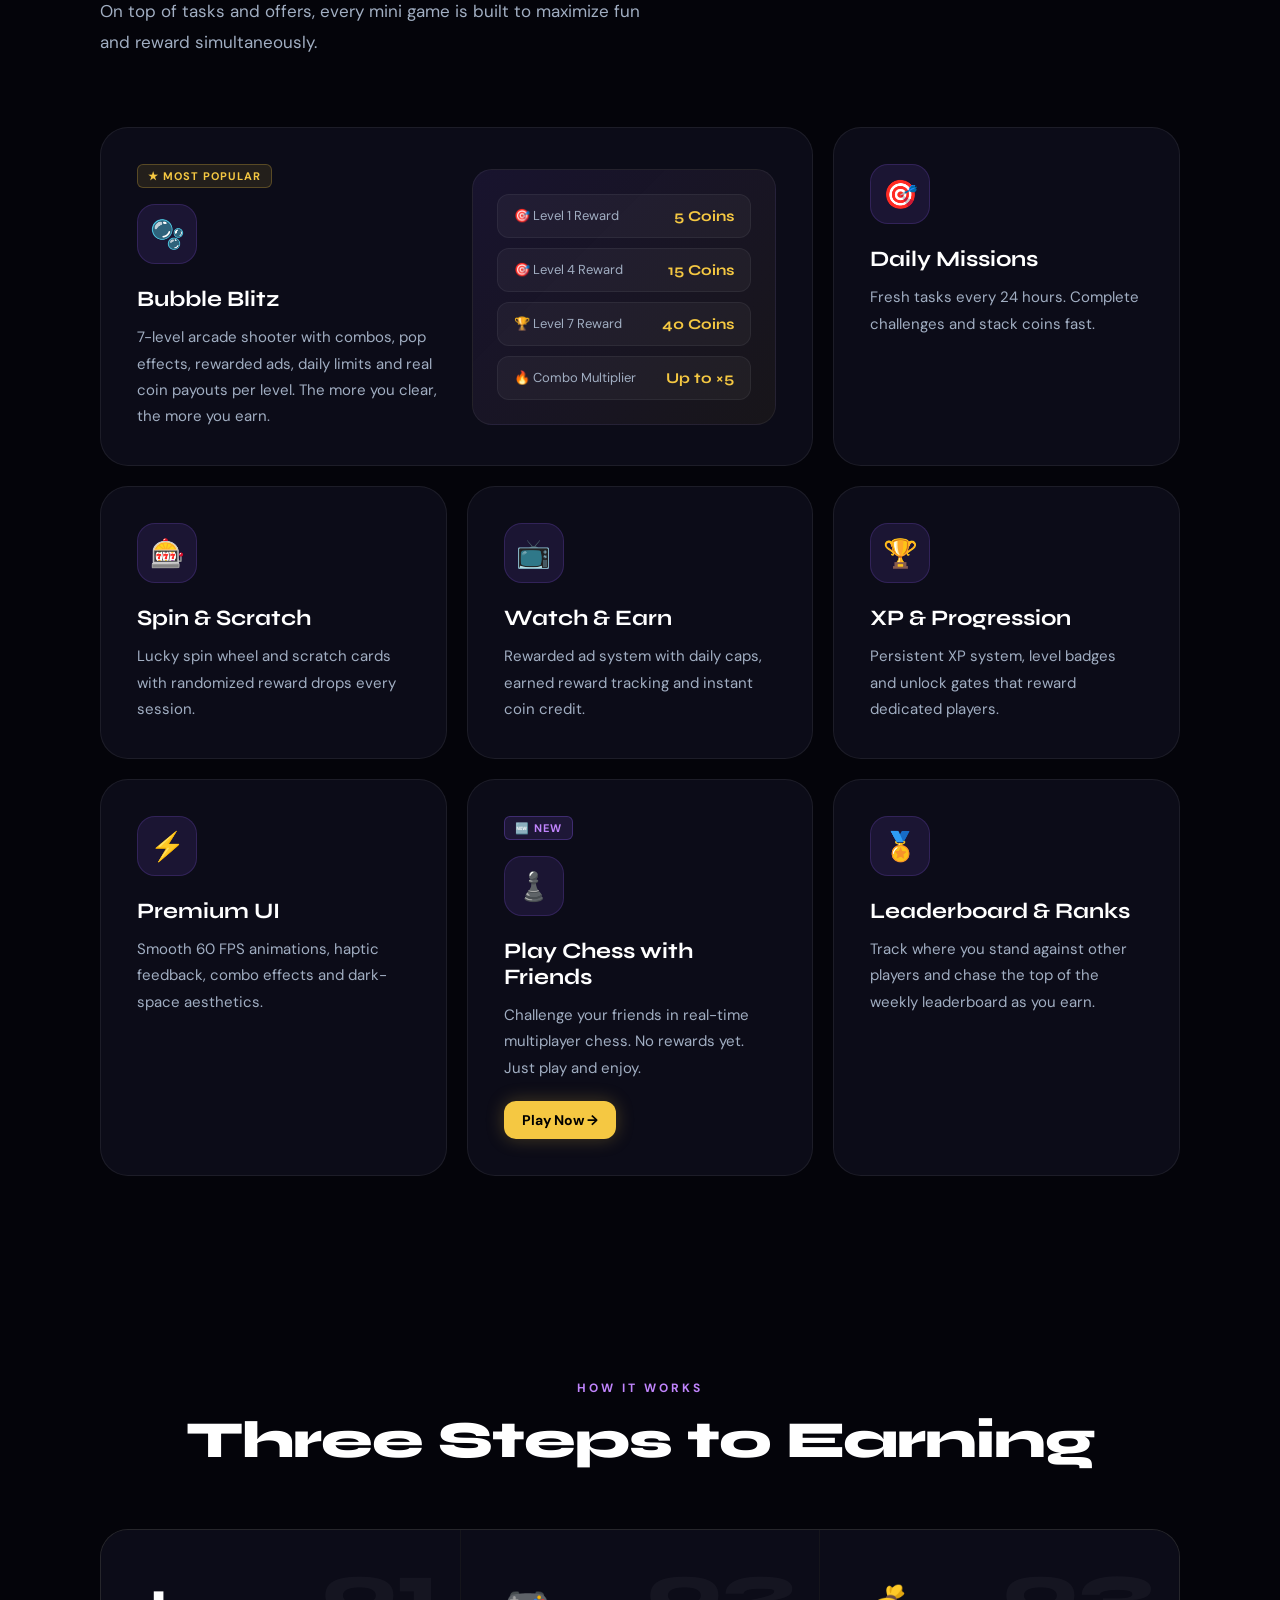
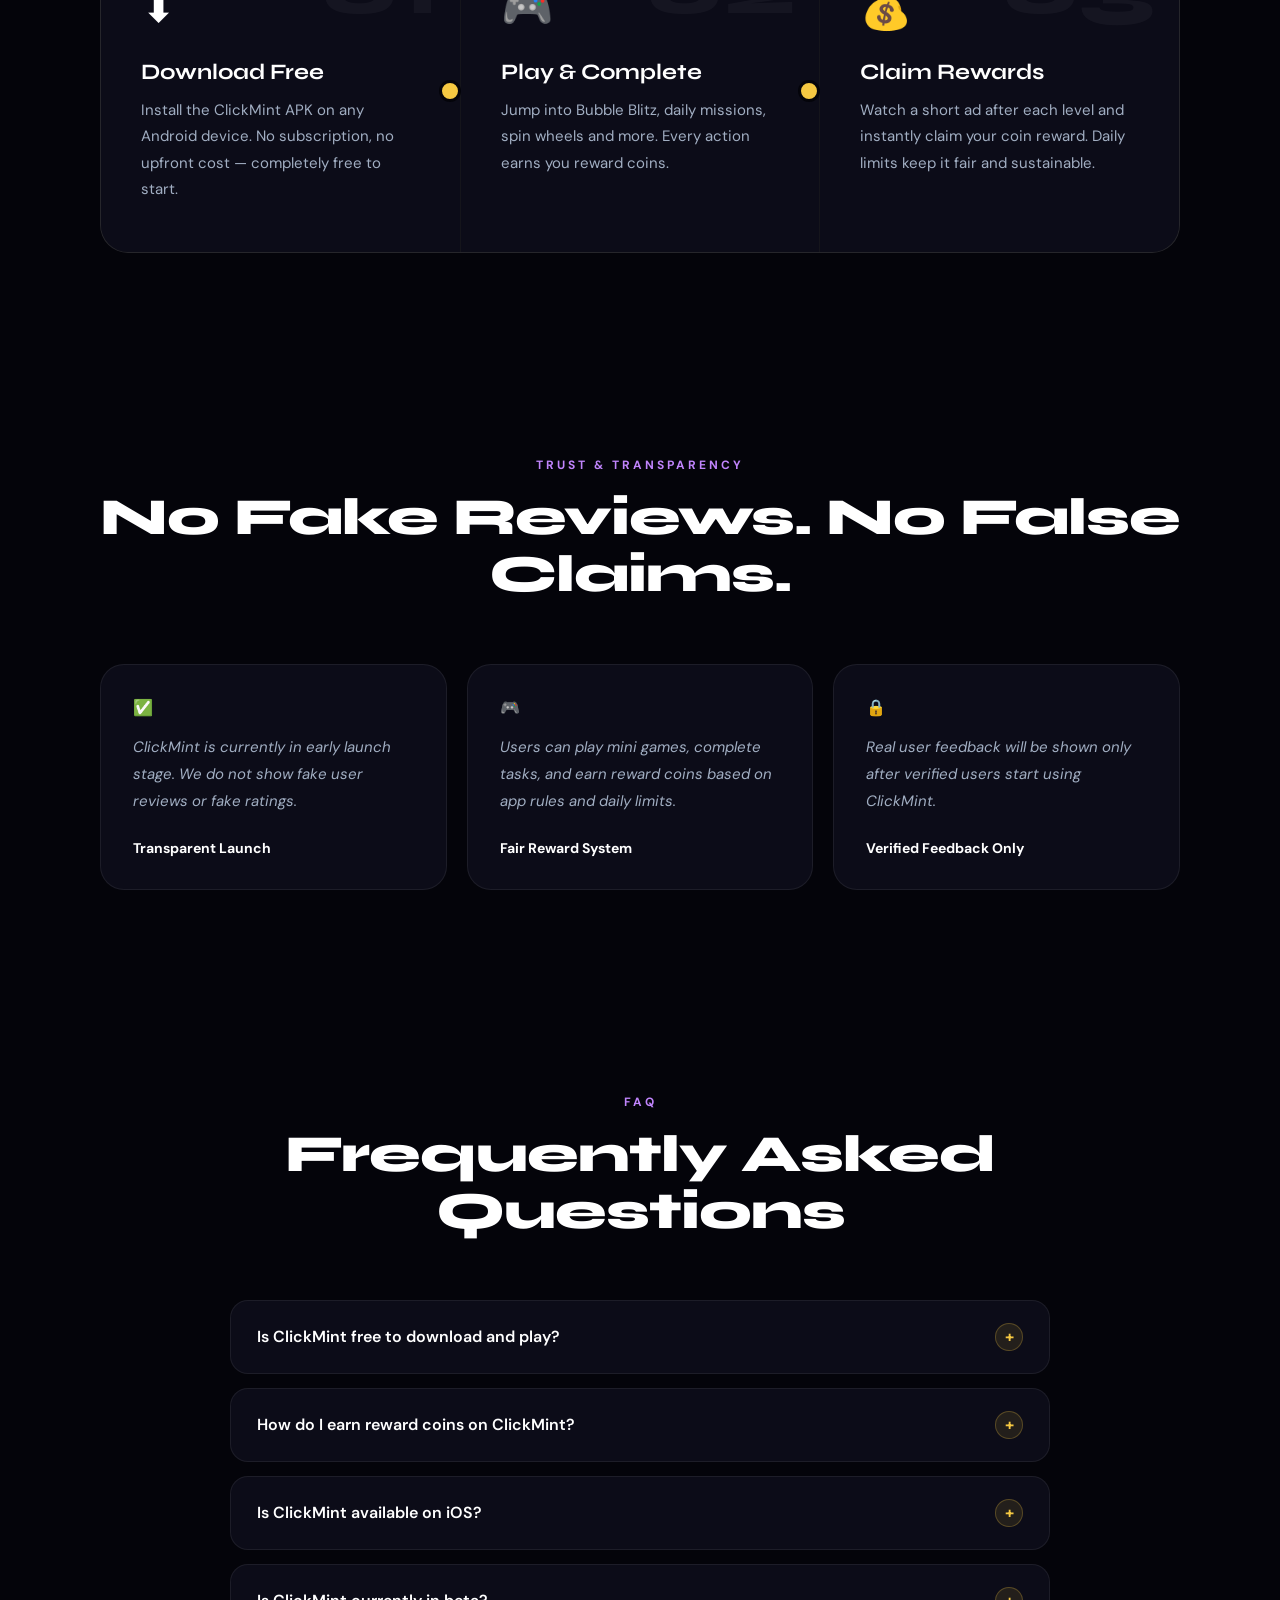
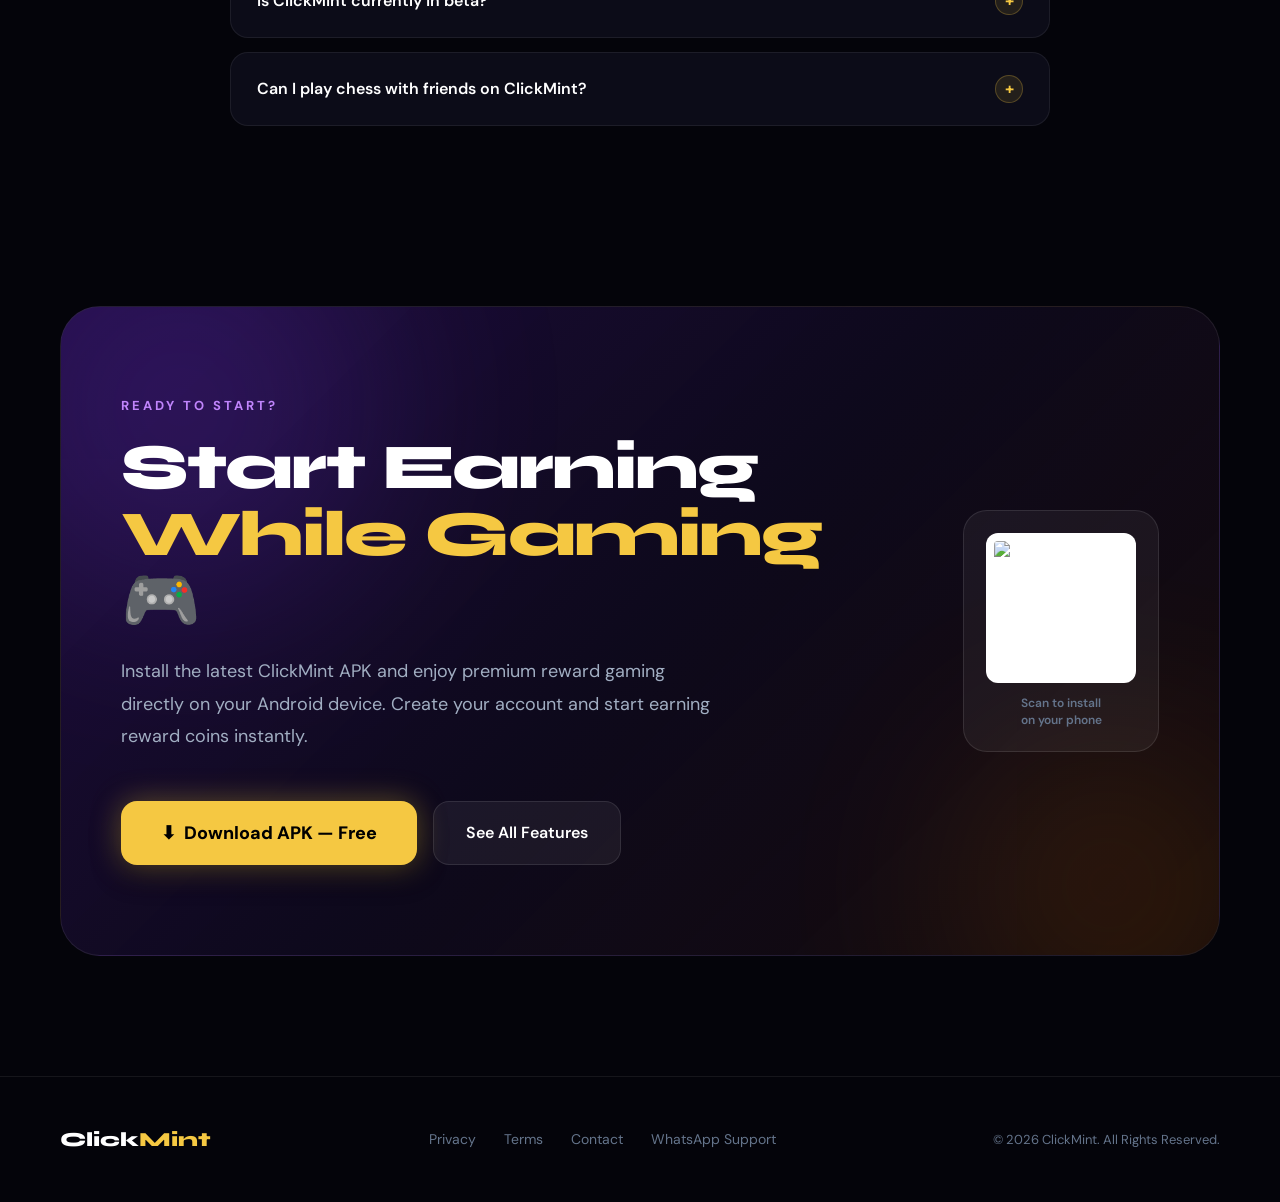
==== commit d590b2b5: "Update index.html" ====
--- a/index.html
+++ b/index.html
@@ -857,12 +857,12 @@
 
           <div class="cta-qr">
             <img
-              src=""https://api.qrserver.com/v1/create-qr-code/?size=180x180&margin=8&data=https%3A%2F%2Fwww.mediafire.com%2Ffile%2F9mc6apodscjs8v2%2FClickmint_1.0.8.apk%2Ffile""
-              alt="Scan QR code to install the ClickMint APK on your phone"
-              width="150"
-              height="150"
-              loading="lazy"
-            />
+  src="https://api.qrserver.com/v1/create-qr-code/?size=180x180&margin=8&data=https%3A%2F%2Fwww.mediafire.com%2Ffile%2Fbdx8fxqqdacyusj%2Fclick27.apk%2Ffile"
+  alt="Scan QR code to install the Click27 APK on your phone"
+  width="150"
+  height="150"
+  loading="lazy"
+/>
             <span>Scan to install<br />on your phone</span>
           </div>
         </div>
@@ -877,7 +877,7 @@
         <p>Create your account first, then login inside the app.</p>
 
         <a
-          href="https://www.mediafire.com/file/9mc6apodscjs8v2/Clickmint_1.0.8.apk/file"
+          href="https://www.mediafire.com/file/bdx8fxqqdacyusj/click27.apk/file"
           class="popup-download"
           target="_blank"
         >
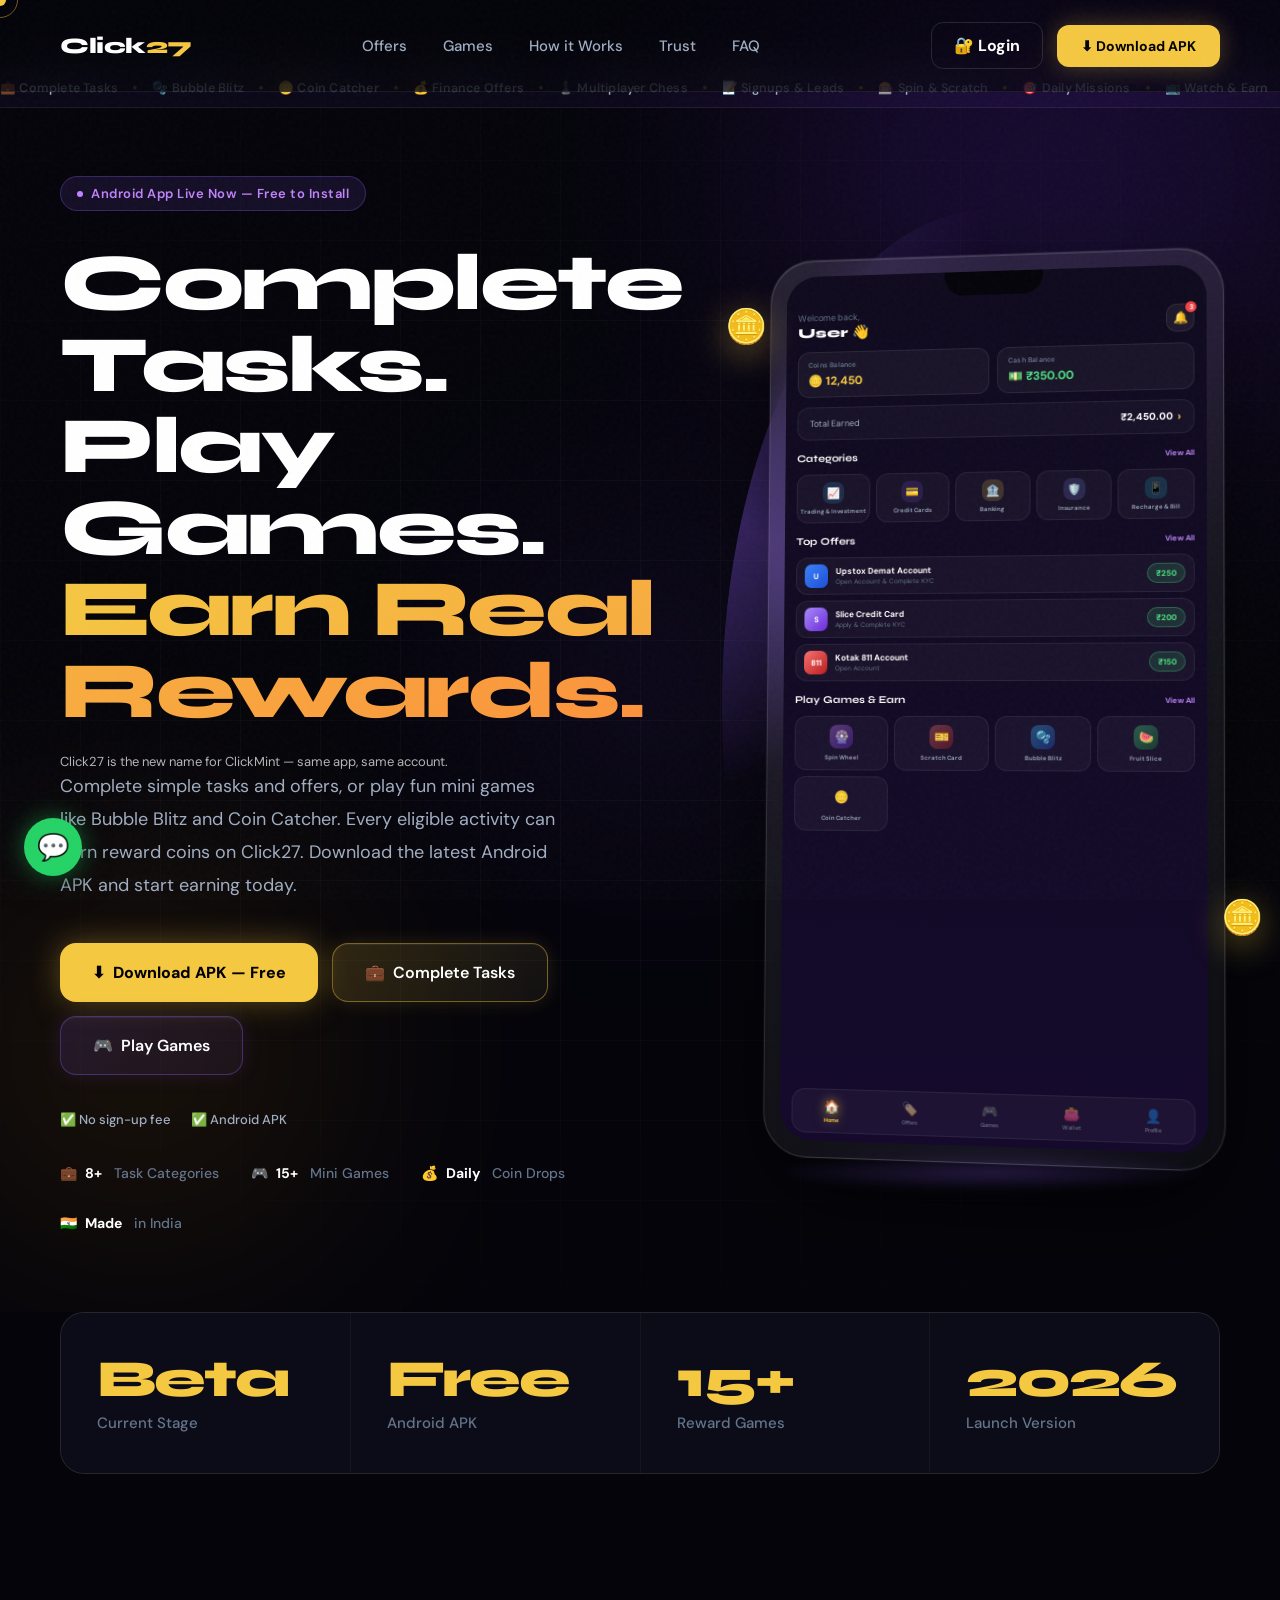
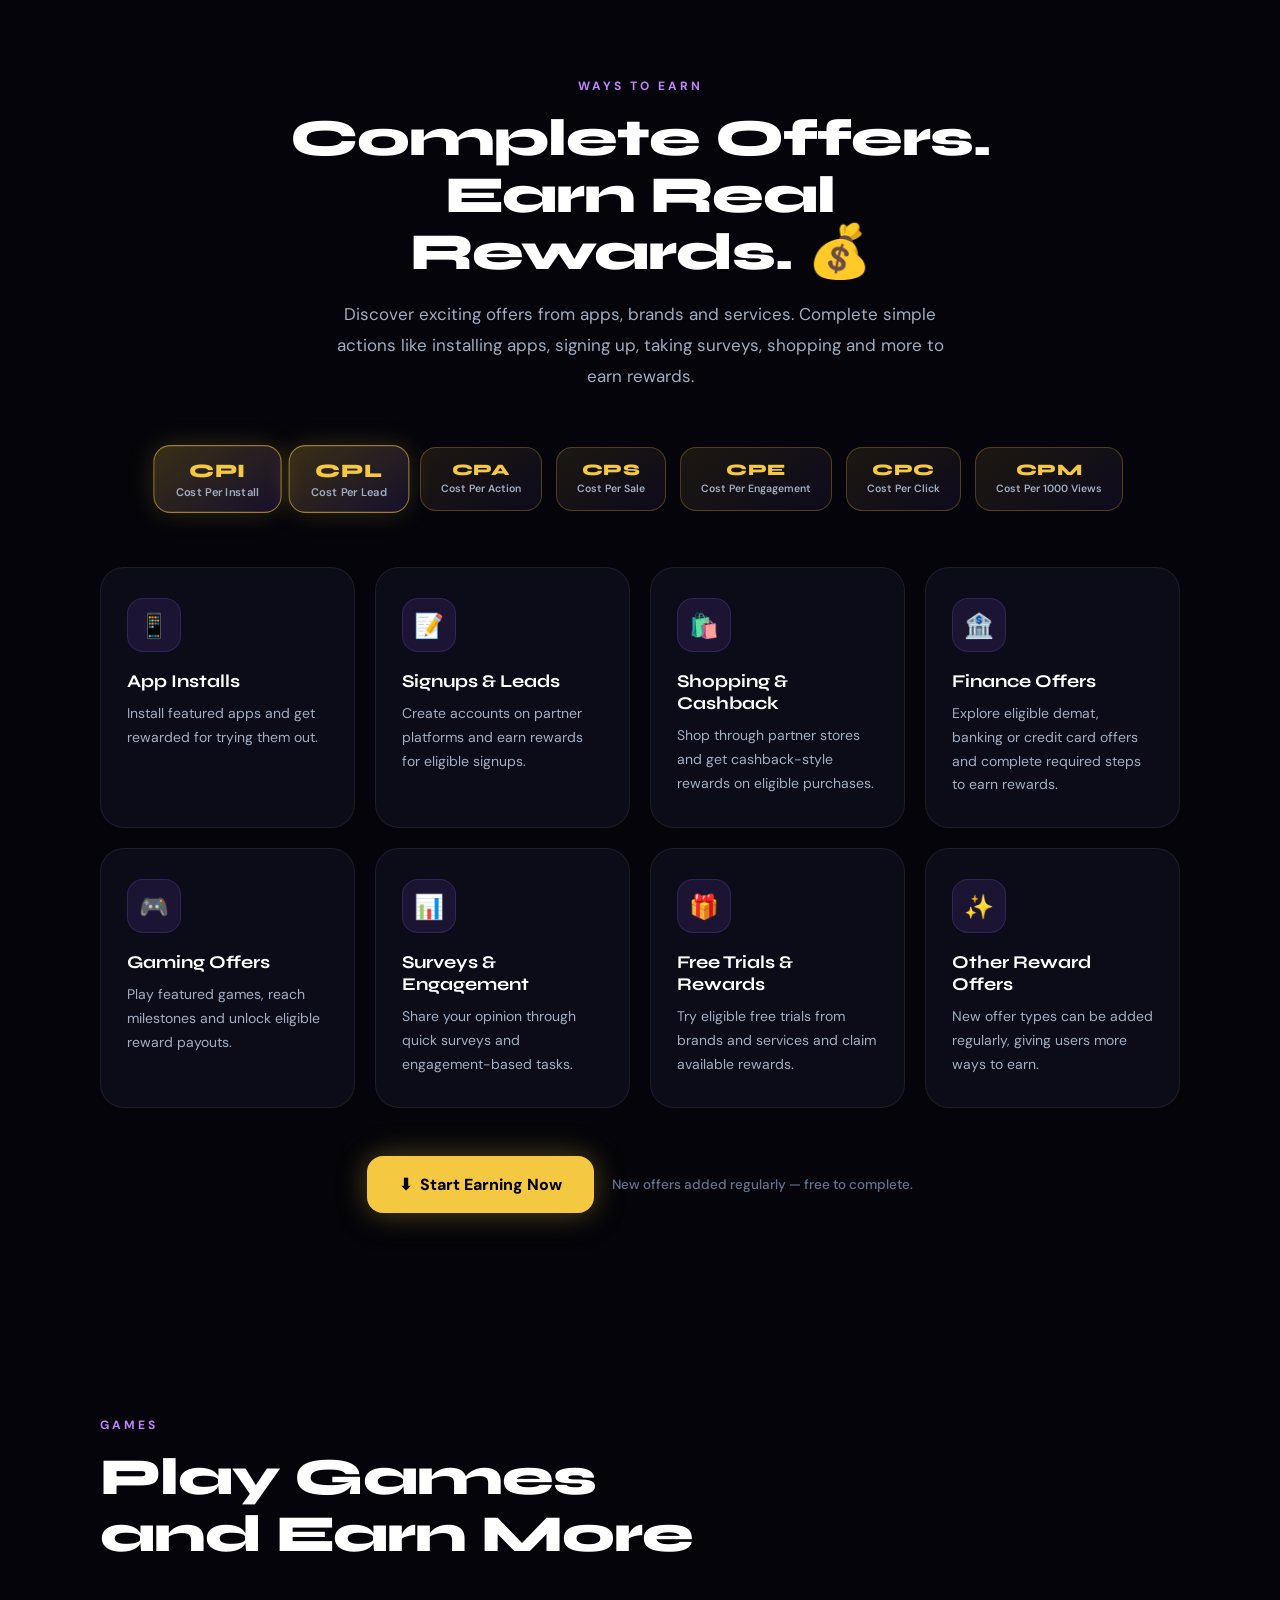
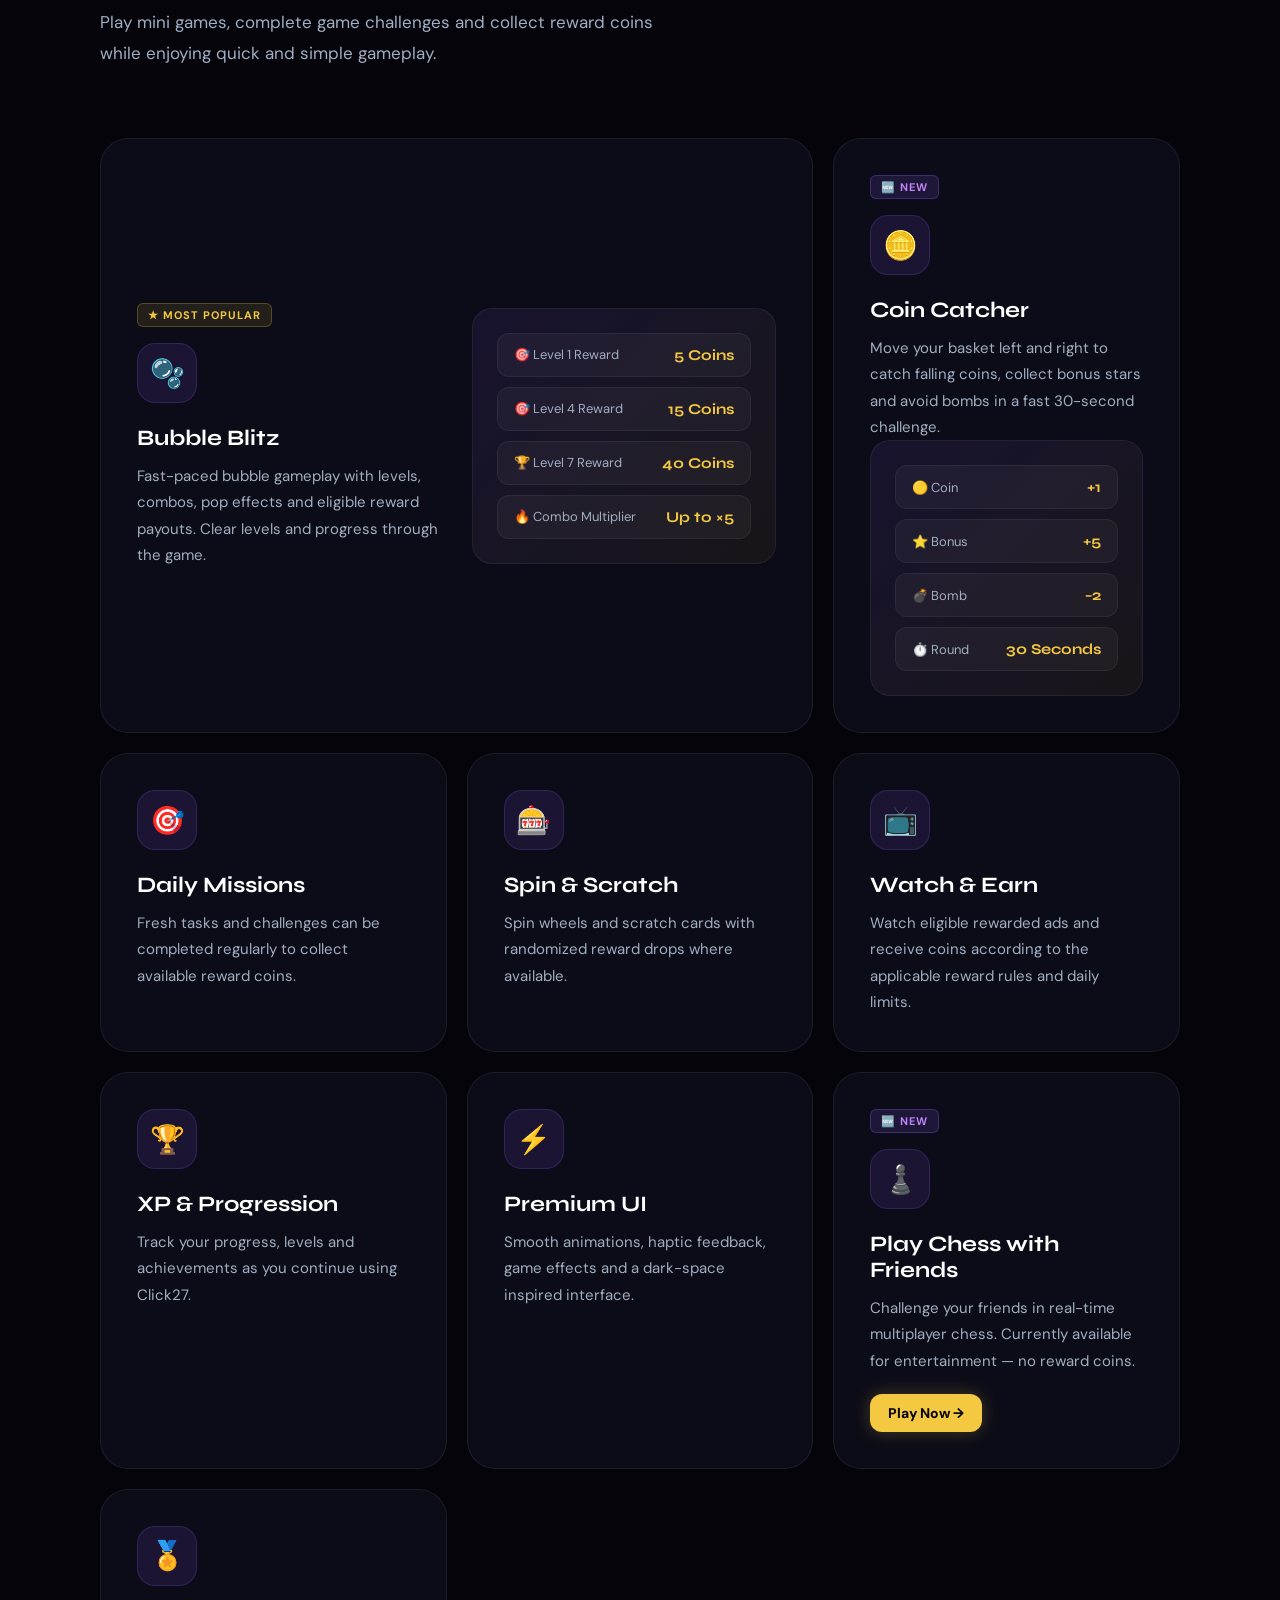
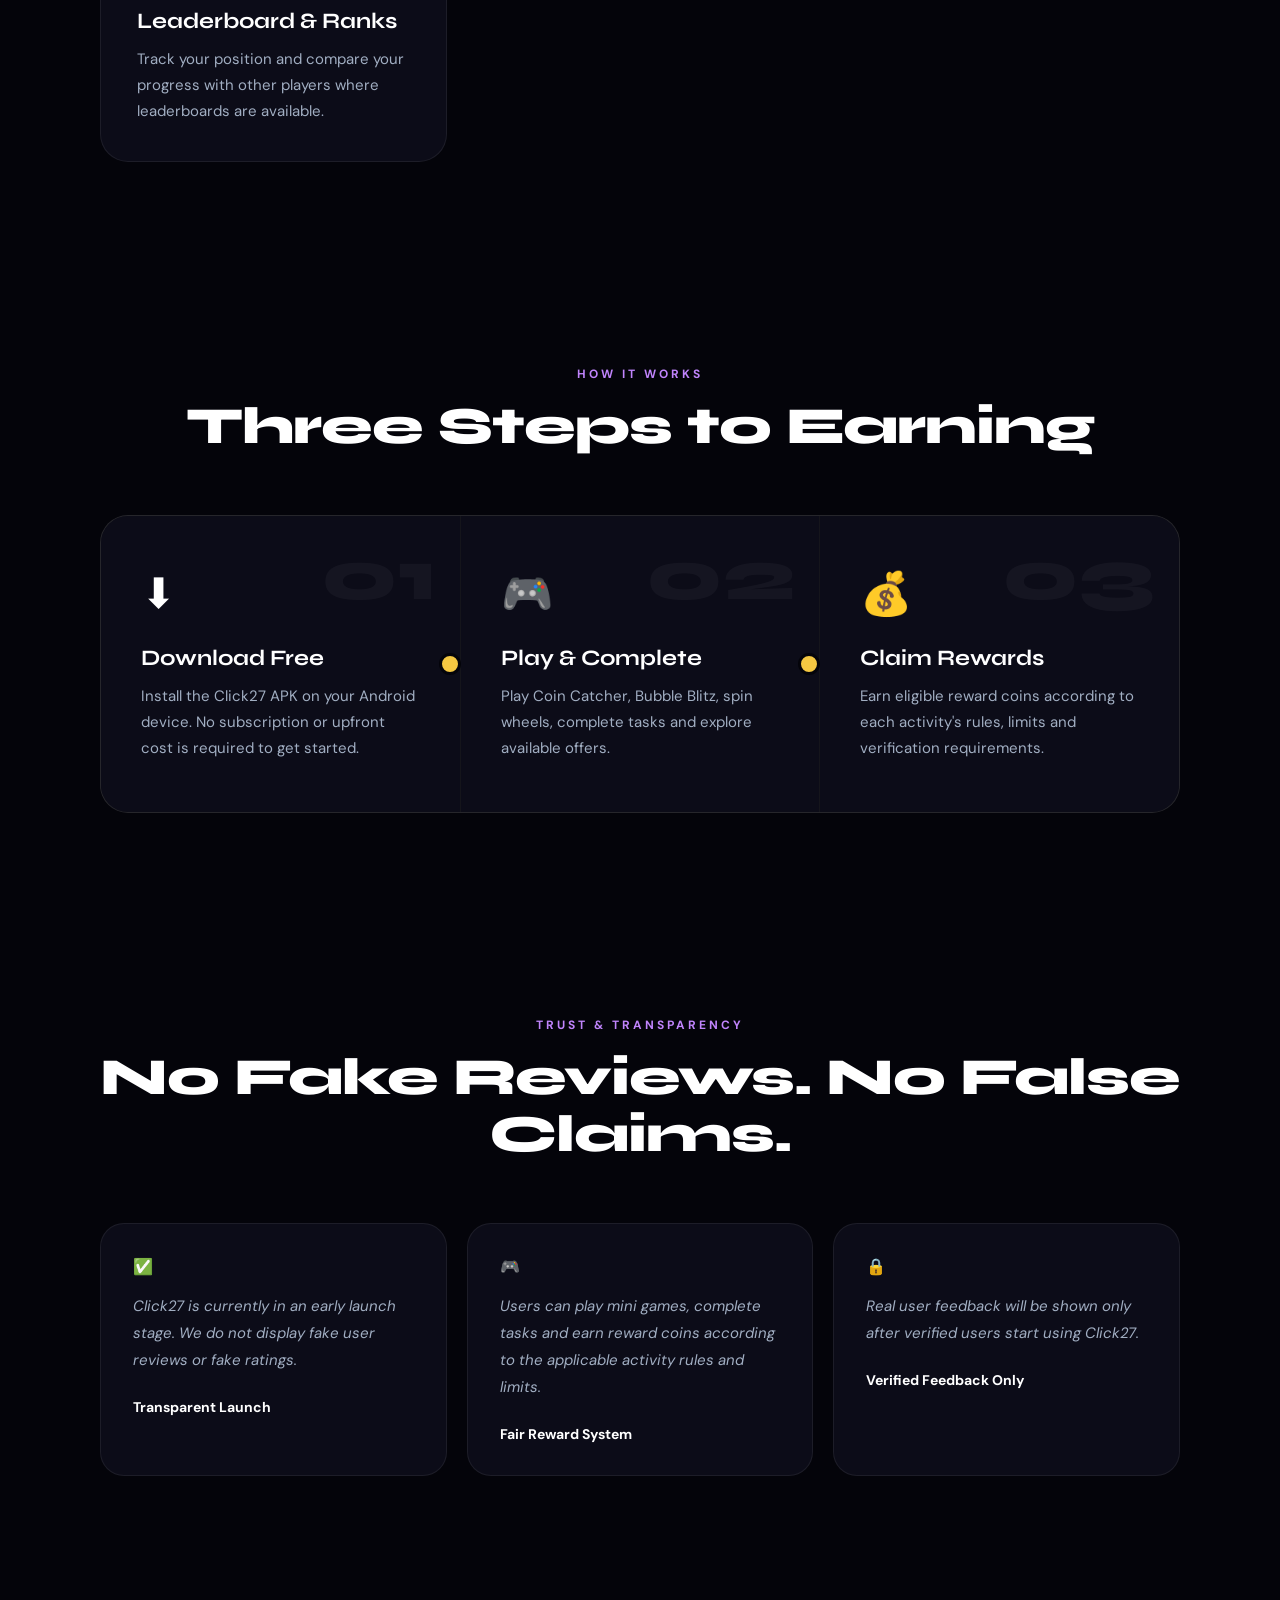
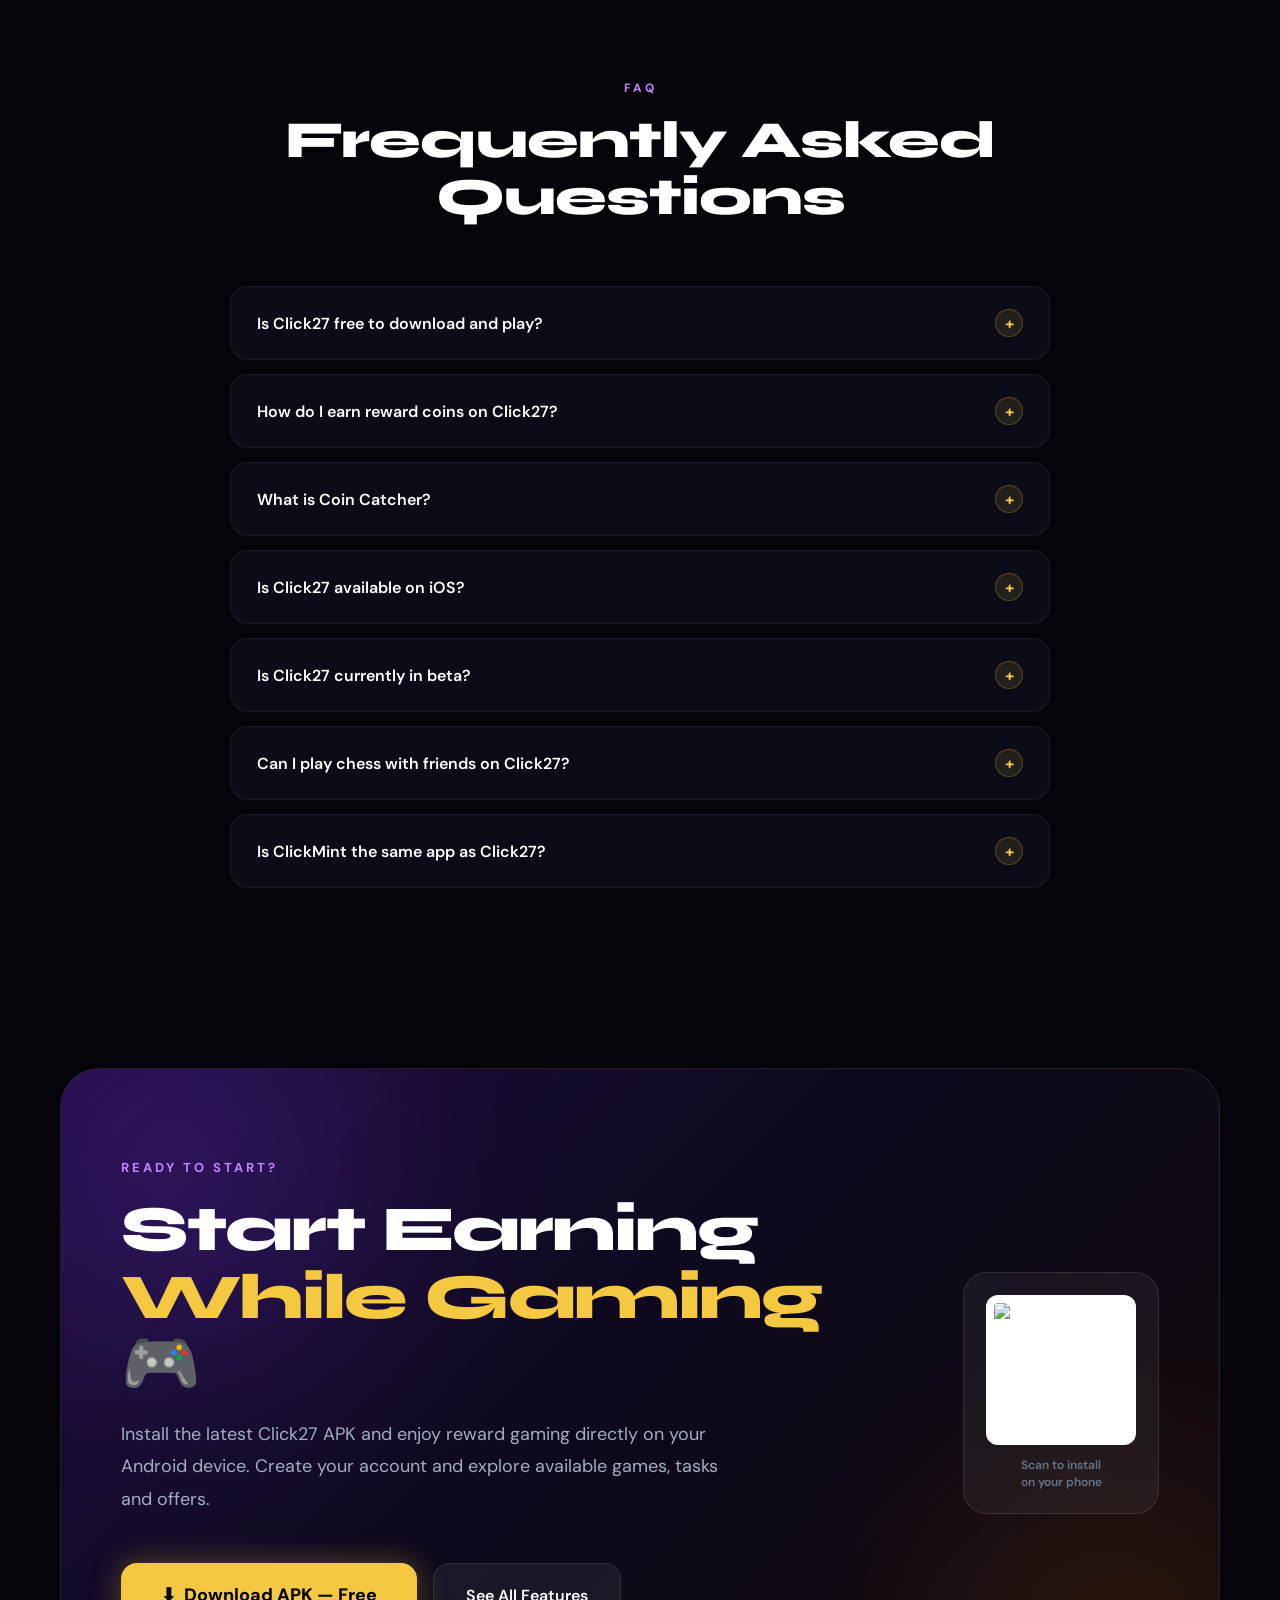
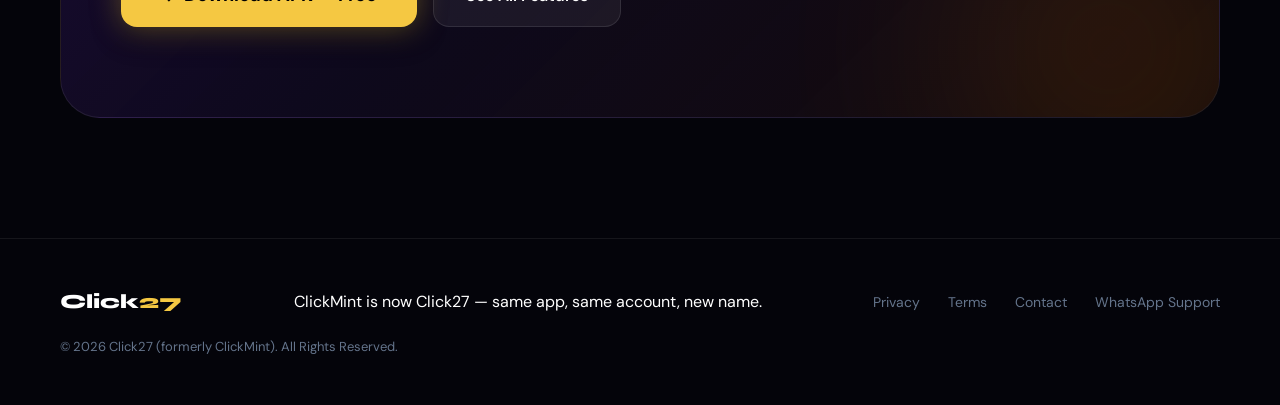
==== commit 217c2ff2: "update" ====
--- a/index.html
+++ b/index.html
@@ -1,11 +1,19 @@
 <!doctype html>
 <html lang="en">
   <head>
-    <title>ClickMint - Earn Money Playing Games & Completing Tasks</title>
+    <title>
+      Click27 (Formerly ClickMint) - Earn Rewards Playing Games & Completing
+      Tasks | Free Android App
+    </title>
 
     <meta charset="UTF-8" />
     <meta name="viewport" content="width=device-width, initial-scale=1.0" />
-
+    <meta http-equiv="Content-Language" content="en-IN" />
+    <link rel="dns-prefetch" href="//pagead2.googlesyndication.com" />
+    <link rel="dns-prefetch" href="//www.googletagmanager.com" />
+    <link rel="dns-prefetch" href="//api.qrserver.com" />
+
+    <!-- Google AdSense -->
     <script
       async
       src="https://pagead2.googlesyndication.com/pagead/js/adsbygoogle.js?client=ca-pub-2485901070681518"
@@ -13,81 +21,145 @@
     ></script>
 
     <meta name="theme-color" content="#050507" />
+
     <meta
       name="description"
-      content="Play games, complete tasks, earn reward coins and redeem rewards with ClickMint. Download the latest Android APK now."
+      content="Click27 (formerly ClickMint) is a free Android reward app — play Bubble Blitz, Coin Catcher & multiplayer Chess, complete simple tasks and offers, and earn reward coins daily. Same app, same account, new name. Download the latest APK now."
     />
+
+    <!-- Keep ClickMint keywords for old search traffic -->
     <meta
       name="keywords"
-      content="clickmint, click mint, earn money app, reward app, android earning app, play games earn money, task earning app, clickmint apk"
+      content="click27, click 27, clickmint, click mint, clickmint to click27, clickmint renamed, click27 apk, clickmint apk, click27 earning app, clickmint earning app, click27 reward app, clickmint reward app, earn money app, earn rewards app, android earning app, play games earn money, play games earn rewards, task earning app, reward coins app, gaming rewards app, bubble blitz game, coin catcher game"
     />
-    <meta name="author" content="ClickMint" />
-    <meta name="robots" content="index, follow, max-image-preview:large" />
+
+    <meta name="author" content="Click27" />
+    <meta
+      name="robots"
+      content="index, follow, max-image-preview:large, max-snippet:-1, max-video-preview:-1"
+    />
+    <meta name="googlebot" content="index, follow" />
+    <meta name="rating" content="general" />
 
     <link rel="canonical" href="https://www.clickmint.live/" />
+    <link rel="alternate" hreflang="en-in" href="https://www.clickmint.live/" />
+    <link
+      rel="alternate"
+      hreflang="x-default"
+      href="https://www.clickmint.live/"
+    />
+    <link rel="sitemap" type="application/xml" href="/sitemap.xml" />
+
     <link rel="icon" type="image/png" href="/clickmint.webp" />
     <link rel="apple-touch-icon" href="/clickmint.webp" />
 
     <link rel="preconnect" href="https://fonts.googleapis.com" />
     <link rel="preconnect" href="https://fonts.gstatic.com" crossorigin />
 
+    <!-- Open Graph -->
     <meta property="og:type" content="website" />
     <meta property="og:url" content="https://www.clickmint.live/" />
-    <meta property="og:site_name" content="ClickMint" />
+    <meta property="og:site_name" content="Click27" />
     <meta property="og:locale" content="en_IN" />
-    <meta property="og:title" content="ClickMint - Play. Earn. Win." />
+
+    <meta
+      property="og:title"
+      content="Click27 (formerly ClickMint) - Play. Earn. Win."
+    />
+
     <meta
       property="og:description"
-      content="Play games, complete missions and earn rewards with ClickMint."
+      content="Click27 is the new name for ClickMint. Play games, complete tasks and earn rewards — same app, same account."
     />
+
     <meta
       property="og:image"
       content="https://www.clickmint.live/og-image.webp"
     />
+
     <meta property="og:image:width" content="1200" />
     <meta property="og:image:height" content="630" />
+
     <meta
       property="og:image:alt"
-      content="ClickMint - Play games and earn reward coins"
+      content="Click27 - Play games and earn reward coins"
     />
 
+    <!-- Twitter -->
     <meta name="twitter:card" content="summary_large_image" />
-    <meta name="twitter:title" content="ClickMint - Play. Earn. Win." />
-    <meta name="twitter:description" content="Play games and earn rewards." />
+
+    <meta
+      name="twitter:title"
+      content="Click27 (formerly ClickMint) - Play. Earn. Win."
+    />
+
+    <meta
+      name="twitter:description"
+      content="Click27 is the new name for ClickMint. Play games, complete tasks and earn rewards — same app, same account."
+    />
+
     <meta
       name="twitter:image"
       content="https://www.clickmint.live/og-image.webp"
     />
+
+    <!-- Fonts -->
     <link
-      href="https://fonts.googleapis.com/css2?family=Syne:wght@400;500;600;700;800&family=DM+Sans:ital,opsz,wght@0,9..40,300;0,9..40,400;0,9..40,500;1,9..40,300&display=swap"
+      href="https://fonts.googleapis.com/css2?family=Syne:wght@400;500;600;700;800&family=DM+Sans:ital,opsz,wght@0,9..40,300;0,9..40,400;0,9..40,500;1,0..40,300&display=swap"
       rel="stylesheet"
     />
+
     <link rel="stylesheet" href="style.css" />
 
+    <!-- Software Schema -->
     <script type="application/ld+json">
       {
         "@context": "https://schema.org",
         "@type": "SoftwareApplication",
-        "name": "ClickMint",
+        "name": "Click27",
+        "alternateName": ["ClickMint", "Click 27", "Click Mint"],
         "applicationCategory": "GameApplication",
+        "applicationSubCategory": "RewardApp",
         "operatingSystem": "Android",
-        "description": "Play games, complete tasks and earn rewards with ClickMint.",
+        "description": "Click27, formerly known as ClickMint, is a free rewards app. Play mini games, complete tasks and offers, and earn reward coins.",
         "url": "https://www.clickmint.live",
-        "offers": { "@type": "Offer", "price": "0", "priceCurrency": "INR" }
+        "downloadUrl": "https://www.mediafire.com/file/umz2azbpvcnav40/Click27V1.0.9.apk/file",
+        "softwareVersion": "1.0.9",
+        "offers": {
+          "@type": "Offer",
+          "price": "0",
+          "priceCurrency": "INR"
+        }
       }
     </script>
 
+    <!-- Organization Schema -->
     <script type="application/ld+json">
       {
         "@context": "https://schema.org",
         "@type": "Organization",
-        "name": "ClickMint",
+        "name": "Click27",
+        "alternateName": ["ClickMint", "Click 27", "Click Mint"],
         "url": "https://www.clickmint.live",
         "logo": "https://www.clickmint.live/clickmint.webp",
-        "email": "clickmint38@gmail.com"
+        "email": "clickmint38@gmail.com",
+        "description": "Click27 is the rebranded name for ClickMint, a free Android rewards app.",
+        "sameAs": ["https://wa.me/919920082731"]
       }
     </script>
 
+    <!-- WebSite Schema -->
+    <script type="application/ld+json">
+      {
+        "@context": "https://schema.org",
+        "@type": "WebSite",
+        "name": "Click27",
+        "alternateName": "ClickMint",
+        "url": "https://www.clickmint.live/"
+      }
+    </script>
+
+    <!-- FAQ Schema -->
     <script type="application/ld+json">
       {
         "@context": "https://schema.org",
@@ -95,69 +167,109 @@
         "mainEntity": [
           {
             "@type": "Question",
-            "name": "Is ClickMint free to download and play?",
+            "name": "Is Click27 free to download and play?",
             "acceptedAnswer": {
               "@type": "Answer",
-              "text": "Yes. ClickMint is 100% free to download and play. There's no subscription or upfront cost — you install the APK and start playing right away."
+              "text": "Yes. Click27 is free to download and play. There is no subscription or upfront cost."
             }
           },
           {
             "@type": "Question",
-            "name": "How do I earn reward coins on ClickMint?",
+            "name": "How do I earn reward coins on Click27?",
             "acceptedAnswer": {
               "@type": "Answer",
-              "text": "You earn reward coins by playing mini games like Bubble Blitz and Chess, completing daily missions, using the spin & scratch wheel, and watching rewarded ads. Each activity has its own coin payout and daily limits."
+              "text": "You can earn reward coins by playing mini games such as Coin Catcher and Bubble Blitz, completing tasks and missions, using spin and scratch features, and watching eligible rewarded ads. Each activity may have its own payout and daily limits."
             }
           },
           {
             "@type": "Question",
-            "name": "Is ClickMint available on iOS?",
+            "name": "What is Coin Catcher?",
             "acceptedAnswer": {
               "@type": "Answer",
-              "text": "ClickMint currently ships as an Android APK. An iOS version is not available yet."
+              "text": "Coin Catcher is a fast mini game where you move a basket left and right to catch falling coins. Normal coins give +1, bonus stars give +5, while bombs deduct 2 points. Each round lasts 30 seconds."
             }
           },
           {
             "@type": "Question",
-            "name": "Is ClickMint currently in beta?",
+            "name": "Is Click27 available on iOS?",
             "acceptedAnswer": {
               "@type": "Answer",
-              "text": "Yes. ClickMint is in an early launch / beta stage, which is why the app does not display fake reviews or fake ratings. Real user feedback will be published once verified users start using ClickMint."
+              "text": "Click27 currently ships as an Android APK. An iOS version is not available yet."
             }
           },
           {
             "@type": "Question",
-            "name": "Can I play chess with friends on ClickMint?",
+            "name": "Is Click27 currently in beta?",
             "acceptedAnswer": {
               "@type": "Answer",
-              "text": "Yes. ClickMint includes a real-time multiplayer Chess game where you can challenge your friends directly from the website or app."
+              "text": "Yes. Click27 is in an early launch and beta stage. Real user feedback will be published once verified users start using the app."
+            }
+          },
+          {
+            "@type": "Question",
+            "name": "Can I play chess with friends on Click27?",
+            "acceptedAnswer": {
+              "@type": "Answer",
+              "text": "Yes. Click27 includes a real-time multiplayer Chess game where users can challenge their friends. Chess is currently available for entertainment and does not provide reward coins."
+            }
+          },
+          {
+            "@type": "Question",
+            "name": "Is ClickMint the same app as Click27?",
+            "acceptedAnswer": {
+              "@type": "Answer",
+              "text": "Yes. ClickMint has been renamed to Click27. It is the same rewards app, same account system and same team — only the name and branding have changed."
             }
           }
         ]
       }
     </script>
 
-    <!-- Google tag (gtag.js) -->
+    <!-- BreadcrumbList Schema -->
+    <script type="application/ld+json">
+      {
+        "@context": "https://schema.org",
+        "@type": "BreadcrumbList",
+        "itemListElement": [
+          {
+            "@type": "ListItem",
+            "position": 1,
+            "name": "Home",
+            "item": "https://www.clickmint.live/"
+          }
+        ]
+      }
+    </script>
+
+    <!-- Google Analytics -->
     <script
       async
       src="https://www.googletagmanager.com/gtag/js?id=G-5VB08GXGZ8"
     ></script>
+
     <script>
       window.dataLayer = window.dataLayer || [];
+
       function gtag() {
         dataLayer.push(arguments);
       }
+
       gtag("js", new Date());
       gtag("config", "G-5VB08GXGZ8");
     </script>
   </head>
+
   <body>
     <div id="cursor"></div>
     <div id="cursor-ring"></div>
+
     <div class="scroll-progress" id="scrollProgress"></div>
 
+    <!-- NAVBAR -->
     <nav>
-      <div class="nav-logo">Click<span>Mint</span></div>
+      <div class="nav-logo" aria-label="Click27, formerly ClickMint">
+        Click<span>27</span>
+      </div>
 
       <ul class="nav-links">
         <li><a href="#offers">Offers</a></li>
@@ -166,49 +278,77 @@
         <li><a href="#trust">Trust</a></li>
         <li><a href="#faq">FAQ</a></li>
       </ul>
+
       <div class="nav-actions">
         <a href="/clickmint-web/login" class="nav-login"> 🔐 Login </a>
+
         <a href="#" class="nav-cta openDownloadPopup"> ⬇ Download APK </a>
       </div>
     </nav>
 
-    <!-- FEATURE TICKER (signature strip) -->
+    <!-- TICKER -->
     <div class="ticker-wrap" aria-hidden="true">
       <div class="ticker-track">
         <span class="ticker-item">💼 Complete Tasks</span>
         <span class="ticker-dot">•</span>
+
         <span class="ticker-item">🫧 Bubble Blitz</span>
         <span class="ticker-dot">•</span>
+
+        <span class="ticker-item">🪙 Coin Catcher</span>
+        <span class="ticker-dot">•</span>
+
         <span class="ticker-item">💰 Finance Offers</span>
         <span class="ticker-dot">•</span>
+
         <span class="ticker-item">♟️ Multiplayer Chess</span>
         <span class="ticker-dot">•</span>
+
         <span class="ticker-item">📝 Signups & Leads</span>
         <span class="ticker-dot">•</span>
+
         <span class="ticker-item">🎰 Spin & Scratch</span>
         <span class="ticker-dot">•</span>
+
         <span class="ticker-item">🎯 Daily Missions</span>
         <span class="ticker-dot">•</span>
+
         <span class="ticker-item">📺 Watch & Earn</span>
         <span class="ticker-dot">•</span>
+
         <span class="ticker-item">🏅 Leaderboards</span>
-        <span class="ticker-dot">•</span>
+
+        <span class="ticker-dot">•</span>
+
+        <!-- Duplicate for infinite ticker -->
+
         <span class="ticker-item">💼 Complete Tasks</span>
         <span class="ticker-dot">•</span>
+
         <span class="ticker-item">🫧 Bubble Blitz</span>
         <span class="ticker-dot">•</span>
+
+        <span class="ticker-item">🪙 Coin Catcher</span>
+        <span class="ticker-dot">•</span>
+
         <span class="ticker-item">💰 Finance Offers</span>
         <span class="ticker-dot">•</span>
+
         <span class="ticker-item">♟️ Multiplayer Chess</span>
         <span class="ticker-dot">•</span>
+
         <span class="ticker-item">📝 Signups & Leads</span>
         <span class="ticker-dot">•</span>
+
         <span class="ticker-item">🎰 Spin & Scratch</span>
         <span class="ticker-dot">•</span>
+
         <span class="ticker-item">🎯 Daily Missions</span>
         <span class="ticker-dot">•</span>
+
         <span class="ticker-item">📺 Watch & Earn</span>
         <span class="ticker-dot">•</span>
+
         <span class="ticker-item">🏅 Leaderboards</span>
       </div>
     </div>
@@ -218,6 +358,7 @@
       <div class="orb orb1"></div>
       <div class="orb orb2"></div>
       <div class="orb orb3"></div>
+
       <div class="grid-lines"></div>
 
       <div class="hero-inner">
@@ -233,10 +374,17 @@
             <em>Earn Real Rewards.</em>
           </h1>
 
+          <p
+            class="hero-rebrand-note"
+            style="font-size: 13px; opacity: 0.7; margin-top: -8px"
+          >
+            Click27 is the new name for ClickMint — same app, same account.
+          </p>
+
           <p class="hero-desc">
-            Complete simple tasks and offers, or play fun mini games like
-            Bubble Blitz and Chess — every action earns you reward coins on
-            ClickMint. Download the latest Android APK and start earning
+            Complete simple tasks and offers, or play fun mini games like Bubble
+            Blitz and Coin Catcher. Every eligible activity can earn reward
+            coins on Click27. Download the latest Android APK and start earning
             today.
           </p>
 
@@ -256,26 +404,29 @@
 
           <div class="hero-micro">
             <span>✅ No sign-up fee</span>
-            <span>✅ Installs in under 30 seconds</span>
+            <span>✅ Android APK</span>
           </div>
 
           <div class="trust-bar">
             <div class="trust-item">
               💼 <strong>8+</strong> &nbsp;Task Categories
             </div>
+
             <div class="trust-item">
               🎮 <strong>15+</strong> &nbsp;Mini Games
             </div>
+
             <div class="trust-item">
               💰 <strong>Daily</strong> &nbsp;Coin Drops
             </div>
+
             <div class="trust-item">
               🇮🇳 <strong>Made</strong> &nbsp;in India
             </div>
           </div>
         </div>
 
-        <!-- PHONE MOCKUP — authentic app home screen -->
+        <!-- PHONE MOCKUP -->
         <div class="phone-wrap">
           <div class="phone-glow-ring"></div>
 
@@ -287,129 +438,177 @@
               <div class="phone-notch"></div>
 
               <div class="app-screen">
-                <!-- Greeting + notification bell -->
+                <!-- HEADER -->
                 <div class="app-header">
                   <div class="app-greeting">
-                    <span class="app-hello">Welcome back,</span>
-                    <span class="app-user">User 👋</span>
-                  </div>
+                    <span class="app-hello"> Welcome back, </span>
+
+                    <span class="app-user"> User 👋 </span>
+                  </div>
+
                   <div class="app-bell">
                     🔔
                     <span class="app-bell-badge">3</span>
                   </div>
                 </div>
 
-                <!-- Coins / Cash balance -->
+                <!-- BALANCE -->
                 <div class="app-balance-row">
                   <div class="app-balance-card">
-                    <span class="app-balance-label">Coins Balance</span>
-                    <span class="app-balance-value">🪙 12,450</span>
-                  </div>
+                    <span class="app-balance-label"> Coins Balance </span>
+
+                    <span class="app-balance-value"> 🪙 12,450 </span>
+                  </div>
+
                   <div class="app-balance-card app-balance-cash">
-                    <span class="app-balance-label">Cash Balance</span>
-                    <span class="app-balance-value">💵 ₹350.00</span>
+                    <span class="app-balance-label"> Cash Balance </span>
+
+                    <span class="app-balance-value"> 💵 ₹350.00 </span>
                   </div>
                 </div>
 
-                <!-- Total earned -->
+                <!-- TOTAL -->
                 <div class="app-earned-row">
                   <span>Total Earned</span>
-                  <strong>₹2,450.00 <em>›</em></strong>
+                  <strong> ₹2,450.00 <em>›</em> </strong>
                 </div>
 
-                <!-- Categories -->
+                <!-- CATEGORIES -->
                 <div class="app-section-head">
                   <h4>Categories</h4>
                   <span>View All</span>
                 </div>
+
                 <div class="app-cats">
                   <div class="app-cat">
                     <div class="app-cat-icon cat-blue">📈</div>
                     <span>Trading &amp; Investment</span>
                   </div>
+
                   <div class="app-cat">
                     <div class="app-cat-icon cat-purple">💳</div>
                     <span>Credit Cards</span>
                   </div>
+
                   <div class="app-cat">
                     <div class="app-cat-icon cat-gold">🏦</div>
                     <span>Banking</span>
                   </div>
+
                   <div class="app-cat">
                     <div class="app-cat-icon cat-indigo">🛡️</div>
                     <span>Insurance</span>
                   </div>
+
                   <div class="app-cat">
                     <div class="app-cat-icon cat-sky">📱</div>
                     <span>Recharge &amp; Bill</span>
                   </div>
                 </div>
 
-                <!-- Top offers -->
+                <!-- TOP OFFERS -->
                 <div class="app-section-head">
                   <h4>Top Offers</h4>
                   <span>View All</span>
                 </div>
+
                 <div class="app-offers-list">
                   <div class="app-offer-row">
                     <div class="app-offer-logo logo-blue">U</div>
+
                     <div class="app-offer-info">
-                      <strong>Upstox Demat Account</strong>
-                      <span>Open Account &amp; Complete KYC</span>
+                      <strong> Upstox Demat Account </strong>
+
+                      <span> Open Account &amp; Complete KYC </span>
                     </div>
+
                     <div class="app-offer-reward">₹250</div>
                   </div>
+
                   <div class="app-offer-row">
                     <div class="app-offer-logo logo-purple">S</div>
+
                     <div class="app-offer-info">
-                      <strong>Slice Credit Card</strong>
-                      <span>Apply &amp; Complete KYC</span>
+                      <strong> Slice Credit Card </strong>
+
+                      <span> Apply &amp; Complete KYC </span>
                     </div>
+
                     <div class="app-offer-reward">₹200</div>
                   </div>
+
                   <div class="app-offer-row">
                     <div class="app-offer-logo logo-red">811</div>
+
                     <div class="app-offer-info">
-                      <strong>Kotak 811 Account</strong>
-                      <span>Open Account</span>
+                      <strong> Kotak 811 Account </strong>
+
+                      <span> Open Account </span>
                     </div>
+
                     <div class="app-offer-reward">₹150</div>
                   </div>
                 </div>
 
-                <!-- Games -->
+                <!-- GAMES -->
                 <div class="app-section-head">
                   <h4>Play Games &amp; Earn</h4>
                   <span>View All</span>
                 </div>
+
                 <div class="app-games-grid">
                   <div class="app-game-tile">
                     <div class="tile-icon tile-purple">🎡</div>
                     <span>Spin Wheel</span>
                   </div>
+
                   <div class="app-game-tile">
                     <div class="tile-icon tile-red">🎫</div>
                     <span>Scratch Card</span>
                   </div>
+
                   <div class="app-game-tile">
                     <div class="tile-icon tile-blue">🫧</div>
                     <span>Bubble Blitz</span>
                   </div>
+
                   <div class="app-game-tile">
                     <div class="tile-icon tile-green">🍉</div>
                     <span>Fruit Slice</span>
                   </div>
+
+                  <div class="app-game-tile">
+                    <div class="tile-icon tile-gold">🪙</div>
+                    <span>Coin Catcher</span>
+                  </div>
                 </div>
 
-                <!-- Bottom nav -->
+                <!-- BOTTOM NAV -->
                 <div class="app-bottom-nav">
                   <div class="app-nav-item app-nav-active">
-                    🏠<small>Home</small>
-                  </div>
-                  <div class="app-nav-item">🏷️<small>Offers</small></div>
-                  <div class="app-nav-item">🎮<small>Games</small></div>
-                  <div class="app-nav-item">👛<small>Wallet</small></div>
-                  <div class="app-nav-item">👤<small>Profile</small></div>
+                    🏠
+                    <small>Home</small>
+                  </div>
+
+                  <div class="app-nav-item">
+                    🏷️
+                    <small>Offers</small>
+                  </div>
+
+                  <div class="app-nav-item">
+                    🎮
+                    <small>Games</small>
+                  </div>
+
+                  <div class="app-nav-item">
+                    👛
+                    <small>Wallet</small>
+                  </div>
+
+                  <div class="app-nav-item">
+                    👤
+                    <small>Profile</small>
+                  </div>
                 </div>
               </div>
             </div>
@@ -425,29 +624,41 @@
       <div class="stats-inner">
         <div class="stat-cell reveal">
           <div class="stat-num">Beta</div>
+
           <div class="stat-label">Current Stage</div>
         </div>
+
         <div class="stat-cell reveal">
           <div class="stat-num">Free</div>
+
           <div class="stat-label">Android APK</div>
         </div>
+
         <div class="stat-cell reveal">
-          <div class="stat-num" data-count="15" data-suffix="+">0</div>
-          <div class="stat-label">Planned Reward Games</div>
-        </div>
+          <div class="stat-num">15+</div>
+
+          <div class="stat-label">Reward Games</div>
+        </div>
+
         <div class="stat-cell reveal">
-          <div class="stat-num" data-count="2026">0</div>
+          <div class="stat-num">2026</div>
+
           <div class="stat-label">Launch Version</div>
         </div>
       </div>
     </div>
 
-    <!-- OFFERS / WAYS TO EARN -->
+    <!-- OFFERS -->
     <section class="offers" id="offers">
       <div class="section-wrap">
         <div class="offers-header reveal">
           <div class="s-label">Ways to Earn</div>
-          <h2 class="s-title">Complete Offers.<br />Earn Real Rewards. 💰</h2>
+
+          <h2 class="s-title">
+            Complete Offers.<br />
+            Earn Real Rewards. 💰
+          </h2>
+
           <p class="s-sub">
             Discover exciting offers from apps, brands and services. Complete
             simple actions like installing apps, signing up, taking surveys,
@@ -455,187 +666,304 @@
           </p>
         </div>
 
-        <!-- CPI / CPL pill tags -->
+        <!-- OFFER TYPES -->
         <div class="offer-pills reveal">
           <span class="offer-pill">
-            <strong>CPI</strong><small>Cost Per Install</small>
+            <strong>CPI</strong>
+            <small>Cost Per Install</small>
           </span>
+
           <span class="offer-pill">
-            <strong>CPL</strong><small>Cost Per Lead</small>
+            <strong>CPL</strong>
+            <small>Cost Per Lead</small>
           </span>
+
           <span class="offer-pill">
-            <strong>CPA</strong><small>Cost Per Action</small>
+            <strong>CPA</strong>
+            <small>Cost Per Action</small>
           </span>
+
           <span class="offer-pill">
-            <strong>CPS</strong><small>Cost Per Sale</small>
+            <strong>CPS</strong>
+            <small>Cost Per Sale</small>
           </span>
+
           <span class="offer-pill">
-            <strong>CPE</strong><small>Cost Per Engagement</small>
+            <strong>CPE</strong>
+            <small>Cost Per Engagement</small>
           </span>
+
           <span class="offer-pill">
-            <strong>CPC</strong><small>Cost Per Click</small>
+            <strong>CPC</strong>
+            <small>Cost Per Click</small>
           </span>
+
           <span class="offer-pill">
-            <strong>CPM</strong><small>Cost Per 1000 Views</small>
+            <strong>CPM</strong>
+            <small>Cost Per 1000 Views</small>
           </span>
         </div>
 
-        <!-- Offer category cards -->
+        <!-- OFFER CARDS -->
         <div class="offers-grid">
           <div class="offer-card reveal">
             <div class="offer-card-icon">📱</div>
             <h3>App Installs</h3>
-            <p>Install featured apps and get rewarded instantly for trying them out.</p>
+            <p>Install featured apps and get rewarded for trying them out.</p>
           </div>
 
           <div class="offer-card reveal">
             <div class="offer-card-icon">📝</div>
             <h3>Signups &amp; Leads</h3>
-            <p>Create accounts on partner platforms and earn coins for every signup.</p>
+            <p>
+              Create accounts on partner platforms and earn rewards for eligible
+              signups.
+            </p>
           </div>
 
           <div class="offer-card reveal">
             <div class="offer-card-icon">🛍️</div>
             <h3>Shopping &amp; Cashback</h3>
-            <p>Shop through partner stores and get cashback-style rewards on purchases.</p>
+            <p>
+              Shop through partner stores and get cashback-style rewards on
+              eligible purchases.
+            </p>
           </div>
 
           <div class="offer-card reveal">
             <div class="offer-card-icon">🏦</div>
             <h3>Finance Offers</h3>
-            <p>Open demat, banking or credit card accounts and complete KYC to earn big.</p>
+            <p>
+              Explore eligible demat, banking or credit card offers and complete
+              required steps to earn rewards.
+            </p>
           </div>
 
           <div class="offer-card reveal">
             <div class="offer-card-icon">🎮</div>
             <h3>Gaming Offers</h3>
-            <p>Play featured games, reach milestones and unlock reward payouts.</p>
+            <p>
+              Play featured games, reach milestones and unlock eligible reward
+              payouts.
+            </p>
           </div>
 
           <div class="offer-card reveal">
             <div class="offer-card-icon">📊</div>
             <h3>Surveys &amp; Engagement</h3>
-            <p>Share your opinion through quick surveys and engagement-based tasks.</p>
+            <p>
+              Share your opinion through quick surveys and engagement-based
+              tasks.
+            </p>
           </div>
 
           <div class="offer-card reveal">
             <div class="offer-card-icon">🎁</div>
             <h3>Free Trials &amp; Rewards</h3>
-            <p>Try free trials from top brands and services and claim your reward coins.</p>
+            <p>
+              Try eligible free trials from brands and services and claim
+              available rewards.
+            </p>
           </div>
 
           <div class="offer-card reveal">
             <div class="offer-card-icon">✨</div>
             <h3>Other Reward Offers</h3>
-            <p>New offer types are added regularly — more ways to earn, all the time.</p>
+            <p>
+              New offer types can be added regularly, giving users more ways to
+              earn.
+            </p>
           </div>
         </div>
 
         <div class="offers-cta reveal">
-          <a href="#" class="btn-gold openDownloadPopup">⬇ &nbsp;Start Earning Now</a>
-          <span class="offers-cta-note">New offers added every week — 100% free to complete.</span>
+          <a href="#" class="btn-gold openDownloadPopup">
+            ⬇ &nbsp;Start Earning Now
+          </a>
+
+          <span class="offers-cta-note">
+            New offers added regularly — free to complete.
+          </span>
         </div>
       </div>
     </section>
 
-    <!-- FEATURES -->
+    <!-- FEATURES / GAMES -->
     <section class="features" id="features">
       <div class="section-wrap">
         <div class="features-header reveal">
           <div>
             <div class="s-label">Games</div>
-            <h2 class="s-title">Play Games<br />and Earn More</h2>
-          </div>
+
+            <h2 class="s-title">
+              Play Games<br />
+              and Earn More
+            </h2>
+          </div>
+
           <p class="s-sub">
-            On top of tasks and offers, every mini game is built to maximize fun and reward simultaneously.
+            Play mini games, complete game challenges and collect reward coins
+            while enjoying quick and simple gameplay.
           </p>
         </div>
 
         <div class="features-grid">
+          <!-- BUBBLE BLITZ -->
           <div class="feat feat-big reveal">
             <div>
               <div class="feat-tag">★ MOST POPULAR</div>
+
               <div class="feat-icon-wrap">🫧</div>
+
               <h3>Bubble Blitz</h3>
+
               <p>
-                7-level arcade shooter with combos, pop effects, rewarded ads,
-                daily limits and real coin payouts per level. The more you
-                clear, the more you earn.
+                Fast-paced bubble gameplay with levels, combos, pop effects and
+                eligible reward payouts. Clear levels and progress through the
+                game.
               </p>
             </div>
+
             <div class="feat-visual">
               <div class="feat-visual-row">
-                <span class="v-label">🎯 Level 1 Reward</span>
-                <span class="v-val">5 Coins</span>
+                <span class="v-label"> 🎯 Level 1 Reward </span>
+
+                <span class="v-val"> 5 Coins </span>
               </div>
+
               <div class="feat-visual-row">
-                <span class="v-label">🎯 Level 4 Reward</span>
-                <span class="v-val">15 Coins</span>
+                <span class="v-label"> 🎯 Level 4 Reward </span>
+
+                <span class="v-val"> 15 Coins </span>
               </div>
+
               <div class="feat-visual-row">
-                <span class="v-label">🏆 Level 7 Reward</span>
-                <span class="v-val">40 Coins</span>
+                <span class="v-label"> 🏆 Level 7 Reward </span>
+
+                <span class="v-val"> 40 Coins </span>
               </div>
+
               <div class="feat-visual-row">
-                <span class="v-label">🔥 Combo Multiplier</span>
-                <span class="v-val">Up to ×5</span>
+                <span class="v-label"> 🔥 Combo Multiplier </span>
+
+                <span class="v-val"> Up to ×5 </span>
               </div>
             </div>
           </div>
 
+          <!-- COIN CATCHER -->
+          <div class="feat reveal">
+            <div class="feat-tag feat-tag-new">🆕 NEW</div>
+
+            <div class="feat-icon-wrap">🪙</div>
+
+            <h3>Coin Catcher</h3>
+
+            <p>
+              Move your basket left and right to catch falling coins, collect
+              bonus stars and avoid bombs in a fast 30-second challenge.
+            </p>
+
+            <div class="feat-visual">
+              <div class="feat-visual-row">
+                <span class="v-label"> 🟡 Coin </span>
+
+                <span class="v-val"> +1 </span>
+              </div>
+
+              <div class="feat-visual-row">
+                <span class="v-label"> ⭐ Bonus </span>
+
+                <span class="v-val"> +5 </span>
+              </div>
+
+              <div class="feat-visual-row">
+                <span class="v-label"> 💣 Bomb </span>
+
+                <span class="v-val"> −2 </span>
+              </div>
+
+              <div class="feat-visual-row">
+                <span class="v-label"> ⏱️ Round </span>
+
+                <span class="v-val"> 30 Seconds </span>
+              </div>
+            </div>
+          </div>
+
+          <!-- DAILY MISSIONS -->
           <div class="feat reveal">
             <div class="feat-icon-wrap">🎯</div>
+
             <h3>Daily Missions</h3>
-            <p>
-              Fresh tasks every 24 hours. Complete challenges and stack coins
-              fast.
-            </p>
-          </div>
-
+
+            <p>
+              Fresh tasks and challenges can be completed regularly to collect
+              available reward coins.
+            </p>
+          </div>
+
+          <!-- SPIN -->
           <div class="feat reveal">
             <div class="feat-icon-wrap">🎰</div>
+
             <h3>Spin & Scratch</h3>
-            <p>
-              Lucky spin wheel and scratch cards with randomized reward drops
-              every session.
-            </p>
-          </div>
-
+
+            <p>
+              Spin wheels and scratch cards with randomized reward drops where
+              available.
+            </p>
+          </div>
+
+          <!-- WATCH -->
           <div class="feat reveal">
             <div class="feat-icon-wrap">📺</div>
+
             <h3>Watch & Earn</h3>
-            <p>
-              Rewarded ad system with daily caps, earned reward tracking and
-              instant coin credit.
-            </p>
-          </div>
-
+
+            <p>
+              Watch eligible rewarded ads and receive coins according to the
+              applicable reward rules and daily limits.
+            </p>
+          </div>
+
+          <!-- XP -->
           <div class="feat reveal">
             <div class="feat-icon-wrap">🏆</div>
+
             <h3>XP & Progression</h3>
-            <p>
-              Persistent XP system, level badges and unlock gates that reward
-              dedicated players.
-            </p>
-          </div>
-
+
+            <p>
+              Track your progress, levels and achievements as you continue using
+              Click27.
+            </p>
+          </div>
+
+          <!-- UI -->
           <div class="feat reveal">
             <div class="feat-icon-wrap">⚡</div>
+
             <h3>Premium UI</h3>
-            <p>
-              Smooth 60 FPS animations, haptic feedback, combo effects and
-              dark-space aesthetics.
-            </p>
-          </div>
-
+
+            <p>
+              Smooth animations, haptic feedback, game effects and a dark-space
+              inspired interface.
+            </p>
+          </div>
+
+          <!-- CHESS -->
           <div class="feat reveal">
             <div class="feat-tag feat-tag-new">🆕 NEW</div>
+
             <div class="feat-icon-wrap">♟️</div>
+
             <h3>Play Chess with Friends</h3>
-            <p>
-              Challenge your friends in real-time multiplayer chess. No rewards
-              yet. Just play and enjoy.
-            </p>
+
+            <p>
+              Challenge your friends in real-time multiplayer chess. Currently
+              available for entertainment — no reward coins.
+            </p>
+
             <a
               href="https://clickmint-chess.netlify.app/"
               target="_blank"
@@ -646,12 +974,15 @@
             </a>
           </div>
 
+          <!-- LEADERBOARD -->
           <div class="feat reveal">
             <div class="feat-icon-wrap">🏅</div>
+
             <h3>Leaderboard & Ranks</h3>
-            <p>
-              Track where you stand against other players and chase the top of
-              the weekly leaderboard as you earn.
+
+            <p>
+              Track your position and compare your progress with other players
+              where leaderboards are available.
             </p>
           </div>
         </div>
@@ -663,78 +994,97 @@
       <div class="section-wrap">
         <div class="reveal" style="text-align: center">
           <div class="s-label">How It Works</div>
+
           <h2 class="s-title">Three Steps to Earning</h2>
         </div>
 
         <div class="steps">
           <div class="step reveal">
             <div class="step-num">01</div>
-            <span class="step-icon">⬇</span>
+
+            <span class="step-icon"> ⬇ </span>
+
             <h3>Download Free</h3>
-            <p>
-              Install the ClickMint APK on any Android device. No subscription,
-              no upfront cost — completely free to start.
-            </p>
+
+            <p>
+              Install the Click27 APK on your Android device. No subscription or
+              upfront cost is required to get started.
+            </p>
+
             <div class="step-connector"></div>
           </div>
 
           <div class="step reveal">
             <div class="step-num">02</div>
-            <span class="step-icon">🎮</span>
+
+            <span class="step-icon"> 🎮 </span>
+
             <h3>Play & Complete</h3>
-            <p>
-              Jump into Bubble Blitz, daily missions, spin wheels and more.
-              Every action earns you reward coins.
-            </p>
+
+            <p>
+              Play Coin Catcher, Bubble Blitz, spin wheels, complete tasks and
+              explore available offers.
+            </p>
+
             <div class="step-connector"></div>
           </div>
 
           <div class="step reveal">
             <div class="step-num">03</div>
-            <span class="step-icon">💰</span>
+
+            <span class="step-icon"> 💰 </span>
+
             <h3>Claim Rewards</h3>
-            <p>
-              Watch a short ad after each level and instantly claim your coin
-              reward. Daily limits keep it fair and sustainable.
+
+            <p>
+              Earn eligible reward coins according to each activity's rules,
+              limits and verification requirements.
             </p>
           </div>
         </div>
       </div>
     </section>
 
-    <!-- TESTIMONIALS -->
+    <!-- TRUST -->
     <section class="testi" id="trust">
       <div class="section-wrap">
         <div class="reveal" style="text-align: center; margin-bottom: 0">
           <div class="s-label">Trust & Transparency</div>
+
           <h2 class="s-title">No Fake Reviews. No False Claims.</h2>
         </div>
 
         <div class="testi-grid">
           <div class="testi-card reveal">
             <div class="testi-stars">✅</div>
+
             <p class="testi-text">
-              ClickMint is currently in early launch stage. We do not show fake
-              user reviews or fake ratings.
-            </p>
+              Click27 is currently in an early launch stage. We do not display
+              fake user reviews or fake ratings.
+            </p>
+
             <div class="testi-name">Transparent Launch</div>
           </div>
 
           <div class="testi-card reveal">
             <div class="testi-stars">🎮</div>
+
             <p class="testi-text">
-              Users can play mini games, complete tasks, and earn reward coins
-              based on app rules and daily limits.
-            </p>
+              Users can play mini games, complete tasks and earn reward coins
+              according to the applicable activity rules and limits.
+            </p>
+
             <div class="testi-name">Fair Reward System</div>
           </div>
 
           <div class="testi-card reveal">
             <div class="testi-stars">🔒</div>
+
             <p class="testi-text">
               Real user feedback will be shown only after verified users start
-              using ClickMint.
-            </p>
+              using Click27.
+            </p>
+
             <div class="testi-name">Verified Feedback Only</div>
           </div>
         </div>
@@ -746,84 +1096,133 @@
       <div class="section-wrap">
         <div class="reveal" style="text-align: center">
           <div class="s-label">FAQ</div>
+
           <h2 class="s-title">Frequently Asked Questions</h2>
         </div>
 
         <div class="faq-list">
+          <!-- FAQ 1 -->
           <div class="faq-item reveal">
             <button class="faq-q" aria-expanded="false">
-              <span>Is ClickMint free to download and play?</span>
-              <span class="faq-icon">+</span>
+              <span> Is Click27 free to download and play? </span>
+
+              <span class="faq-icon"> + </span>
             </button>
+
             <div class="faq-a">
               <p>
-                Yes. ClickMint is 100% free to download and play. There's no
-                subscription or upfront cost — you install the APK and start
-                playing right away.
+                Yes. Click27 is free to download and play. There is no
+                subscription or upfront cost.
               </p>
             </div>
           </div>
 
+          <!-- FAQ 2 -->
           <div class="faq-item reveal">
             <button class="faq-q" aria-expanded="false">
-              <span>How do I earn reward coins on ClickMint?</span>
-              <span class="faq-icon">+</span>
+              <span> How do I earn reward coins on Click27? </span>
+
+              <span class="faq-icon"> + </span>
             </button>
+
             <div class="faq-a">
               <p>
-                You earn coins by playing mini games like Bubble Blitz and
-                Chess, completing daily missions, using the spin & scratch
-                wheel, and watching rewarded ads. Each activity has its own
-                payout and daily limits.
+                You can earn reward coins by playing mini games such as Coin
+                Catcher and Bubble Blitz, completing tasks and missions, using
+                spin and scratch features, and watching eligible rewarded ads.
+                Each activity may have its own payout and daily limits.
               </p>
             </div>
           </div>
 
+          <!-- FAQ 3 -->
           <div class="faq-item reveal">
             <button class="faq-q" aria-expanded="false">
-              <span>Is ClickMint available on iOS?</span>
-              <span class="faq-icon">+</span>
+              <span> What is Coin Catcher? </span>
+
+              <span class="faq-icon"> + </span>
             </button>
+
             <div class="faq-a">
               <p>
-                ClickMint currently ships as an Android APK. An iOS version is
-                not available yet.
+                Coin Catcher is a fast mini game where you move a basket left
+                and right to catch falling coins. Normal coins give +1, bonus
+                stars give +5, while bombs deduct 2 points. Each round lasts 30
+                seconds.
               </p>
             </div>
           </div>
 
+          <!-- FAQ 4 -->
           <div class="faq-item reveal">
             <button class="faq-q" aria-expanded="false">
-              <span>Is ClickMint currently in beta?</span>
-              <span class="faq-icon">+</span>
+              <span> Is Click27 available on iOS? </span>
+
+              <span class="faq-icon"> + </span>
             </button>
+
             <div class="faq-a">
               <p>
-                Yes. ClickMint is in an early launch / beta stage, which is why
-                we don't display fake reviews or fake ratings. Real user
-                feedback will be published once verified users start using the
-                app.
+                Click27 currently ships as an Android APK. An iOS version is not
+                available yet.
               </p>
             </div>
           </div>
 
+          <!-- FAQ 5 -->
           <div class="faq-item reveal">
             <button class="faq-q" aria-expanded="false">
-              <span>Can I play chess with friends on ClickMint?</span>
-              <span class="faq-icon">+</span>
+              <span> Is Click27 currently in beta? </span>
+
+              <span class="faq-icon"> + </span>
             </button>
+
             <div class="faq-a">
               <p>
-                Yes. ClickMint includes a real-time multiplayer Chess game where
-                you can challenge your friends directly from the website or app.
+                Yes. Click27 is in an early launch and beta stage. We do not
+                display fake reviews or fake ratings.
               </p>
             </div>
           </div>
+
+          <!-- FAQ 6 -->
+          <div class="faq-item reveal">
+            <button class="faq-q" aria-expanded="false">
+              <span> Can I play chess with friends on Click27? </span>
+
+              <span class="faq-icon"> + </span>
+            </button>
+
+            <div class="faq-a">
+              <p>
+                Yes. Click27 includes a real-time multiplayer Chess game where
+                users can challenge their friends. Chess is currently available
+                for entertainment and does not provide reward coins.
+              </p>
+            </div>
+          </div>
+
+          <!-- FAQ 7 -->
+          <div class="faq-item reveal">
+            <button class="faq-q" aria-expanded="false">
+              <span> Is ClickMint the same app as Click27? </span>
+
+              <span class="faq-icon"> + </span>
+            </button>
+
+            <div class="faq-a">
+              <p>
+                Yes. ClickMint has been renamed to Click27. It's the same
+                rewards app, the same account system and the same team — only
+                the name and branding have changed.
+              </p>
+            </div>
+          </div>
         </div>
       </div>
     </section>
 
-    <!-- CTA / DOWNLOAD -->
+    <!-- CTA -->
     <section class="cta" id="download">
       <div class="cta-box">
         <div class="cta-orb1"></div>
@@ -832,13 +1231,17 @@
         <div class="cta-content">
           <div>
             <div class="cta-eyebrow">Ready to Start?</div>
+
             <h2>
-              Start Earning<br /><span class="gold">While Gaming</span> 🎮
+              Start Earning<br />
+              <span class="gold"> While Gaming </span>
+              🎮
             </h2>
-            <p>
-              Install the latest ClickMint APK and enjoy premium reward gaming
-              directly on your Android device. Create your account and start
-              earning reward coins instantly.
+
+            <p>
+              Install the latest Click27 APK and enjoy reward gaming directly on
+              your Android device. Create your account and explore available
+              games, tasks and offers.
             </p>
 
             <div class="cta-buttons">
@@ -849,49 +1252,57 @@
               >
                 ⬇ &nbsp;Download APK — Free
               </a>
+
               <a href="#features" class="btn-ghost" style="font-size: 16px">
                 See All Features
               </a>
             </div>
           </div>
 
+          <!-- QR -->
           <div class="cta-qr">
             <img
-  src="https://api.qrserver.com/v1/create-qr-code/?size=180x180&margin=8&data=https%3A%2F%2Fwww.mediafire.com%2Ffile%2Fbdx8fxqqdacyusj%2Fclick27.apk%2Ffile"
-  alt="Scan QR code to install the Click27 APK on your phone"
-  width="150"
-  height="150"
-  loading="lazy"
-/>
+              src="https://api.qrserver.com/v1/create-qr-code/?size=180x180&margin=8&data=https%3A%2F%2Fwww.mediafire.com%2Ffile%2Fumz2azbpvcnav40%2FClick27V1.0.9.apk%2Ffile"
+              alt="Scan QR code to install the Click27 APK on your phone"
+              width="150"
+              height="150"
+              loading="lazy"
+            />
             <span>Scan to install<br />on your phone</span>
           </div>
         </div>
       </div>
     </section>
 
+    <!-- DOWNLOAD POPUP -->
     <div class="popup-overlay" id="downloadPopup">
       <div class="popup-box">
         <button class="popup-close" id="closePopup">×</button>
 
-        <h2>Get Started with ClickMint</h2>
+        <h2>Get Started with Click27</h2>
+
         <p>Create your account first, then login inside the app.</p>
 
         <a
-          href="https://www.mediafire.com/file/bdx8fxqqdacyusj/click27.apk/file"
+          href="https://www.mediafire.com/file/umz2azbpvcnav40/Click27V1.0.9.apk/file"
           class="popup-download"
           target="_blank"
+          rel="noopener"
         >
-          ⬇ Download APK
+          ⬇ Download Click27 APK v1.0.9
         </a>
 
         <div class="popup-actions">
-          <a href="register.html">Create Account</a>
-          <a href="https://wa.me/919920082731" target="_blank" rel="noopener">💬 WhatsApp Support</a>
+          <a href="register.html"> Create Account </a>
+
+          <a href="https://wa.me/919920082731" target="_blank" rel="noopener">
+            💬 WhatsApp Support
+          </a>
         </div>
       </div>
     </div>
 
-    <!-- FLOATING WHATSAPP SUPPORT BUTTON -->
+    <!-- WHATSAPP -->
     <a
       href="https://wa.me/919920082731"
       target="_blank"
@@ -902,175 +1313,213 @@
       💬
     </a>
 
-    <!-- DESKTOP FLOATING STICKY CTA -->
+    <!-- DESKTOP STICKY CTA -->
     <a href="#" class="desktop-sticky-cta openDownloadPopup" id="desktopSticky">
       ⬇ Download APK
     </a>
 
     <!-- MOBILE STICKY CTA -->
     <div class="mobile-sticky-cta">
-      <a href="#" class="btn-gold openDownloadPopup">⬇ Download APK — Free</a>
+      <a href="#" class="btn-gold openDownloadPopup"> ⬇ Download APK — Free </a>
     </div>
 
     <!-- FOOTER -->
     <footer>
-      <div class="footer-logo">Click<span>Mint</span></div>
+      <div class="footer-logo">Click<span>27</span></div>
+
+      <p class="footer-rebrand-note">
+        ClickMint is now Click27 — same app, same account, new name.
+      </p>
+
       <div class="footer-links">
-        <a href="privacy-policy.html">Privacy</a>
-        <a href="term.html">Terms</a>
-        <a href="mailto:clickmint38@gmail.com">Contact</a>
-        <a href="https://wa.me/919920082731" target="_blank" rel="noopener">WhatsApp Support</a>
+        <a href="privacy-policy.html"> Privacy </a>
+
+        <a href="term.html"> Terms </a>
+
+        <a href="mailto:clickmint38@gmail.com"> Contact </a>
+
+        <a href="https://wa.me/919920082731" target="_blank" rel="noopener">
+          WhatsApp Support
+        </a>
       </div>
-      <div class="footer-copy">© 2026 ClickMint. All Rights Reserved.</div>
+
+      <div class="footer-copy">
+        © 2026 Click27 (formerly ClickMint). All Rights Reserved.
+      </div>
     </footer>
 
+    <!-- JAVASCRIPT -->
     <script>
-      /* ── Cursor ── */
+      /* =========================
+         CURSOR
+      ========================= */
+
       const cur = document.getElementById("cursor");
       const ring = document.getElementById("cursor-ring");
-      let mx = 0,
-        my = 0,
-        rx = 0,
-        ry = 0;
+
+      let mx = 0;
+      let my = 0;
+      let rx = 0;
+      let ry = 0;
+
       document.addEventListener("mousemove", (e) => {
         mx = e.clientX;
         my = e.clientY;
+
         cur.style.left = mx + "px";
         cur.style.top = my + "px";
       });
+
       (function animRing() {
         rx += (mx - rx) * 0.13;
         ry += (my - ry) * 0.13;
+
         ring.style.left = rx + "px";
         ring.style.top = ry + "px";
+
         requestAnimationFrame(animRing);
       })();
+
       document.querySelectorAll("a,button").forEach((el) => {
         el.addEventListener("mouseenter", () => {
           cur.style.width = "20px";
           cur.style.height = "20px";
+
           ring.style.width = "54px";
           ring.style.height = "54px";
         });
+
         el.addEventListener("mouseleave", () => {
           cur.style.width = "12px";
           cur.style.height = "12px";
+
           ring.style.width = "36px";
           ring.style.height = "36px";
         });
       });
 
-      /* ── Scroll reveal ── */
+      /* =========================
+         SCROLL REVEAL
+      ========================= */
+
       const obs = new IntersectionObserver(
         (entries) => {
           entries.forEach((e, i) => {
             if (e.isIntersecting) {
               e.target.style.transitionDelay = i * 0.08 + "s";
+
               e.target.classList.add("visible");
+
               obs.unobserve(e.target);
             }
           });
         },
-        { threshold: 0.12 },
+        {
+          threshold: 0.12,
+        },
       );
+
       document.querySelectorAll(".reveal").forEach((el) => obs.observe(el));
 
-      /* ── Nav tint + scroll progress + desktop sticky CTA ── */
+      /* =========================
+         NAV + SCROLL
+      ========================= */
+
       const scrollProgressEl = document.getElementById("scrollProgress");
+
       const desktopSticky = document.getElementById("desktopSticky");
+
       const heroEl = document.querySelector(".hero");
+
       window.addEventListener("scroll", () => {
         const nav = document.querySelector("nav");
+
         nav.style.background =
           window.scrollY > 60 ? "rgba(4,4,10,0.92)" : "rgba(4,4,10,0.6)";
 
         const docHeight =
           document.documentElement.scrollHeight - window.innerHeight;
+
         const pct = docHeight > 0 ? (window.scrollY / docHeight) * 100 : 0;
+
         scrollProgressEl.style.width = pct + "%";
 
         const heroBottom = heroEl.offsetTop + heroEl.offsetHeight;
+
         desktopSticky.classList.toggle("show", window.scrollY > heroBottom);
       });
 
-      /* ── Animated counter ── */
-      function animCounter(el, target, suffix = "") {
-        let start = 0;
-        const dur = 1600,
-          step = 16;
-        const inc = target / (dur / step);
-        const t = setInterval(() => {
-          start = Math.min(start + inc, target);
-          const v =
-            target >= 1000
-              ? (start / 1000).toFixed(start < target ? 1 : 0) + "K"
-              : Math.round(start);
-          el.textContent = v + suffix;
-          if (start >= target) clearInterval(t);
-        }, step);
-      }
-      const counterObs = new IntersectionObserver(
-        (entries) => {
-          entries.forEach((e) => {
-            if (e.isIntersecting) {
-              const raw = e.target.dataset.count;
-              const suffix = e.target.dataset.suffix || "";
-              animCounter(e.target, parseFloat(raw), suffix);
-              counterObs.unobserve(e.target);
-            }
-          });
-        },
-        { threshold: 0.5 },
-      );
-      document
-        .querySelectorAll(".stat-num[data-count]")
-        .forEach((el) => counterObs.observe(el));
-
-      /* ── FAQ accordion ── */
+      /* =========================
+         FAQ
+      ========================= */
+
       document.querySelectorAll(".faq-q").forEach((btn) => {
         btn.addEventListener("click", () => {
           const item = btn.closest(".faq-item");
+
           const isOpen = item.classList.contains("open");
+
           document.querySelectorAll(".faq-item.open").forEach((openItem) => {
             if (openItem !== item) {
               openItem.classList.remove("open");
+
               openItem
                 .querySelector(".faq-q")
                 .setAttribute("aria-expanded", "false");
             }
           });
+
           item.classList.toggle("open", !isOpen);
+
           btn.setAttribute("aria-expanded", String(!isOpen));
         });
       });
 
-      /* ── Download popup ── */
+      /* =========================
+         DOWNLOAD POPUP
+      ========================= */
+
       const popup = document.getElementById("downloadPopup");
+
       const closePopup = document.getElementById("closePopup");
+
       function openPopup() {
         popup.classList.add("active");
+
         document.body.style.overflow = "hidden";
       }
+
       function closeDownloadPopup() {
         popup.classList.remove("active");
+
         document.body.style.overflow = "";
       }
+
       document.querySelectorAll(".openDownloadPopup").forEach((btn) => {
         btn.addEventListener("click", (e) => {
           e.preventDefault();
+
           openPopup();
         });
       });
+
       closePopup.addEventListener("click", (e) => {
         e.preventDefault();
         e.stopPropagation();
+
         closeDownloadPopup();
       });
+
       popup.addEventListener("click", (e) => {
-        if (e.target === popup) closeDownloadPopup();
+        if (e.target === popup) {
+          closeDownloadPopup();
+        }
       });
+
       document.addEventListener("keydown", (e) => {
-        if (e.key === "Escape") closeDownloadPopup();
+        if (e.key === "Escape") {
+          closeDownloadPopup();
+        }
       });
     </script>
   </body>
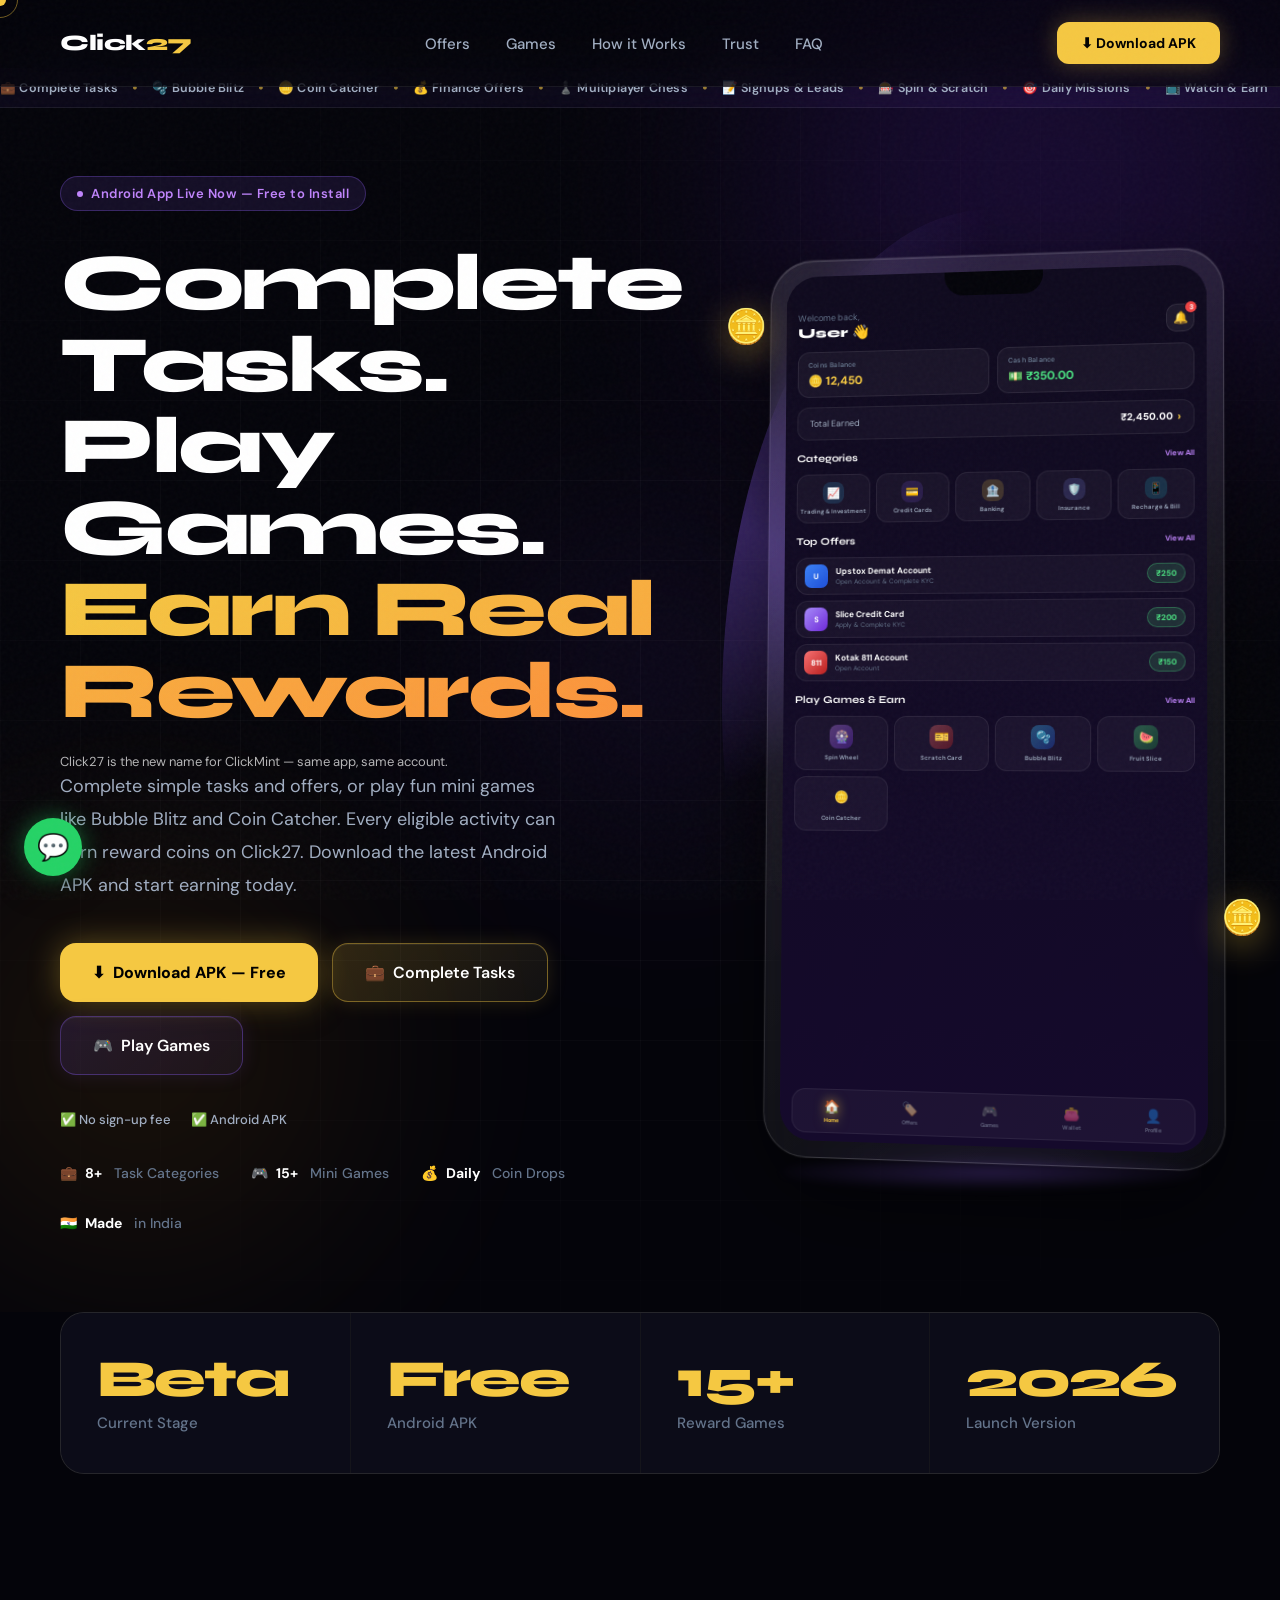
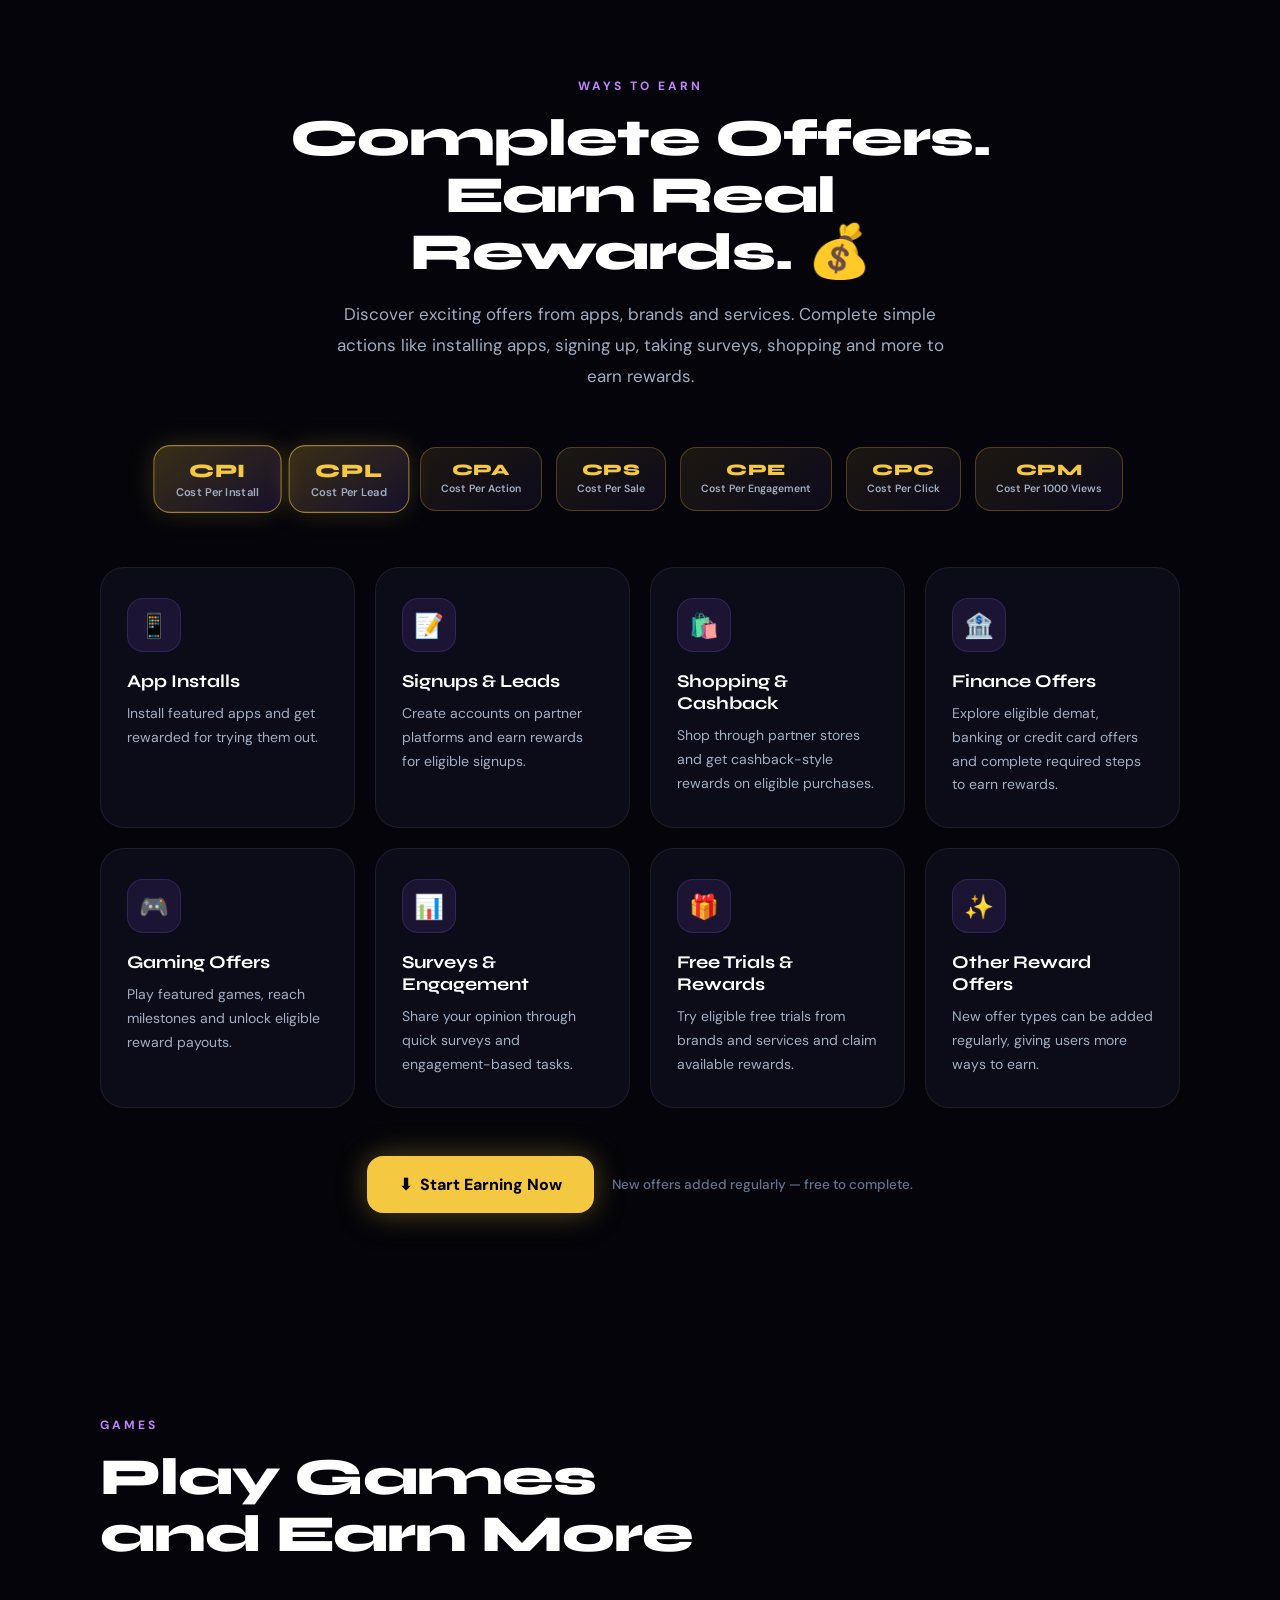
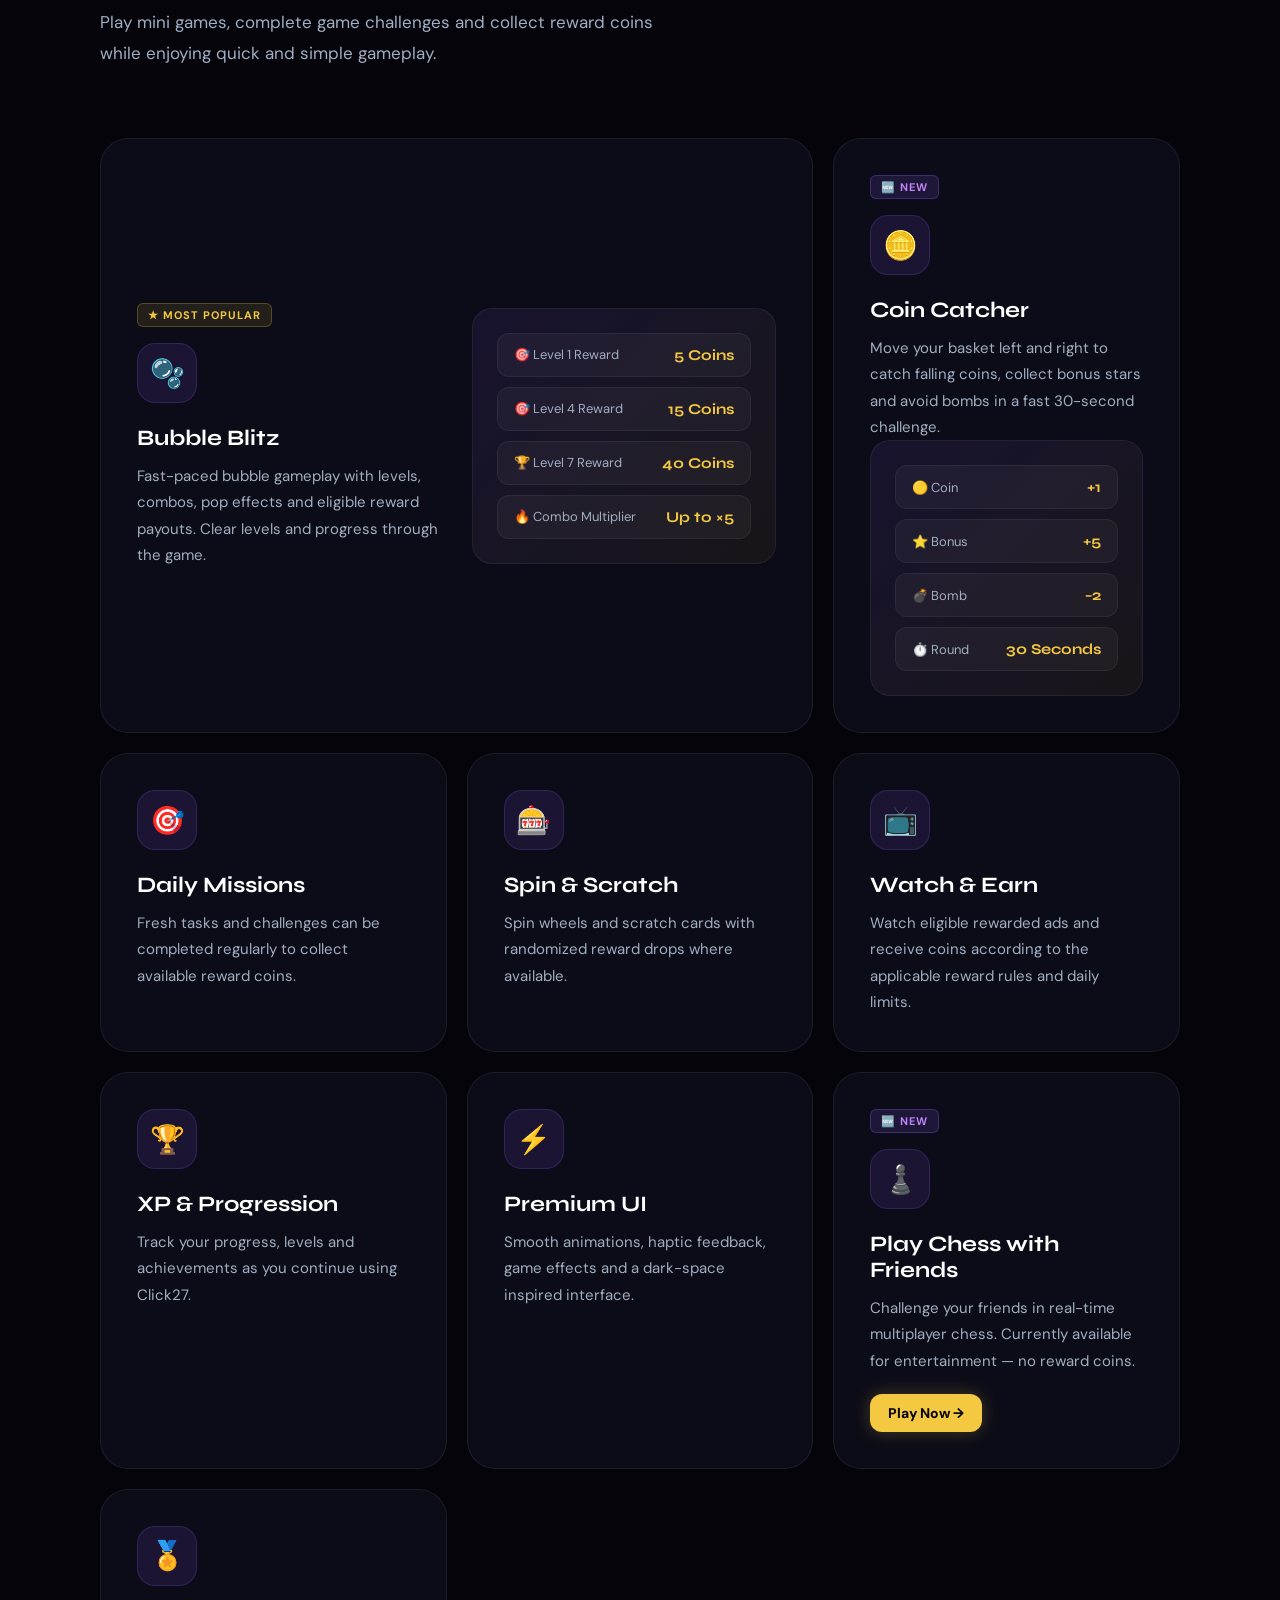
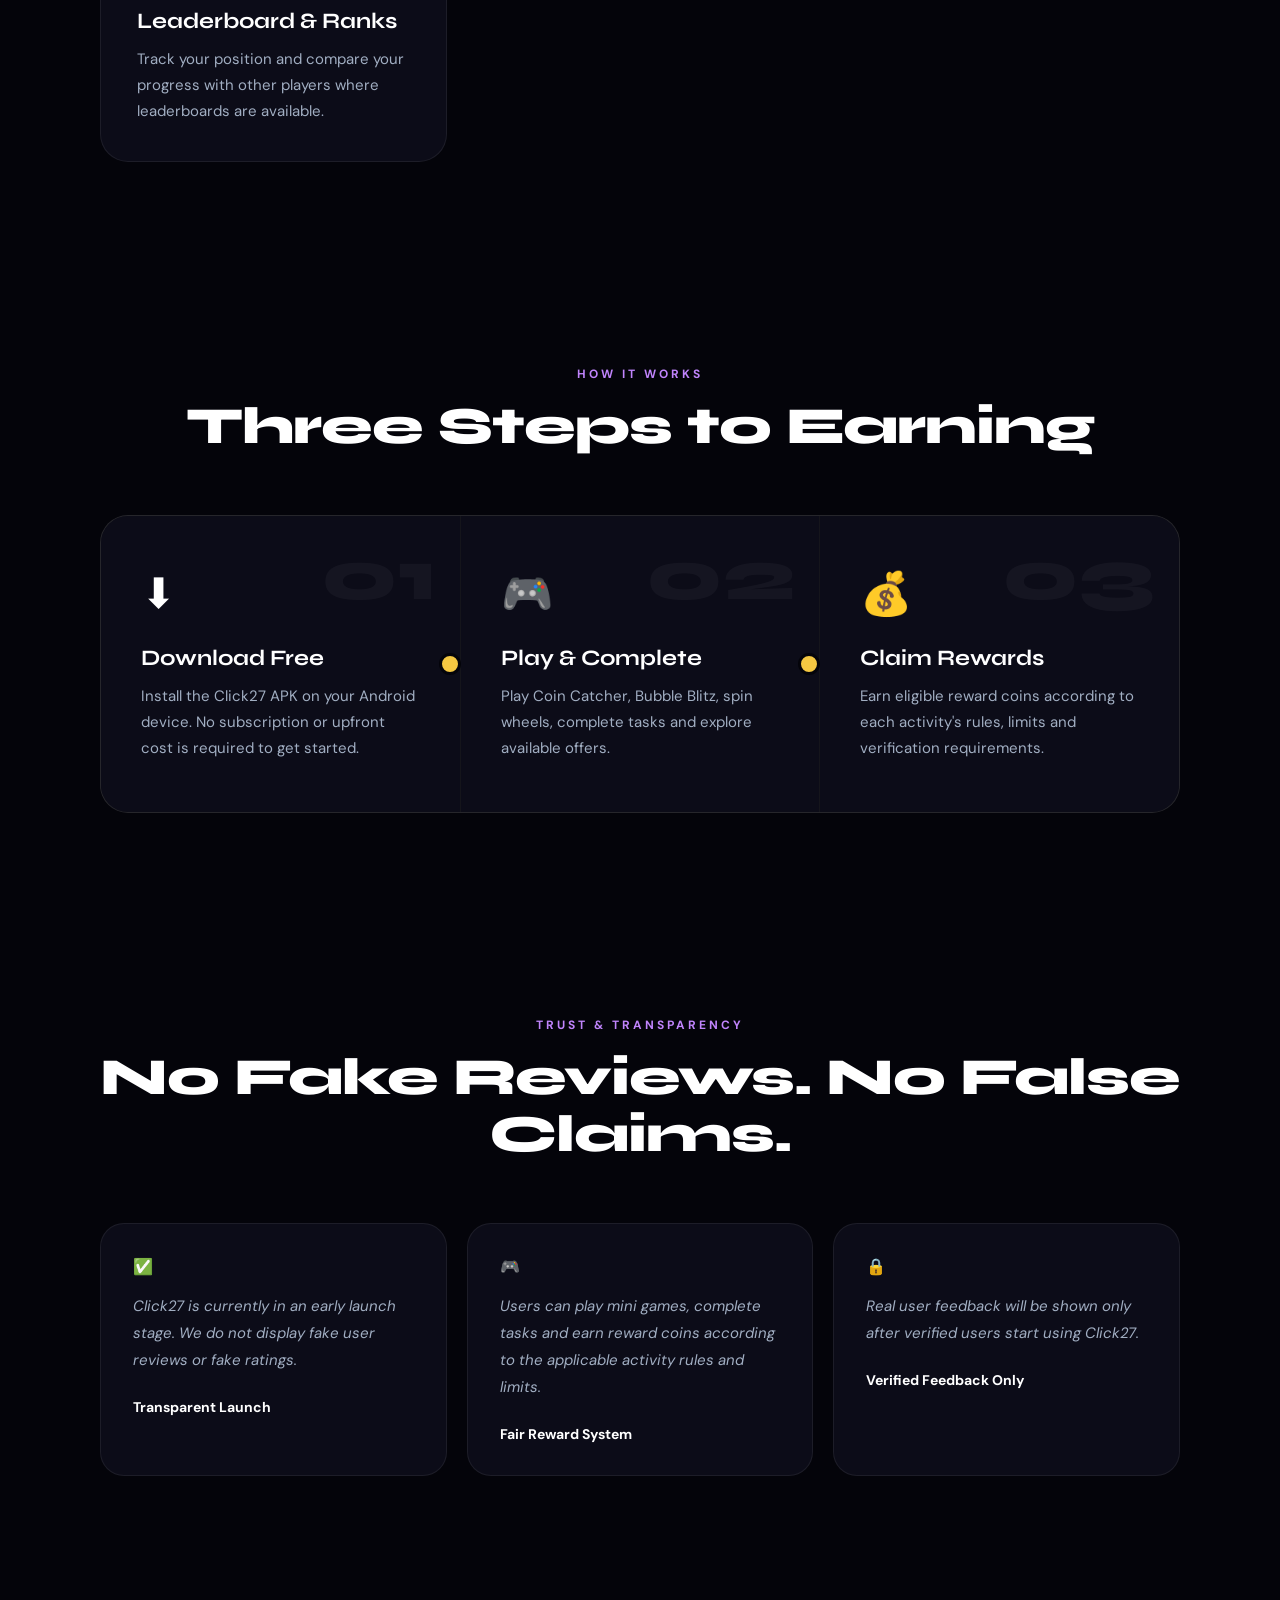
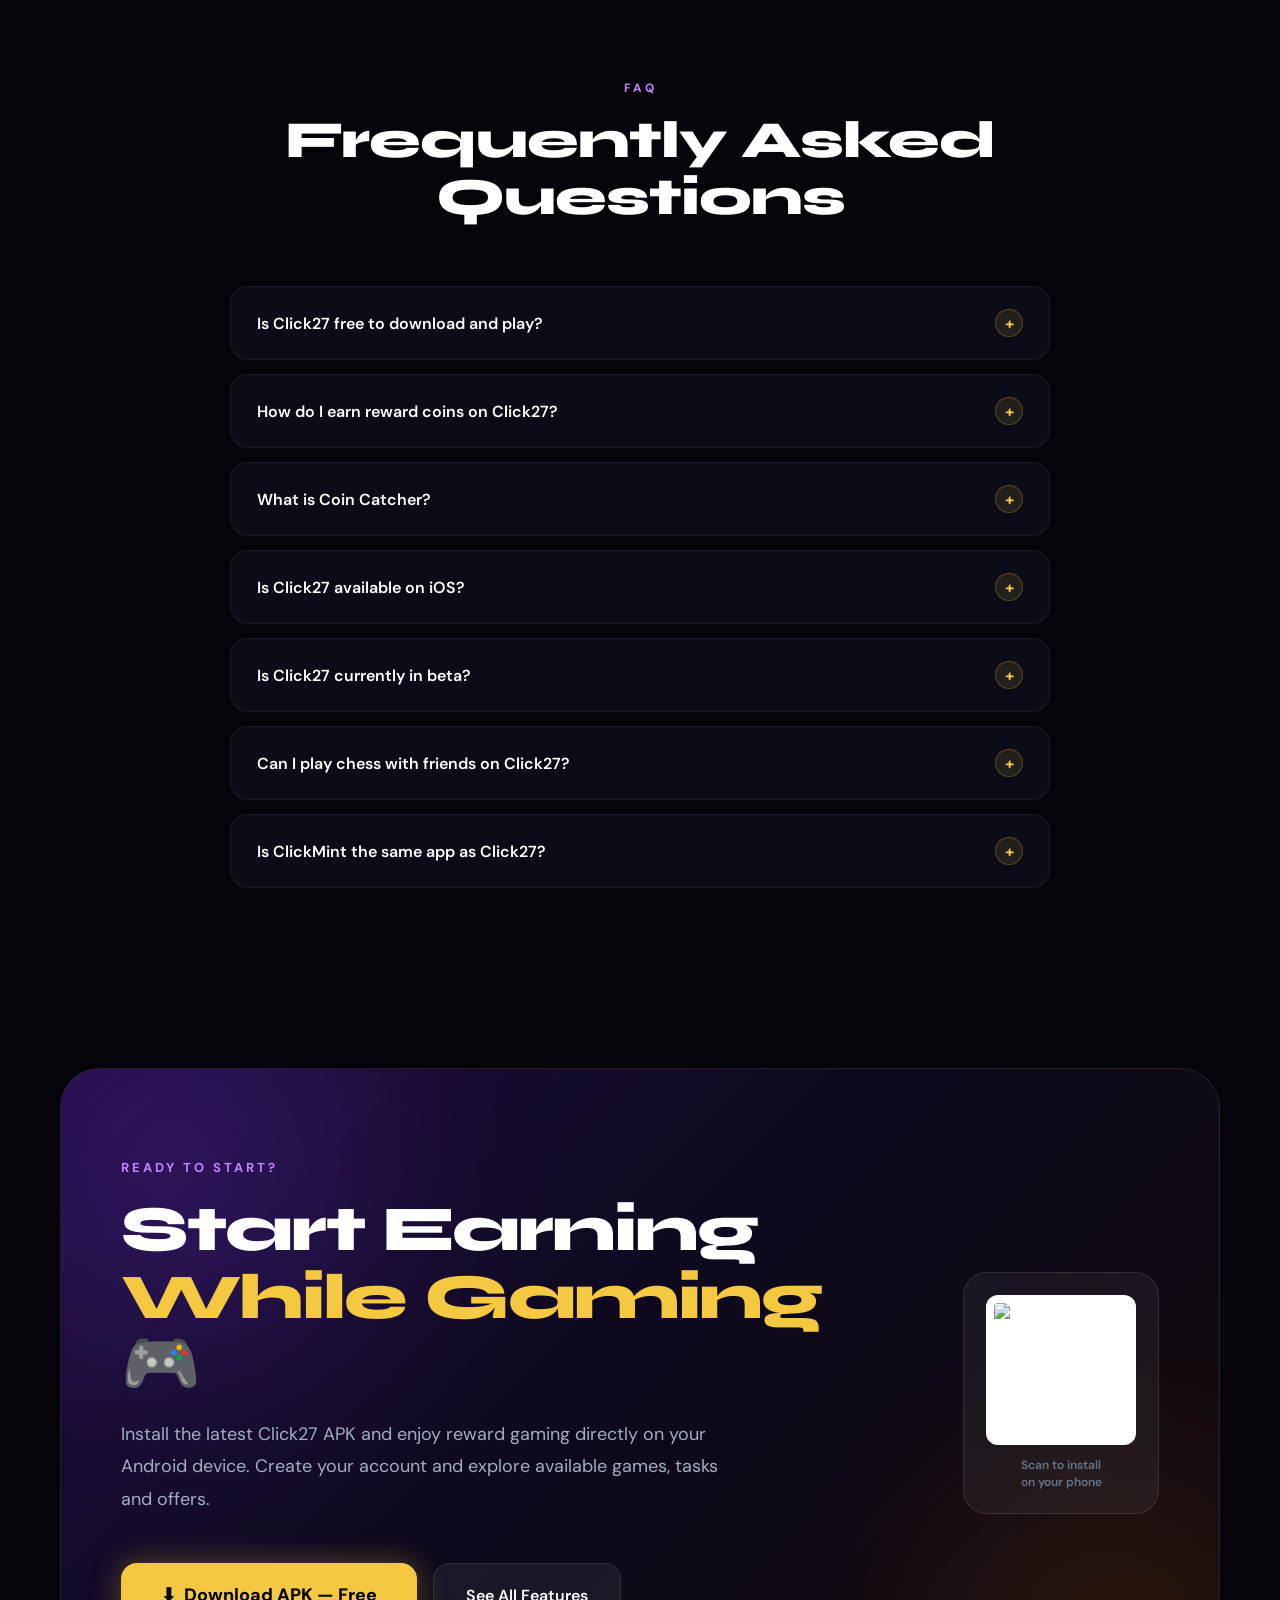
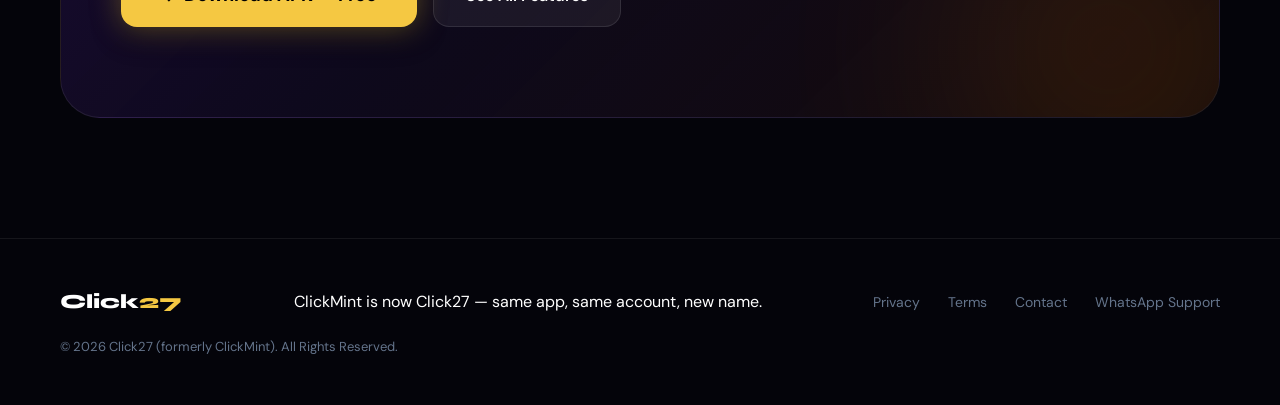
==== commit cb60a663: "Update index.html" ====
--- a/index.html
+++ b/index.html
@@ -280,7 +280,7 @@
       </ul>
 
       <div class="nav-actions">
-        <a href="/clickmint-web/login" class="nav-login"> 🔐 Login </a>
+        <!-- <a href="/clickmint-web/login" class="nav-login"> 🔐 Login </a> -->
 
         <a href="#" class="nav-cta openDownloadPopup"> ⬇ Download APK </a>
       </div>
@@ -1284,7 +1284,7 @@
         <p>Create your account first, then login inside the app.</p>
 
         <a
-          href="https://www.mediafire.com/file/umz2azbpvcnav40/Click27V1.0.9.apk/file"
+          href="https://www.mediafire.com/file/6xcpvp09wsq0p9w/Click27v1.1.0.apk/file"
           class="popup-download"
           target="_blank"
           rel="noopener"
